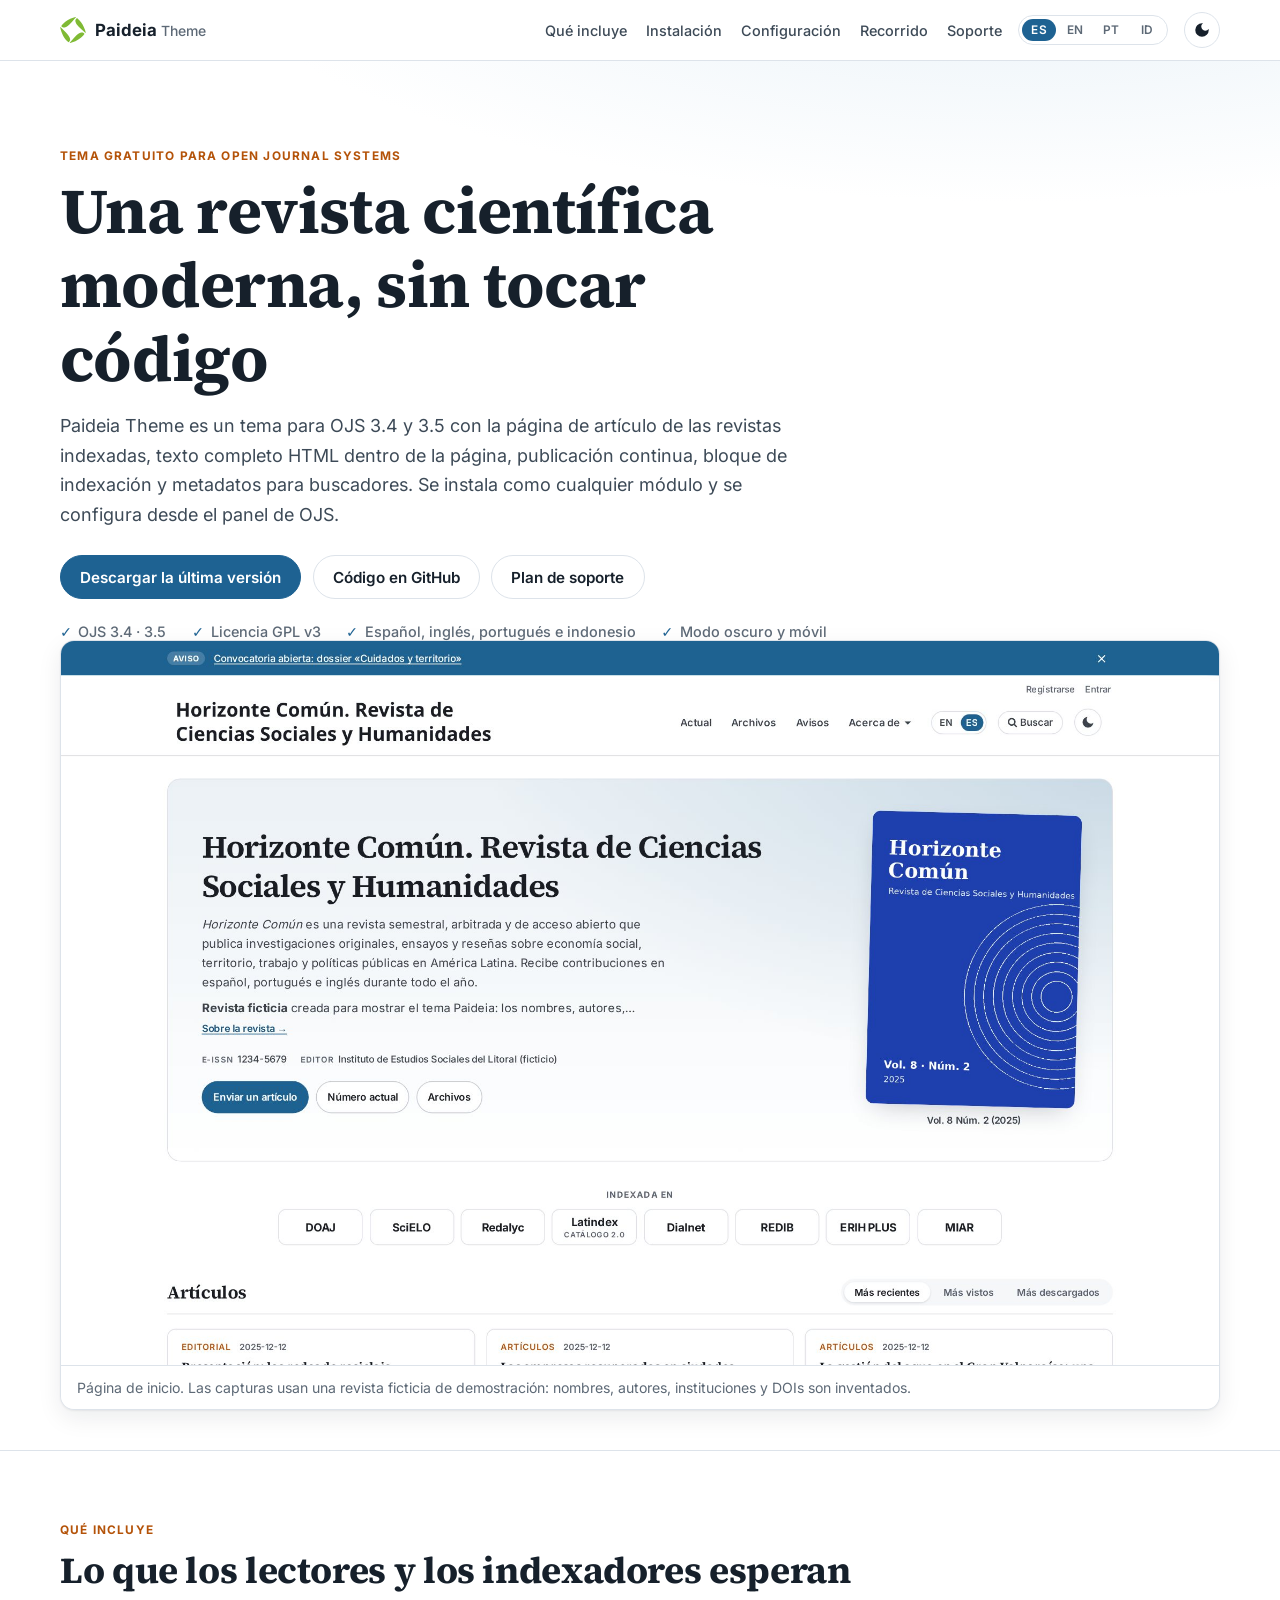
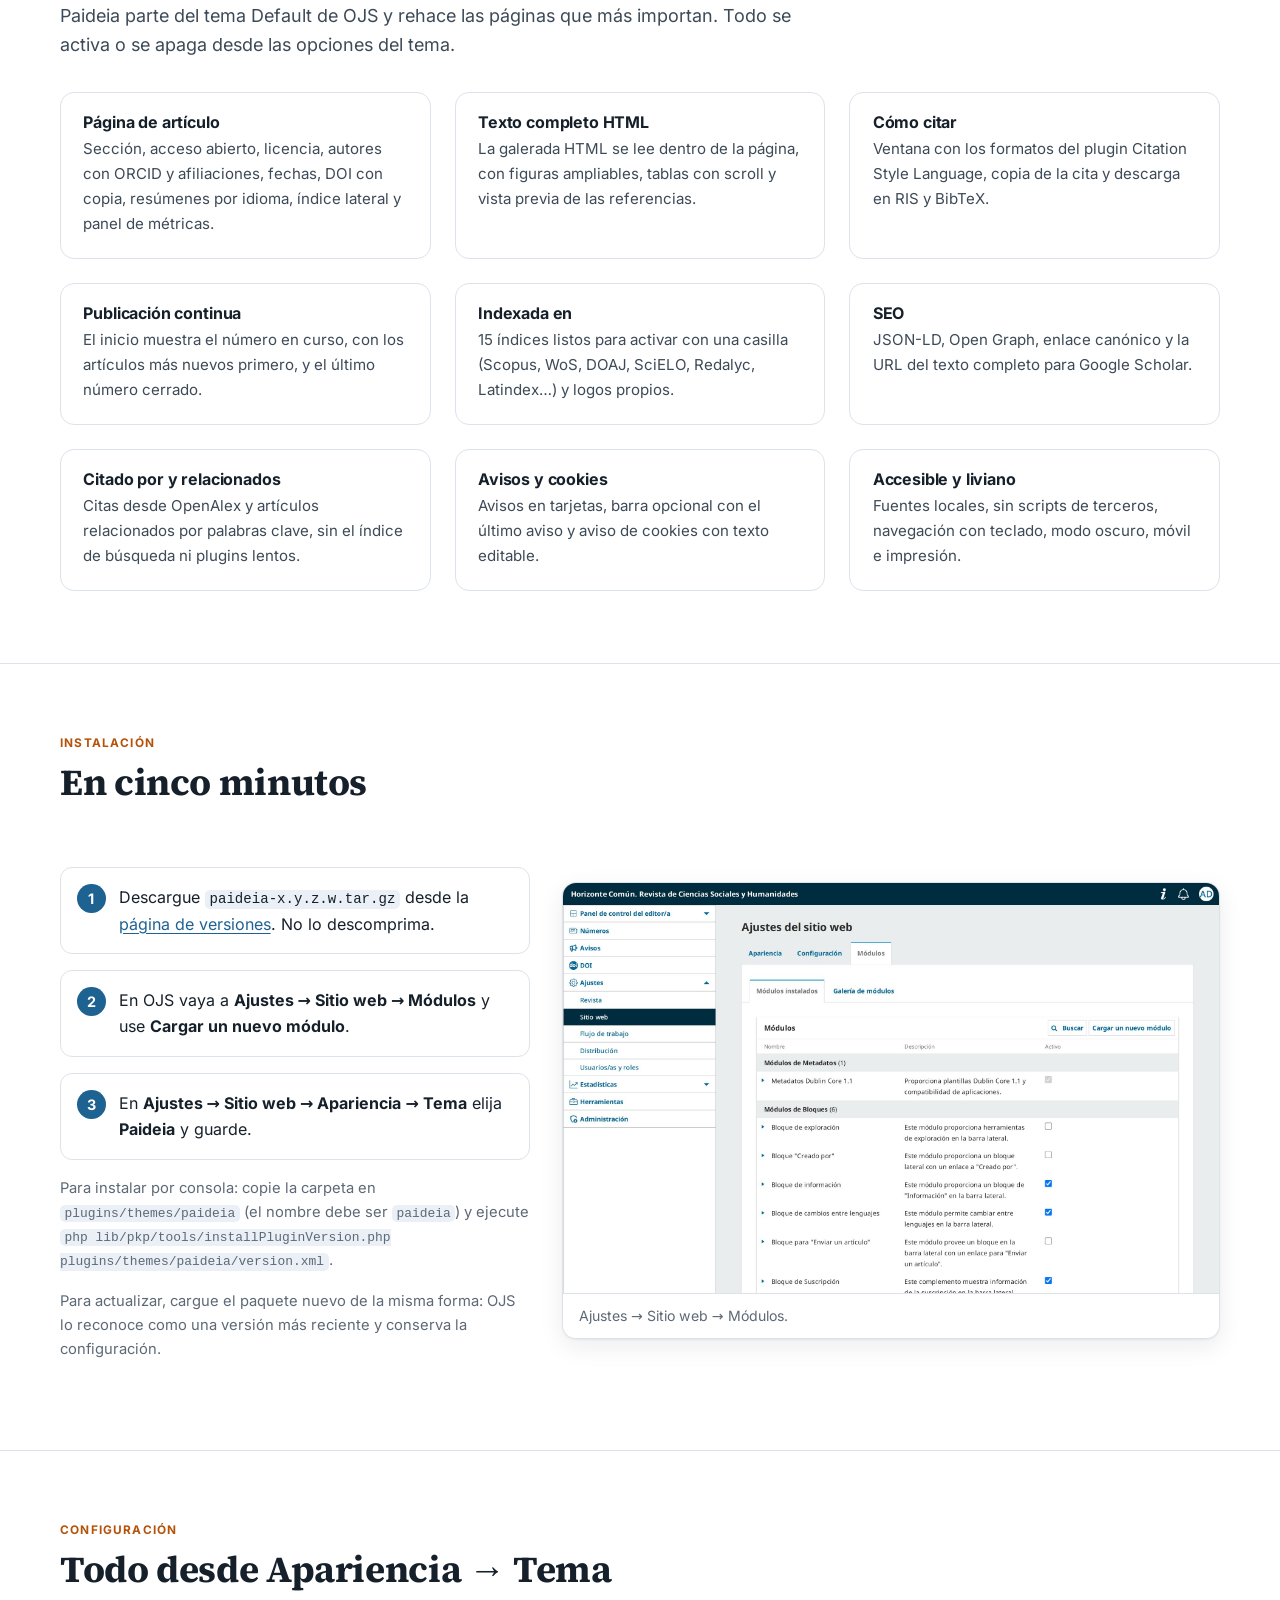
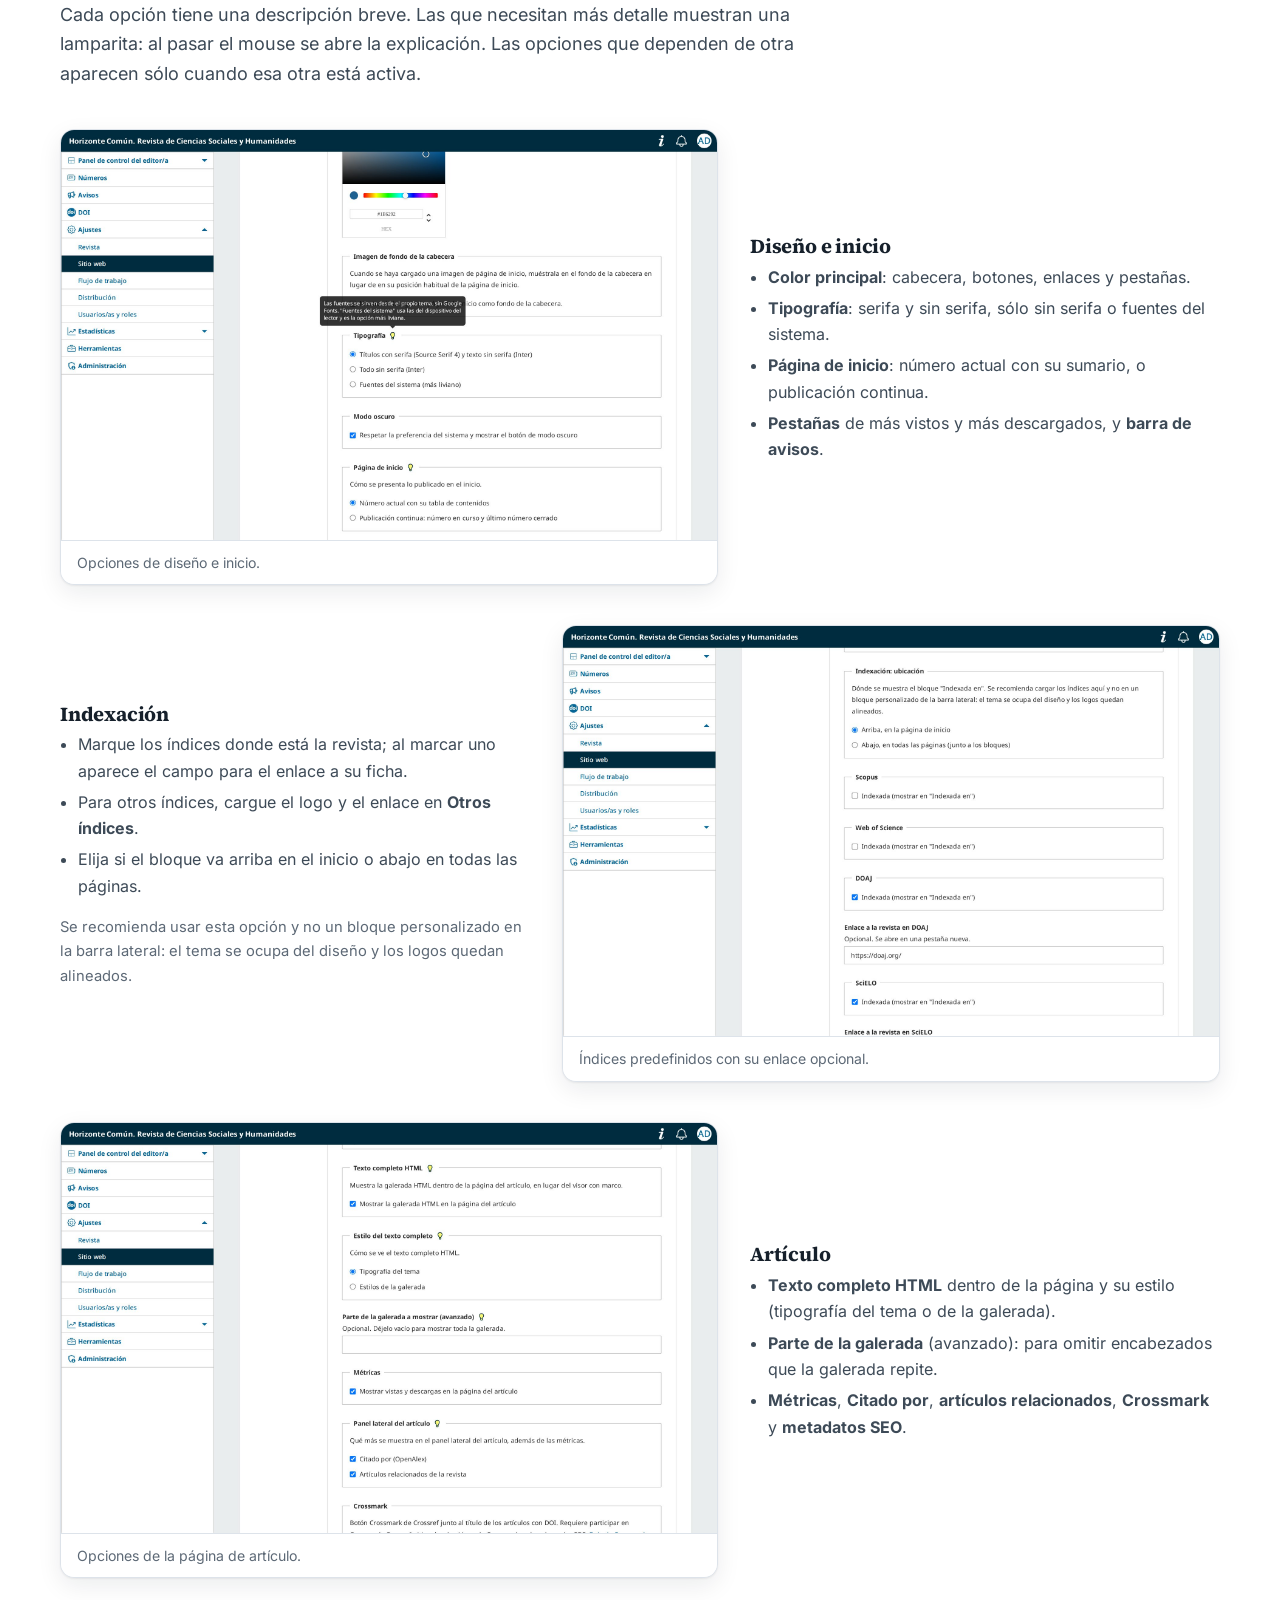
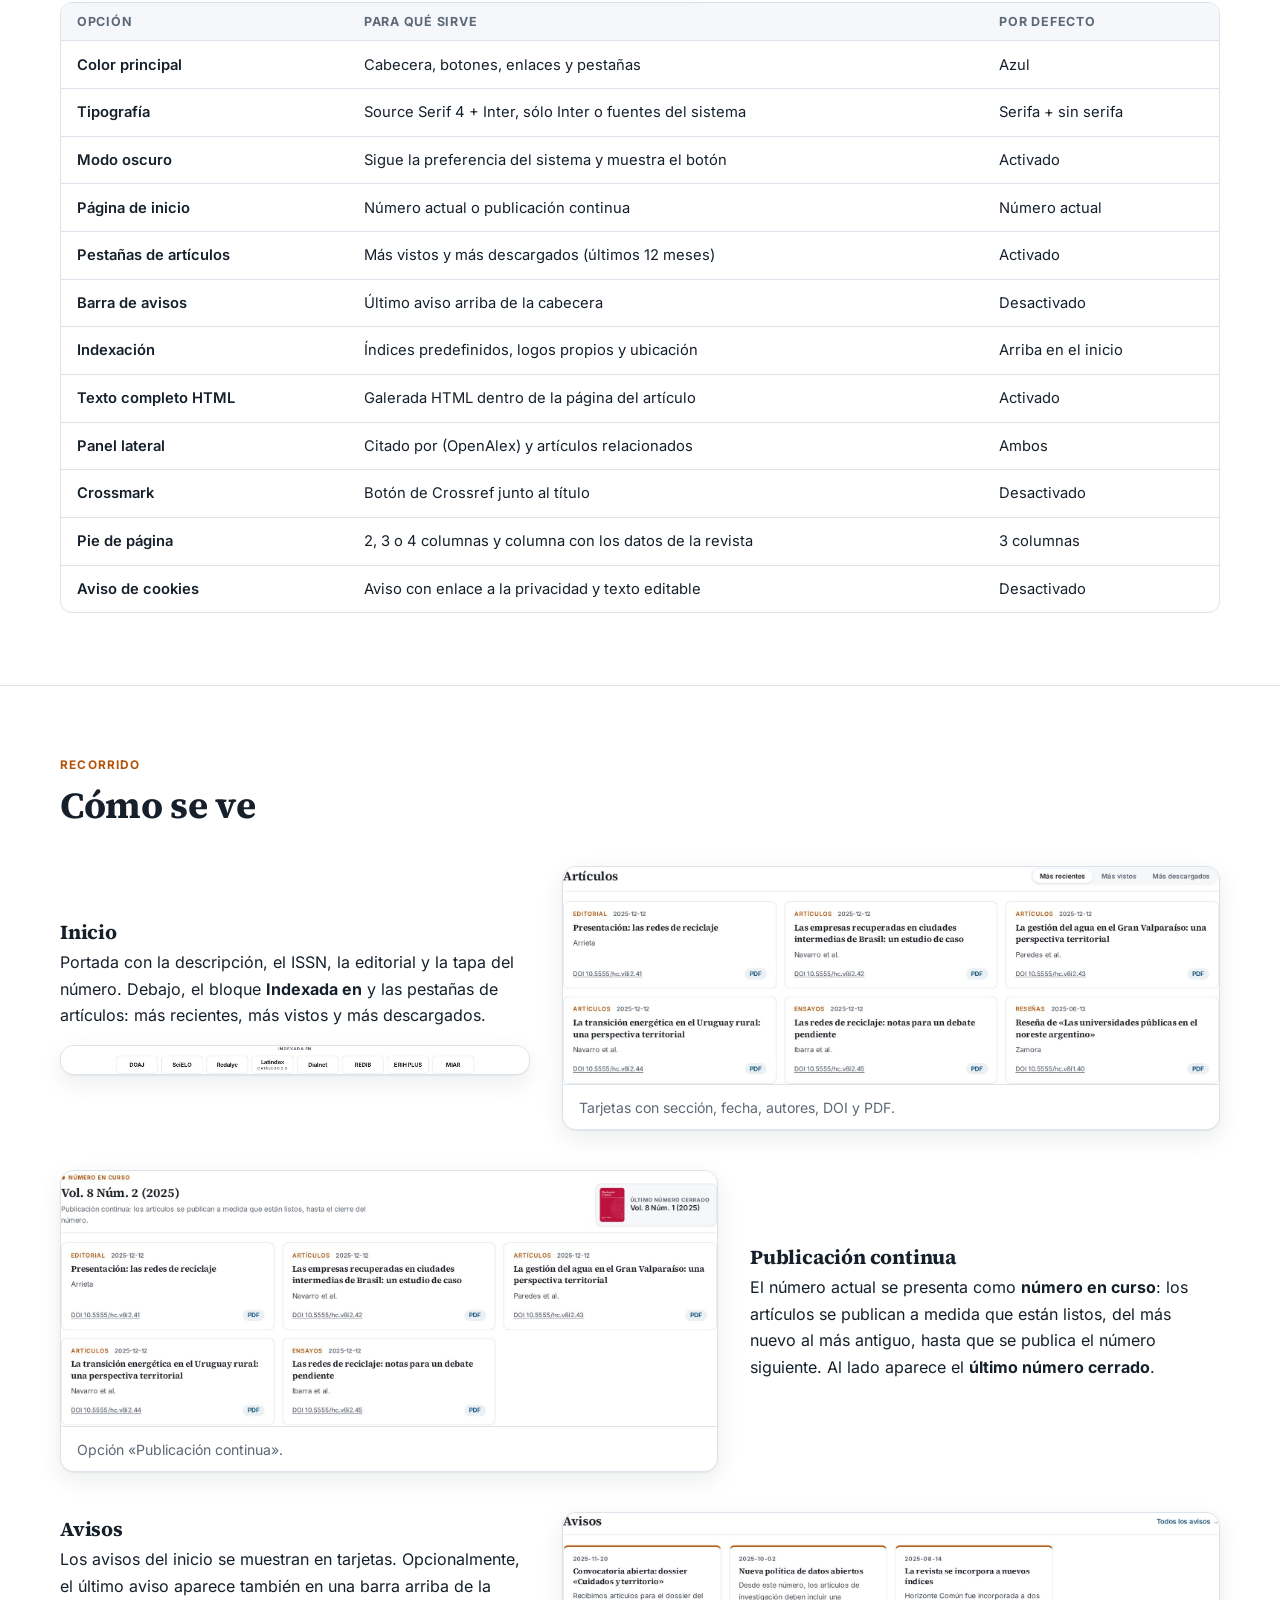
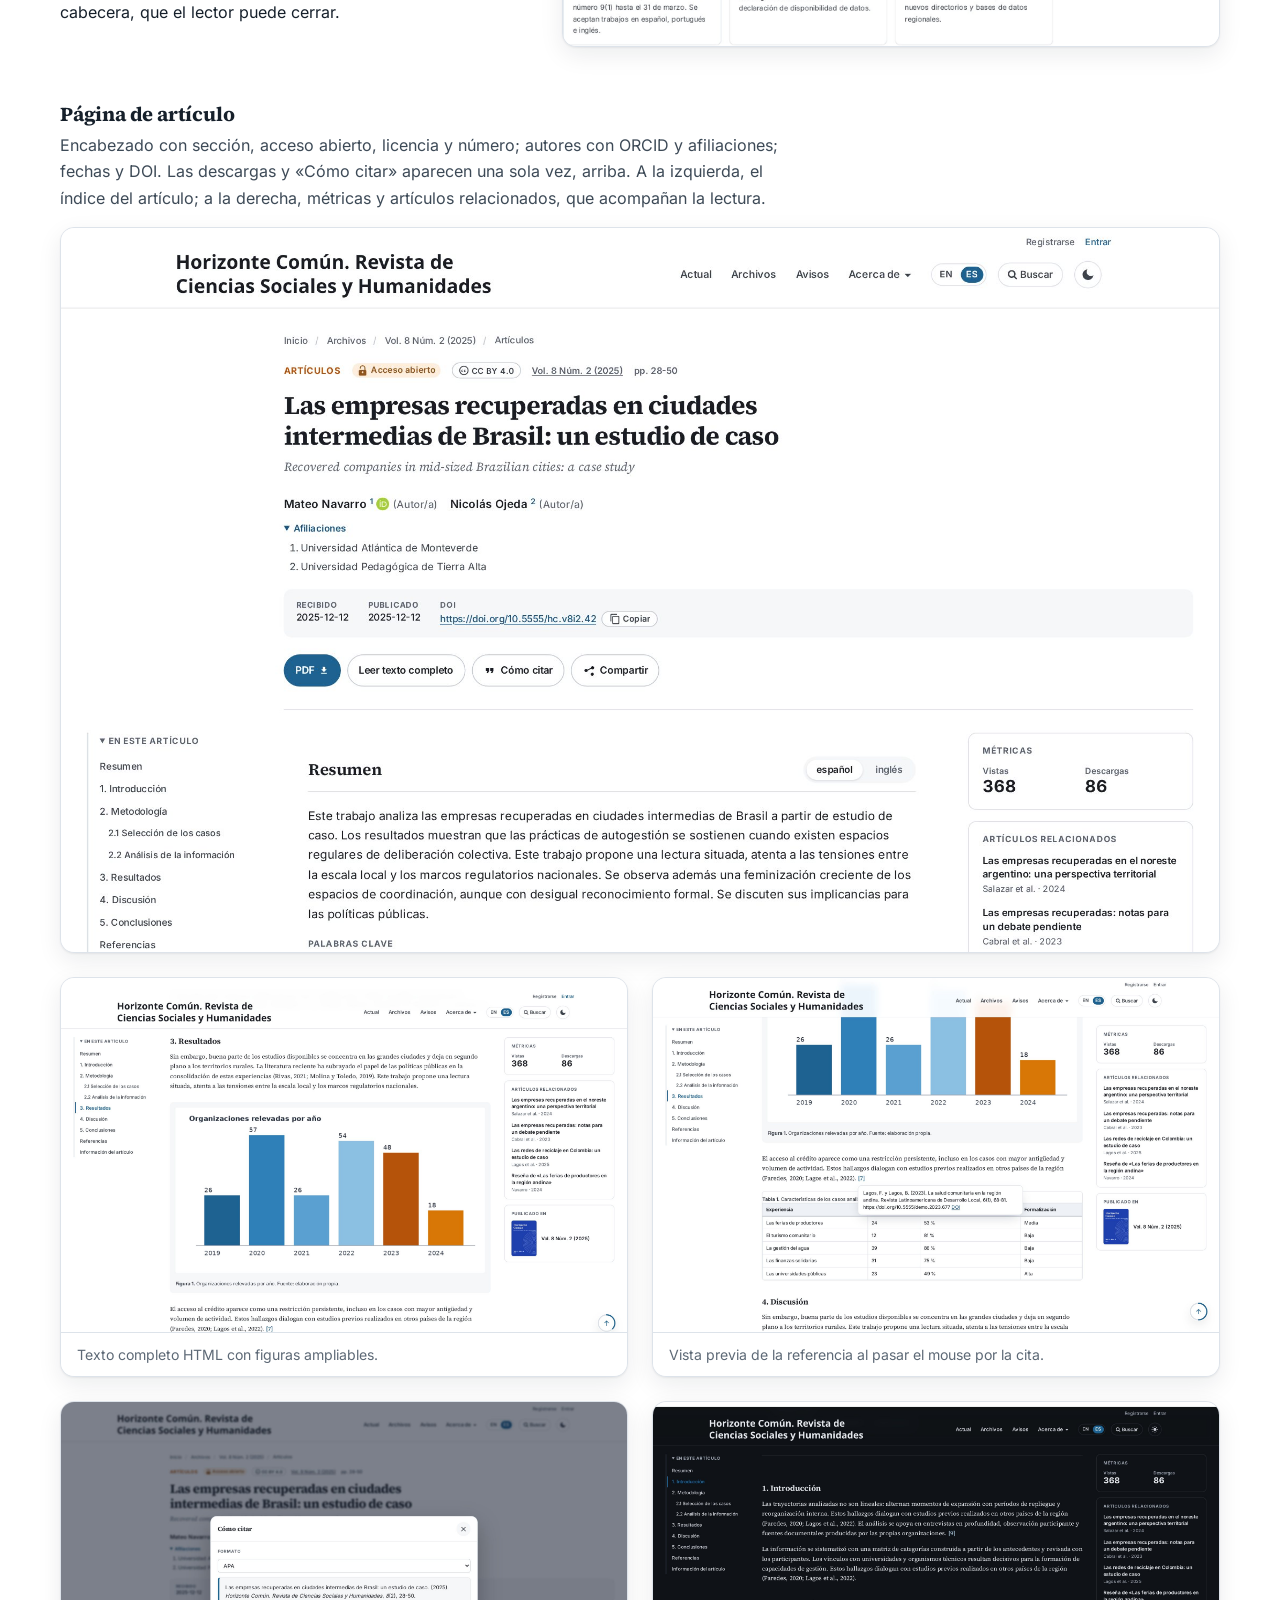
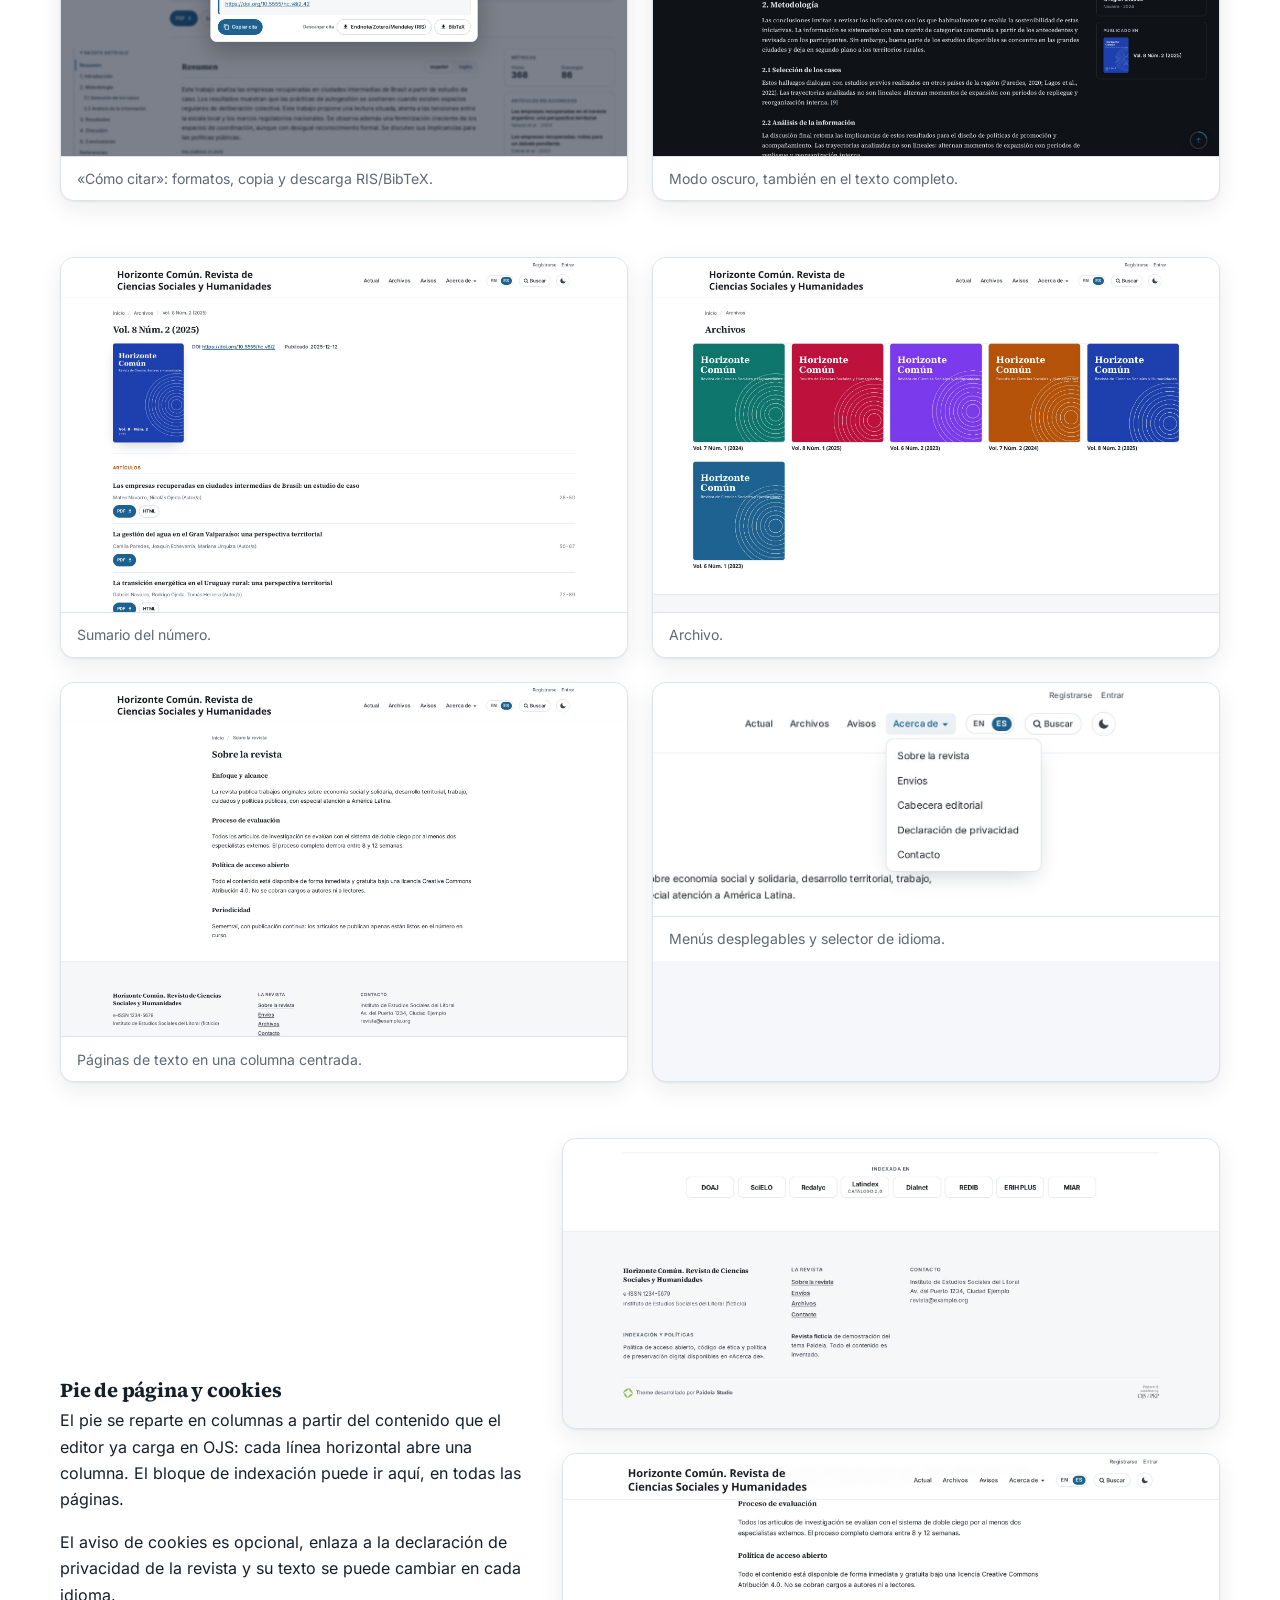
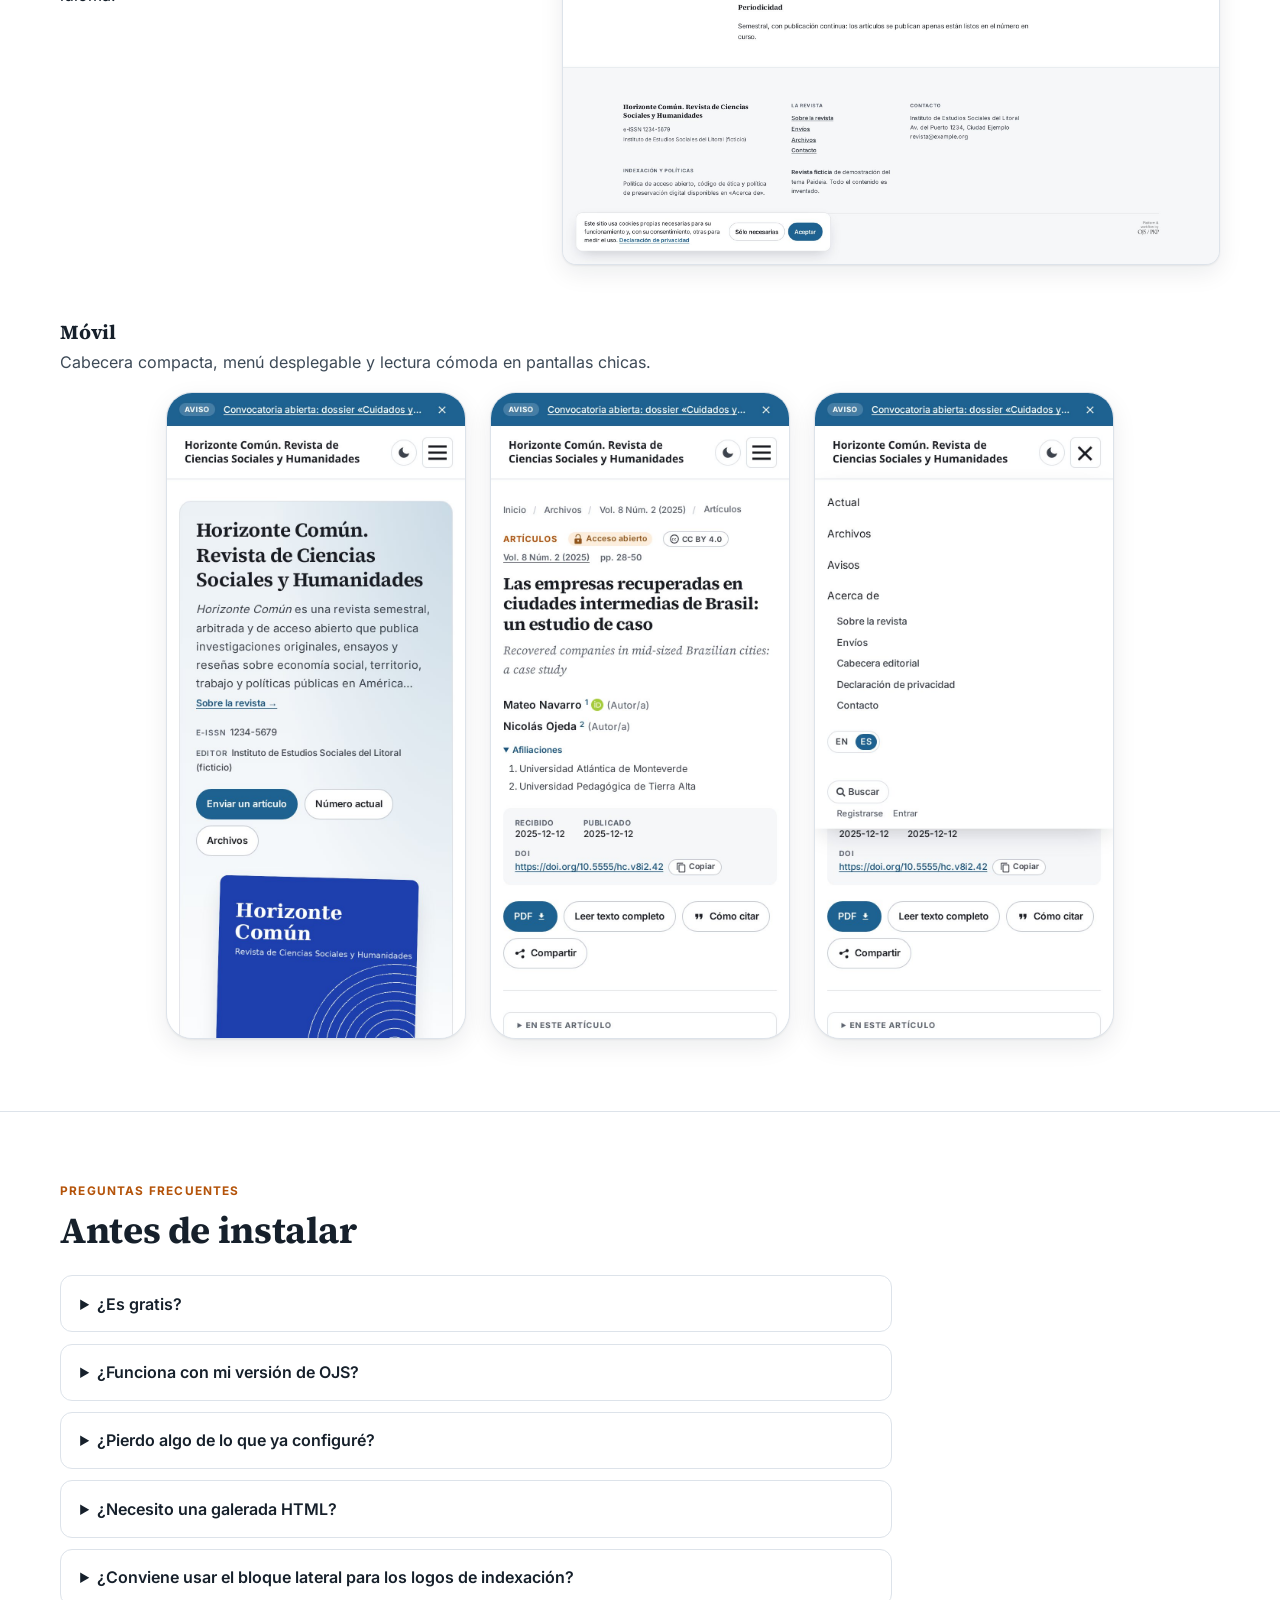
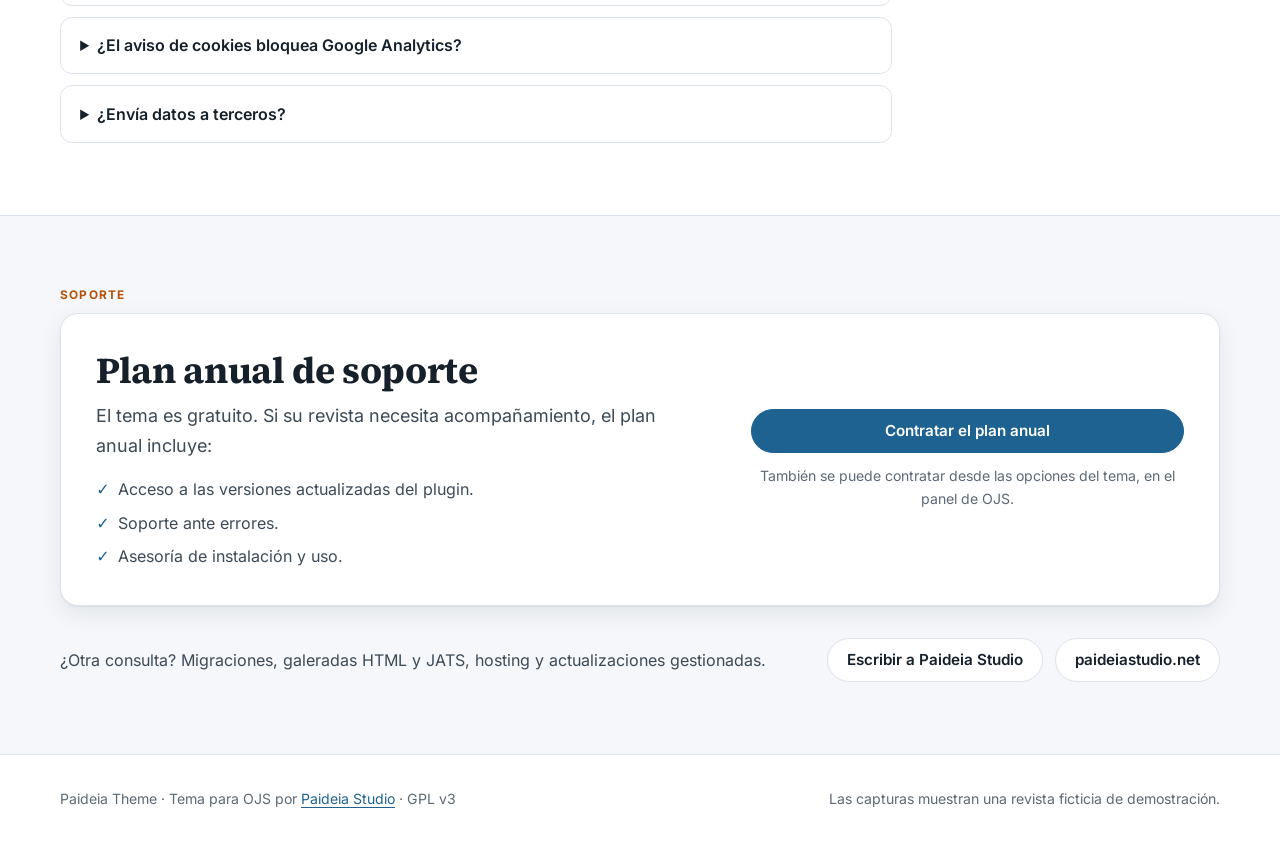
==== docs/index.html @ a8fdf117 "Paideia 1.0.1.0: soporte, enlace al repositorio y guía en 4 idiomas - Aviso del plan anual de soport" ====
<!doctype html>
<html lang="es">
<head>
<meta charset="utf-8">
<meta name="viewport" content="width=device-width, initial-scale=1">
<title>Paideia Theme · Tema para OJS</title>
<meta name="description" content="Paideia Theme es un tema gratuito para Open Journal Systems 3.4 y 3.5: página de artículo de revista indexada, texto completo HTML, publicación continua, indexación y SEO. Guía de instalación y configuración.">
<meta property="og:title" content="Paideia Theme · Tema para OJS">
<meta property="og:description" content="Tema gratuito para Open Journal Systems, por Paideia Studio. Guía con capturas.">
<meta property="og:image" content="img/home.jpg">
<link rel="canonical" href="https://paideiapublishingservices.github.io/paideiaTheme/">
<link rel="alternate" hreflang="es" href="https://paideiapublishingservices.github.io/paideiaTheme/">
<link rel="alternate" hreflang="en" href="https://paideiapublishingservices.github.io/paideiaTheme/en/">
<link rel="alternate" hreflang="pt-BR" href="https://paideiapublishingservices.github.io/paideiaTheme/pt/">
<link rel="alternate" hreflang="id" href="https://paideiapublishingservices.github.io/paideiaTheme/id/">
<link rel="alternate" hreflang="x-default" href="https://paideiapublishingservices.github.io/paideiaTheme/">
<link rel="stylesheet" href="assets/docs.css">
</head>
<body>

<header class="top">
	<div class="wrap">
		<a class="brand" href="./">
			<svg viewBox="0 0 98 100" aria-hidden="true"><path fill="#7FBA34" d="M58.7 0.2 60.0 0.2 60.2 0.9 44.6 18.9 34.3 29.7 28.6 34.5 22.5 38.5 16.5 40.6 11.6 40.6 7.3 38.9 4.1 35.9 3.6 35.0 3.8 34.3 8.2 28.8 13.2 23.8 19.4 18.7 27.9 12.9 38.5 7.1 49.2 2.8 58.7 0.2ZM63.4 4.5 64.5 4.3 66.4 5.7 74.3 13.2 79.9 20.1 85.2 28.1 90.5 38.1 95.3 50.1 97.4 57.7 97.9 61.0 97.2 61.6 94.9 59.3 77.1 43.4 70.1 36.4 64.3 29.6 61.6 25.5 58.8 19.4 58.0 15.8 58.0 13.7 58.6 11.1 59.9 8.3 63.4 4.5ZM0.2 38.5 0.7 38.4 21.9 59.3 29.3 67.8 32.7 72.6 36.5 79.7 37.9 85.6 37.7 88.4 37.2 90.5 35.0 94.2 31.9 97.0 30.5 96.6 24.0 90.5 19.6 85.3 15.5 79.4 11.4 72.6 7.9 65.5 4.4 57.0 1.2 46.6 -0.1 39.2 0.2 38.5ZM80.5 59.3 84.2 59.2 87.0 59.9 89.8 61.4 92.8 64.3 92.9 65.7 88.5 71.2 83.5 76.2 79.2 79.9 69.5 86.6 58.2 92.9 46.6 97.5 38.3 99.7 36.9 99.9 36.4 99.3 52.4 80.9 62.4 70.3 68.1 65.5 74.7 61.3 80.5 59.3Z"/></svg>
			<span>Paideia <small>Theme</small></span>
		</a>
		<nav aria-label="Secciones">
			<a href="#incluye">Qué incluye</a>
			<a href="#instalacion">Instalación</a>
			<a href="#configuracion">Configuración</a>
			<a href="#recorrido">Recorrido</a>
			<a href="#soporte">Soporte</a>
		</nav>
		<div class="lang" role="group" aria-label="Idioma">
			<a href="" hreflang="es" lang="es" title="Español" aria-current="page">ES</a>
			<a href="en/" hreflang="en" lang="en" title="English">EN</a>
			<a href="pt/" hreflang="pt-BR" lang="pt-BR" title="Português">PT</a>
			<a href="id/" hreflang="id" lang="id" title="Bahasa Indonesia">ID</a>
		</div>
		<button class="theme-btn" type="button" id="themeBtn" aria-label="Cambiar entre modo claro y oscuro">
			<svg width="18" height="18" viewBox="0 0 24 24" aria-hidden="true"><path fill="currentColor" d="M12 3a9 9 0 1 0 9 9c0-.46-.04-.92-.1-1.36a5.39 5.39 0 0 1-4.4 2.26 5.4 5.4 0 0 1-3.14-9.8c-.44-.06-.9-.1-1.36-.1z"/></svg>
		</button>
	</div>
</header>

<main>
<div class="hero">
	<div class="wrap">
		<p class="eyebrow">Tema gratuito para Open Journal Systems</p>
		<h1>Una revista científica moderna, sin tocar código</h1>
		<p class="lead">Paideia Theme es un tema para OJS 3.4 y 3.5 con la página de artículo de las revistas indexadas, texto completo HTML dentro de la página, publicación continua, bloque de indexación y metadatos para buscadores. Se instala como cualquier módulo y se configura desde el panel de OJS.</p>
		<div class="cta">
			<a class="btn btn--primary" href="https://github.com/PaideiaPublishingServices/paideiaTheme/releases/latest">Descargar la última versión</a>
			<a class="btn" href="https://github.com/PaideiaPublishingServices/paideiaTheme">Código en GitHub</a>
			<a class="btn" href="#soporte">Plan de soporte</a>
		</div>
		<ul class="facts">
			<li>OJS 3.4 · 3.5</li>
			<li>Licencia GPL v3</li>
			<li>Español, inglés, portugués e indonesio</li>
			<li>Modo oscuro y móvil</li>
		</ul>
		<figure class="shot hero-shot">
			<img src="img/home.jpg" alt="Página de inicio de una revista con el tema Paideia: portada con descripción, tapa del número y botones" width="2160" height="1350">
			<figcaption>Página de inicio. Las capturas usan una revista ficticia de demostración: nombres, autores, instituciones y DOIs son inventados.</figcaption>
		</figure>
	</div>
</div>

<section id="incluye">
	<div class="wrap">
		<p class="eyebrow">Qué incluye</p>
		<h2>Lo que los lectores y los indexadores esperan</h2>
		<p class="lead">Paideia parte del tema Default de OJS y rehace las páginas que más importan. Todo se activa o se apaga desde las opciones del tema.</p>
		<div class="grid grid-3" style="margin-top:2rem">
			<div class="card"><h3>Página de artículo</h3><p>Sección, acceso abierto, licencia, autores con ORCID y afiliaciones, fechas, DOI con copia, resúmenes por idioma, índice lateral y panel de métricas.</p></div>
			<div class="card"><h3>Texto completo HTML</h3><p>La galerada HTML se lee dentro de la página, con figuras ampliables, tablas con scroll y vista previa de las referencias.</p></div>
			<div class="card"><h3>Cómo citar</h3><p>Ventana con los formatos del plugin Citation Style Language, copia de la cita y descarga en RIS y BibTeX.</p></div>
			<div class="card"><h3>Publicación continua</h3><p>El inicio muestra el número en curso, con los artículos más nuevos primero, y el último número cerrado.</p></div>
			<div class="card"><h3>Indexada en</h3><p>15 índices listos para activar con una casilla (Scopus, WoS, DOAJ, SciELO, Redalyc, Latindex…) y logos propios.</p></div>
			<div class="card"><h3>SEO</h3><p>JSON-LD, Open Graph, enlace canónico y la URL del texto completo para Google Scholar.</p></div>
			<div class="card"><h3>Citado por y relacionados</h3><p>Citas desde OpenAlex y artículos relacionados por palabras clave, sin el índice de búsqueda ni plugins lentos.</p></div>
			<div class="card"><h3>Avisos y cookies</h3><p>Avisos en tarjetas, barra opcional con el último aviso y aviso de cookies con texto editable.</p></div>
			<div class="card"><h3>Accesible y liviano</h3><p>Fuentes locales, sin scripts de terceros, navegación con teclado, modo oscuro, móvil e impresión.</p></div>
		</div>
	</div>
</section>

<section id="instalacion">
	<div class="wrap">
		<p class="eyebrow">Instalación</p>
		<h2>En cinco minutos</h2>
		<div class="row">
			<div>
				<ol class="steps">
					<li>Descargue <code>paideia-x.y.z.w.tar.gz</code> desde la <a href="https://github.com/PaideiaPublishingServices/paideiaTheme/releases/latest">página de versiones</a>. No lo descomprima.</li>
					<li>En OJS vaya a <strong>Ajustes → Sitio web → Módulos</strong> y use <strong>Cargar un nuevo módulo</strong>.</li>
					<li>En <strong>Ajustes → Sitio web → Apariencia → Tema</strong> elija <strong>Paideia</strong> y guarde.</li>
				</ol>
				<p style="margin-top:1rem;color:var(--muted);font-size:.92rem">Para instalar por consola: copie la carpeta en <code>plugins/themes/paideia</code> (el nombre debe ser <code>paideia</code>) y ejecute <code>php lib/pkp/tools/installPluginVersion.php plugins/themes/paideia/version.xml</code>.</p>
				<p style="color:var(--muted);font-size:.92rem">Para actualizar, cargue el paquete nuevo de la misma forma: OJS lo reconoce como una versión más reciente y conserva la configuración.</p>
			</div>
			<figure class="shot"><img src="img/back-plugins.jpg" alt="Pestaña Módulos de los ajustes del sitio web de OJS" loading="lazy" width="2160" height="1350"><figcaption>Ajustes → Sitio web → Módulos.</figcaption></figure>
		</div>
	</div>
</section>

<section id="configuracion">
	<div class="wrap">
		<p class="eyebrow">Configuración</p>
		<h2>Todo desde Apariencia → Tema</h2>
		<p class="lead">Cada opción tiene una descripción breve. Las que necesitan más detalle muestran una lamparita: al pasar el mouse se abre la explicación. Las opciones que dependen de otra aparecen sólo cuando esa otra está activa.</p>

		<div class="row row--flip">
			<div>
				<h3>Diseño e inicio</h3>
				<ul class="clean">
					<li><strong>Color principal</strong>: cabecera, botones, enlaces y pestañas.</li>
					<li><strong>Tipografía</strong>: serifa y sin serifa, sólo sin serifa o fuentes del sistema.</li>
					<li><strong>Página de inicio</strong>: número actual con su sumario, o publicación continua.</li>
					<li><strong>Pestañas</strong> de más vistos y más descargados, y <strong>barra de avisos</strong>.</li>
				</ul>
			</div>
			<figure class="shot"><img src="img/back-home.jpg" alt="Opciones de tipografía, modo oscuro y página de inicio en el formulario del tema" loading="lazy" width="2160" height="1350"><figcaption>Opciones de diseño e inicio.</figcaption></figure>
		</div>

		<div class="row">
			<div>
				<h3>Indexación</h3>
				<ul class="clean">
					<li>Marque los índices donde está la revista; al marcar uno aparece el campo para el enlace a su ficha.</li>
					<li>Para otros índices, cargue el logo y el enlace en <strong>Otros índices</strong>.</li>
					<li>Elija si el bloque va arriba en el inicio o abajo en todas las páginas.</li>
				</ul>
				<p style="color:var(--muted);font-size:.92rem">Se recomienda usar esta opción y no un bloque personalizado en la barra lateral: el tema se ocupa del diseño y los logos quedan alineados.</p>
			</div>
			<figure class="shot"><img src="img/back-indexing.jpg" alt="Opciones de indexación: ubicación y lista de índices con casillas y enlaces" loading="lazy" width="2160" height="1350"><figcaption>Índices predefinidos con su enlace opcional.</figcaption></figure>
		</div>

		<div class="row row--flip">
			<div>
				<h3>Artículo</h3>
				<ul class="clean">
					<li><strong>Texto completo HTML</strong> dentro de la página y su estilo (tipografía del tema o de la galerada).</li>
					<li><strong>Parte de la galerada</strong> (avanzado): para omitir encabezados que la galerada repite.</li>
					<li><strong>Métricas</strong>, <strong>Citado por</strong>, <strong>artículos relacionados</strong>, <strong>Crossmark</strong> y <strong>metadatos SEO</strong>.</li>
				</ul>
			</div>
			<figure class="shot"><img src="img/back-article.jpg" alt="Opciones del artículo en el formulario del tema" loading="lazy" width="2160" height="1350"><figcaption>Opciones de la página de artículo.</figcaption></figure>
		</div>

		<div class="table-wrap">
			<table>
				<thead><tr><th>Opción</th><th>Para qué sirve</th><th>Por defecto</th></tr></thead>
				<tbody>
					<tr><td>Color principal</td><td>Cabecera, botones, enlaces y pestañas</td><td>Azul</td></tr>
					<tr><td>Tipografía</td><td>Source Serif 4 + Inter, sólo Inter o fuentes del sistema</td><td>Serifa + sin serifa</td></tr>
					<tr><td>Modo oscuro</td><td>Sigue la preferencia del sistema y muestra el botón</td><td>Activado</td></tr>
					<tr><td>Página de inicio</td><td>Número actual o publicación continua</td><td>Número actual</td></tr>
					<tr><td>Pestañas de artículos</td><td>Más vistos y más descargados (últimos 12 meses)</td><td>Activado</td></tr>
					<tr><td>Barra de avisos</td><td>Último aviso arriba de la cabecera</td><td>Desactivado</td></tr>
					<tr><td>Indexación</td><td>Índices predefinidos, logos propios y ubicación</td><td>Arriba en el inicio</td></tr>
					<tr><td>Texto completo HTML</td><td>Galerada HTML dentro de la página del artículo</td><td>Activado</td></tr>
					<tr><td>Panel lateral</td><td>Citado por (OpenAlex) y artículos relacionados</td><td>Ambos</td></tr>
					<tr><td>Crossmark</td><td>Botón de Crossref junto al título</td><td>Desactivado</td></tr>
					<tr><td>Pie de página</td><td>2, 3 o 4 columnas y columna con los datos de la revista</td><td>3 columnas</td></tr>
					<tr><td>Aviso de cookies</td><td>Aviso con enlace a la privacidad y texto editable</td><td>Desactivado</td></tr>
				</tbody>
			</table>
		</div>
	</div>
</section>

<section id="recorrido">
	<div class="wrap">
		<p class="eyebrow">Recorrido</p>
		<h2>Cómo se ve</h2>
		<p style="color:var(--muted);font-size:.92rem"></p>

		<div class="row">
			<div>
				<h3>Inicio</h3>
				<p>Portada con la descripción, el ISSN, la editorial y la tapa del número. Debajo, el bloque <strong>Indexada en</strong> y las pestañas de artículos: más recientes, más vistos y más descargados.</p>
				<figure class="shot" style="margin-top:1rem"><img src="img/home-indexing.jpg" alt="Bloque Indexada en con fichas de índices" loading="lazy" width="1764" height="107"></figure>
			</div>
			<figure class="shot"><img src="img/home-tabs.jpg" alt="Pestañas de artículos con tarjetas" loading="lazy" width="1764" height="585"><figcaption>Tarjetas con sección, fecha, autores, DOI y PDF.</figcaption></figure>
		</div>

		<div class="row row--flip">
			<div>
				<h3>Publicación continua</h3>
				<p>El número actual se presenta como <strong>número en curso</strong>: los artículos se publican a medida que están listos, del más nuevo al más antiguo, hasta que se publica el número siguiente. Al lado aparece el <strong>último número cerrado</strong>.</p>
			</div>
			<figure class="shot"><img src="img/home-continuous.jpg" alt="Número en curso con tarjetas de artículos y acceso al último número cerrado" loading="lazy" width="1764" height="687"><figcaption>Opción «Publicación continua».</figcaption></figure>
		</div>

		<div class="row">
			<div>
				<h3>Avisos</h3>
				<p>Los avisos del inicio se muestran en tarjetas. Opcionalmente, el último aviso aparece también en una barra arriba de la cabecera, que el lector puede cerrar.</p>
			</div>
			<figure class="shot"><img src="img/home-news.jpg" alt="Avisos en tarjetas" loading="lazy" width="1764" height="359"></figure>
		</div>

		<div style="margin-top:3.5rem">
			<h3>Página de artículo</h3>
			<p style="max-width:46rem;color:var(--soft)">Encabezado con sección, acceso abierto, licencia y número; autores con ORCID y afiliaciones; fechas y DOI. Las descargas y «Cómo citar» aparecen una sola vez, arriba. A la izquierda, el índice del artículo; a la derecha, métricas y artículos relacionados, que acompañan la lectura.</p>
			<figure class="shot" style="margin-top:1rem"><img src="img/article.jpg" alt="Página de artículo con encabezado, índice lateral, resumen y panel de métricas" loading="lazy" width="2160" height="1350"></figure>
		</div>

		<div class="grid grid-2" style="margin-top:1.5rem">
			<figure class="shot"><img src="img/article-figure.jpg" alt="Texto completo HTML con una figura dentro de la página del artículo" loading="lazy" width="2160" height="1350"><figcaption>Texto completo HTML con figuras ampliables.</figcaption></figure>
			<figure class="shot"><img src="img/article-cite-tip.jpg" alt="Vista previa de una referencia al pasar el mouse por una cita" loading="lazy" width="2160" height="1350"><figcaption>Vista previa de la referencia al pasar el mouse por la cita.</figcaption></figure>
			<figure class="shot"><img src="img/article-cite.jpg" alt="Ventana Cómo citar con selector de formato" loading="lazy" width="2160" height="1350"><figcaption>«Cómo citar»: formatos, copia y descarga RIS/BibTeX.</figcaption></figure>
			<figure class="shot"><img src="img/article-dark.jpg" alt="Página de artículo en modo oscuro" loading="lazy" width="2160" height="1350"><figcaption>Modo oscuro, también en el texto completo.</figcaption></figure>
		</div>

		<div class="grid grid-2" style="margin-top:3.5rem">
			<figure class="shot"><img src="img/issue.jpg" alt="Sumario de un número con tapa y artículos por sección" loading="lazy" width="2160" height="1350"><figcaption>Sumario del número.</figcaption></figure>
			<figure class="shot"><img src="img/archive.jpg" alt="Archivo de números con tapas" loading="lazy" width="2160" height="1350"><figcaption>Archivo.</figcaption></figure>
			<figure class="shot"><img src="img/about.jpg" alt="Página Acerca de la revista con una columna de lectura centrada" loading="lazy" width="2160" height="1350"><figcaption>Páginas de texto en una columna centrada.</figcaption></figure>
			<figure class="shot"><img src="img/nav.jpg" alt="Menú desplegable del menú principal" loading="lazy" width="1200" height="495"><figcaption>Menús desplegables y selector de idioma.</figcaption></figure>
		</div>

		<div class="row" style="margin-top:3.5rem">
			<div>
				<h3>Pie de página y cookies</h3>
				<p>El pie se reparte en columnas a partir del contenido que el editor ya carga en OJS: cada línea horizontal abre una columna. El bloque de indexación puede ir aquí, en todas las páginas.</p>
				<p>El aviso de cookies es opcional, enlaza a la declaración de privacidad de la revista y su texto se puede cambiar en cada idioma.</p>
			</div>
			<div class="grid">
				<figure class="shot"><img src="img/footer.jpg" alt="Bloque de indexación abajo y pie de página en columnas" loading="lazy" width="2160" height="951"></figure>
				<figure class="shot"><img src="img/cookies.jpg" alt="Aviso de cookies abajo a la izquierda" loading="lazy" width="2160" height="1350"></figure>
			</div>
		</div>

		<div style="margin-top:3.5rem">
			<h3>Móvil</h3>
			<p style="color:var(--soft)">Cabecera compacta, menú desplegable y lectura cómoda en pantallas chicas.</p>
			<div class="phones" style="margin-top:1rem">
				<figure class="shot shot--phone"><img src="img/mobile-home.jpg" alt="Inicio en un teléfono" loading="lazy" width="780" height="1688"></figure>
				<figure class="shot shot--phone"><img src="img/mobile-article.jpg" alt="Artículo en un teléfono" loading="lazy" width="780" height="1688"></figure>
				<figure class="shot shot--phone"><img src="img/mobile-menu.jpg" alt="Menú abierto en un teléfono" loading="lazy" width="780" height="1688"></figure>
			</div>
		</div>
	</div>
</section>

<section id="preguntas">
	<div class="wrap">
		<p class="eyebrow">Preguntas frecuentes</p>
		<h2>Antes de instalar</h2>
		<div style="margin-top:1.5rem;max-width:52rem">
			<details><summary>¿Es gratis?</summary><p>Sí. El tema es software libre (GPL v3). Lo único que pide la licencia es mantener visible el crédito «Theme desarrollado por Paideia Studio» en el pie de página. Si se oculta, el tema se desactiva en el navegador. El plan anual de soporte es opcional.</p></details>
			<details><summary>¿Funciona con mi versión de OJS?</summary><p>Con OJS 3.4 y 3.5. Requiere PHP 8.0 o superior (8.2 en OJS 3.5). No funciona con OJS 3.3.</p></details>
			<details><summary>¿Pierdo algo de lo que ya configuré?</summary><p>No. El tema usa el pie de página, los menús, los bloques y los avisos que ya cargó en OJS. Si vuelve al tema Default, todo sigue en su lugar.</p></details>
			<details><summary>¿Necesito una galerada HTML?</summary><p>No. Sin galerada HTML la página de artículo muestra el resumen, las referencias y el botón de PDF. Con galerada HTML, el texto completo se lee dentro de la página.</p></details>
			<details><summary>¿Conviene usar el bloque lateral para los logos de indexación?</summary><p>Mejor no: cargue los índices en las opciones del tema. Los bloques laterales necesitan HTML y estilos propios; el bloque «Indexada en» del tema se ve prolijo sin tocar código.</p></details>
			<details><summary>¿El aviso de cookies bloquea Google Analytics?</summary><p>No bloquea scripts por sí mismo. Guarda la elección del lector y avisa con el evento <code>pdt:cookies</code>, para que la analítica u otros servicios esperen el consentimiento.</p></details>
			<details><summary>¿Envía datos a terceros?</summary><p>Las fuentes son locales y no hay scripts de terceros. Sólo si se activan: «Citado por» consulta OpenAlex desde el servidor (envía únicamente el DOI) y Crossmark carga el script de Crossref.</p></details>
		</div>
	</div>
</section>

<section id="soporte" class="contact">
	<div class="wrap">
		<p class="eyebrow">Soporte</p>
		<div class="plan">
			<div>
				<h2>Plan anual de soporte</h2>
				<p class="lead" style="margin:0">El tema es gratuito. Si su revista necesita acompañamiento, el plan anual incluye:</p>
				<ul>
					<li>Acceso a las versiones actualizadas del plugin.</li>
					<li>Soporte ante errores.</li>
					<li>Asesoría de instalación y uso.</li>
				</ul>
			</div>
			<div class="actions">
				<a class="btn btn--primary" href="https://shop.paideiahosting.net/shop/paideia-theme-annual-support-210" target="_blank" rel="noopener">Contratar el plan anual</a>
				<p class="note">También se puede contratar desde las opciones del tema, en el panel de OJS.</p>
			</div>
		</div>
		<div class="more">
			<p style="margin:0">¿Otra consulta? Migraciones, galeradas HTML y JATS, hosting y actualizaciones gestionadas.</p>
			<div style="display:flex;flex-wrap:wrap;gap:.7rem">
				<button class="btn" type="button" id="mailBtn" data-u="contact" data-d="paideiastudio.net" data-s="Consulta sobre Paideia Theme para OJS">Escribir a Paideia Studio</button>
				<a class="btn" href="https://paideiastudio.net/">paideiastudio.net</a>
			</div>
		</div>
	</div>
</section>
</main>

<footer>
	<div class="wrap">
		<span>Paideia Theme · Tema para OJS por <a href="https://paideiastudio.net/">Paideia Studio</a> · GPL v3</span>
		<span>Las capturas muestran una revista ficticia de demostración.</span>
	</div>
</footer>

<dialog class="zoom" id="zoom"><img alt=""></dialog>
<script src="assets/docs.js"></script>
</body>
</html>
---- docs/assets/docs.css ----
@font-face { font-family: "Inter"; src: url("../fonts/inter-latin-wght-normal.woff2") format("woff2"); font-weight: 100 900; font-display: swap; }
@font-face { font-family: "Source Serif 4"; src: url("../fonts/source-serif-4-latin-wght-normal.woff2") format("woff2"); font-weight: 200 900; font-display: swap; }
:root {
	--bg: #ffffff; --surface: #f5f7fa; --surface-2: #eaf0f6; --text: #16202b; --soft: #3d4a57; --muted: #5d6976;
	--border: #dde3ea; --primary: #1e6292; --primary-ink: #ffffff; --primary-soft: #e6f0f7; --accent: #b45309;
	--shadow: 0 1px 2px rgb(16 24 40 / .06), 0 8px 24px rgb(16 24 40 / .08);
	--sans: "Inter", system-ui, -apple-system, "Segoe UI", sans-serif; --serif: "Source Serif 4", Georgia, serif;
	color-scheme: light;
}
@media (prefers-color-scheme: dark) {
	:root:not([data-theme="light"]) {
		--bg: #0f1318; --surface: #161b22; --surface-2: #1c232c; --text: #e8edf2; --soft: #c3ccd5; --muted: #95a1ad;
		--border: #2a333d; --primary: #6db3e4; --primary-ink: #0b1620; --primary-soft: #16283a; --accent: #f59e0b;
		--shadow: 0 1px 2px rgb(0 0 0 / .4), 0 8px 24px rgb(0 0 0 / .35); color-scheme: dark;
	}
}
:root[data-theme="dark"] {
	--bg: #0f1318; --surface: #161b22; --surface-2: #1c232c; --text: #e8edf2; --soft: #c3ccd5; --muted: #95a1ad;
	--border: #2a333d; --primary: #6db3e4; --primary-ink: #0b1620; --primary-soft: #16283a; --accent: #f59e0b;
	--shadow: 0 1px 2px rgb(0 0 0 / .4), 0 8px 24px rgb(0 0 0 / .35); color-scheme: dark;
}
* { box-sizing: border-box; }
html { scroll-behavior: smooth; scroll-padding-top: 76px; }
@media (prefers-reduced-motion: reduce) { html { scroll-behavior: auto; } }
body { margin: 0; background: var(--bg); color: var(--text); font: 400 1rem/1.65 var(--sans); -webkit-font-smoothing: antialiased; }
img { max-width: 100%; height: auto; display: block; }
a { color: var(--primary); text-underline-offset: .18em; }
h1, h2, h3 { font-family: var(--serif); line-height: 1.15; letter-spacing: -.01em; margin: 0; }
h2 { font-size: clamp(1.7rem, 3vw, 2.3rem); margin-bottom: .6rem; }
h3 { font-size: 1.25rem; margin-bottom: .35rem; }
p { margin: 0 0 1rem; }
code { font: 500 .88em/1.4 ui-monospace, SFMono-Regular, Menlo, monospace; background: var(--surface-2); padding: .1em .35em; border-radius: 5px; }
.wrap { width: min(1160px, 100% - 32px); margin-inline: auto; }
.eyebrow { font: 700 .74rem/1.2 var(--sans); text-transform: uppercase; letter-spacing: .1em; color: var(--accent); margin-bottom: .7rem; }
.lead { font-size: 1.12rem; color: var(--soft); max-width: 46rem; }

/* Barra superior */
.top { position: sticky; top: 0; z-index: 20; background: color-mix(in srgb, var(--bg) 88%, transparent); backdrop-filter: blur(10px); border-bottom: 1px solid var(--border); }
.top .wrap { display: flex; align-items: center; gap: 1rem; min-height: 60px; }
.brand { display: flex; align-items: center; gap: .55rem; white-space: nowrap; font: 700 1.05rem var(--sans); color: var(--text); text-decoration: none; margin-right: auto; }
.brand svg { width: 26px; height: 26px; }
.top nav { display: flex; gap: 1.2rem; }
.top nav a { color: var(--soft); text-decoration: none; font: 500 .9rem var(--sans); }
.top nav a:hover { color: var(--primary); }
.theme-btn { width: 36px; height: 36px; border-radius: 50%; border: 1px solid var(--border); background: var(--bg); color: var(--text); cursor: pointer; display: grid; place-items: center; }
@media (max-width: 860px) { .top nav { display: none; } }

/* Botones */
.btn { display: inline-flex; align-items: center; gap: .5rem; min-height: 44px; padding: .6rem 1.2rem; border-radius: 999px; border: 1px solid var(--border); background: var(--bg); color: var(--text); font: 600 .95rem var(--sans); text-decoration: none; cursor: pointer; }
.btn:hover { border-color: var(--primary); color: var(--primary); }
.btn--primary { background: var(--primary); border-color: var(--primary); color: var(--primary-ink); }
.btn--primary:hover { color: var(--primary-ink); filter: brightness(1.08); }

/* Portada */
.hero { padding: clamp(3rem, 7vw, 5.5rem) 0 2.5rem; background: radial-gradient(1200px 400px at 80% -10%, var(--primary-soft), transparent 70%); }
.hero h1 { font-size: clamp(2.3rem, 5.5vw, 4rem); max-width: 22ch; margin-bottom: 1rem; }
.hero .cta { display: flex; flex-wrap: wrap; gap: .7rem; margin: 1.6rem 0 0; }
.hero-shot { margin-top: 2.8rem; }
.facts { display: flex; flex-wrap: wrap; gap: .5rem 1.6rem; list-style: none; padding: 0; margin: 1.5rem 0 0; color: var(--muted); font: 500 .9rem var(--sans); }
.facts li::before { content: "✓"; color: var(--primary); font-weight: 700; margin-right: .4rem; }

/* Capturas */
.shot { margin: 0; border: 1px solid var(--border); border-radius: 14px; overflow: hidden; background: var(--surface); box-shadow: var(--shadow); }
.shot img { width: 100%; cursor: zoom-in; }
.shot figcaption { padding: .7rem 1rem; font: 400 .88rem/1.5 var(--sans); color: var(--muted); border-top: 1px solid var(--border); background: var(--bg); }
.shot--phone { max-width: 300px; border-radius: 26px; }

/* Secciones */
section { padding: clamp(3rem, 6vw, 4.5rem) 0; border-top: 1px solid var(--border); }
.grid { display: grid; gap: 1.5rem; }
.grid-2 { grid-template-columns: repeat(auto-fit, minmax(min(100%, 440px), 1fr)); }
.grid-3 { grid-template-columns: repeat(auto-fit, minmax(min(100%, 320px), 1fr)); }
.phones { display: flex; flex-wrap: wrap; gap: 1.5rem; justify-content: center; }
.row { display: grid; gap: 2rem; align-items: center; grid-template-columns: minmax(0, 5fr) minmax(0, 7fr); margin-top: 2.5rem; }
.row--flip { grid-template-columns: minmax(0, 7fr) minmax(0, 5fr); }
.row--flip > :first-child { order: 2; }
@media (max-width: 900px) { .row, .row--flip { grid-template-columns: 1fr; } .row--flip > :first-child { order: 0; } }
.card { border: 1px solid var(--border); border-radius: 14px; padding: 1.3rem 1.4rem; background: var(--bg); }
.card h3 { font-family: var(--sans); font-size: 1rem; font-weight: 700; }
.card p { color: var(--soft); font-size: .94rem; margin: 0; }
ul.clean { padding-left: 1.1rem; margin: 0 0 1rem; color: var(--soft); }
ul.clean li { margin: .3rem 0; }

/* Pasos */
.steps { counter-reset: step; list-style: none; padding: 0; margin: 1.5rem 0 0; display: grid; gap: 1rem; }
.steps li { counter-increment: step; position: relative; padding: 1rem 1.2rem 1rem 3.6rem; border: 1px solid var(--border); border-radius: 12px; background: var(--bg); }
.steps li::before { content: counter(step); position: absolute; left: 1rem; top: 1rem; width: 1.8rem; height: 1.8rem; border-radius: 50%; display: grid; place-items: center; background: var(--primary); color: var(--primary-ink); font: 700 .9rem var(--sans); }

/* Tabla de opciones */
.table-wrap { overflow-x: auto; border: 1px solid var(--border); border-radius: 12px; margin-top: 1.5rem; }
table { border-collapse: collapse; width: 100%; font-size: .92rem; min-width: 560px; }
th, td { text-align: left; padding: .7rem 1rem; border-bottom: 1px solid var(--border); vertical-align: top; }
th { background: var(--surface); font: 700 .78rem var(--sans); text-transform: uppercase; letter-spacing: .06em; color: var(--muted); }
tr:last-child td { border-bottom: 0; }
td:first-child { font-weight: 600; white-space: nowrap; }

/* Preguntas */
details { border: 1px solid var(--border); border-radius: 12px; padding: .9rem 1.2rem; background: var(--bg); }
details + details { margin-top: .7rem; }
summary { cursor: pointer; font-weight: 600; }
details p { margin: .7rem 0 0; color: var(--soft); }

/* Contacto y pie */
.contact { background: var(--surface); }
.contact .box { display: flex; flex-wrap: wrap; gap: 1.5rem 3rem; align-items: center; justify-content: space-between; }
footer { padding: 2rem 0 3rem; color: var(--muted); font-size: .88rem; border-top: 1px solid var(--border); }
footer .wrap { display: flex; flex-wrap: wrap; gap: .5rem 2rem; justify-content: space-between; }

/* Ampliar capturas */
dialog.zoom { padding: 0; border: 0; background: transparent; max-width: 96vw; max-height: 94vh; }
dialog.zoom::backdrop { background: rgb(0 0 0 / .78); }
dialog.zoom img { max-width: 96vw; max-height: 94vh; border-radius: 10px; cursor: zoom-out; }

/* Selector de idioma */
.lang { display: flex; gap: .15rem; padding: 3px; border: 1px solid var(--border); border-radius: 999px; }
.lang a { min-width: 2.1rem; padding: .2rem .45rem; border-radius: 999px; text-align: center; font: 600 .74rem/1.4 var(--sans); letter-spacing: .04em; color: var(--muted); text-decoration: none; }
.lang a:hover { color: var(--primary); }
.lang a[aria-current="page"] { background: var(--primary); color: var(--primary-ink); }
.brand small { font-weight: 500; color: var(--muted); }

/* Plan de soporte */
.plan { display: grid; gap: 1.5rem 3rem; grid-template-columns: minmax(0, 7fr) minmax(0, 5fr); align-items: center; padding: clamp(1.4rem, 3vw, 2.2rem); border: 1px solid var(--border); border-radius: 18px; background: var(--bg); box-shadow: var(--shadow); }
@media (max-width: 860px) { .plan { grid-template-columns: 1fr; } }
.plan ul { list-style: none; padding: 0; margin: 1rem 0 0; display: grid; gap: .45rem; color: var(--soft); }
.plan li::before { content: "✓"; color: var(--primary); font-weight: 700; margin-right: .5rem; }
.plan .actions { display: flex; flex-direction: column; gap: .7rem; align-items: stretch; }
.plan .actions .btn { justify-content: center; }
.plan .note { font-size: .88rem; color: var(--muted); margin: 0; text-align: center; }
.contact .more { margin-top: 2rem; display: flex; flex-wrap: wrap; gap: .5rem 1.5rem; align-items: center; justify-content: space-between; color: var(--soft); }
p:empty { display: none; }
@media (max-width: 420px) { .brand { font-size: .95rem; gap: .4rem; } .lang a { min-width: 1.8rem; padding: .2rem .3rem; } }
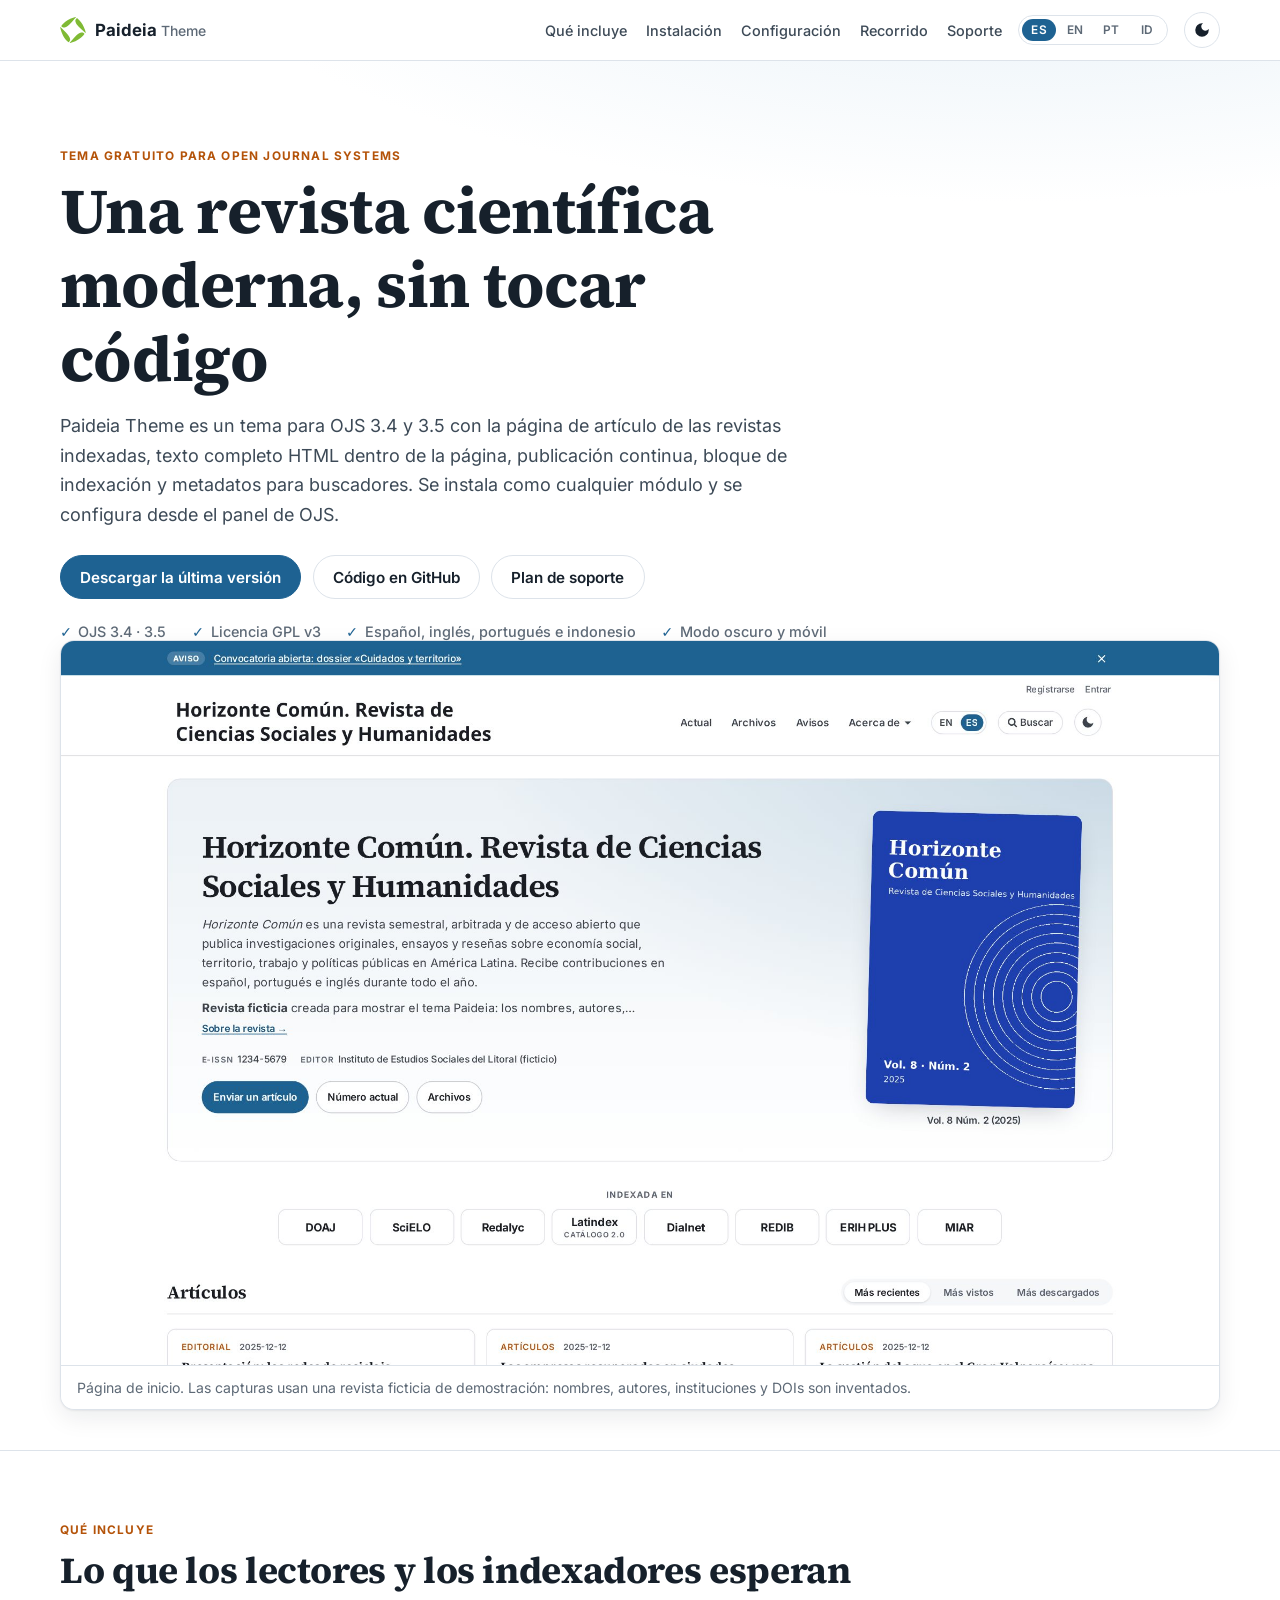
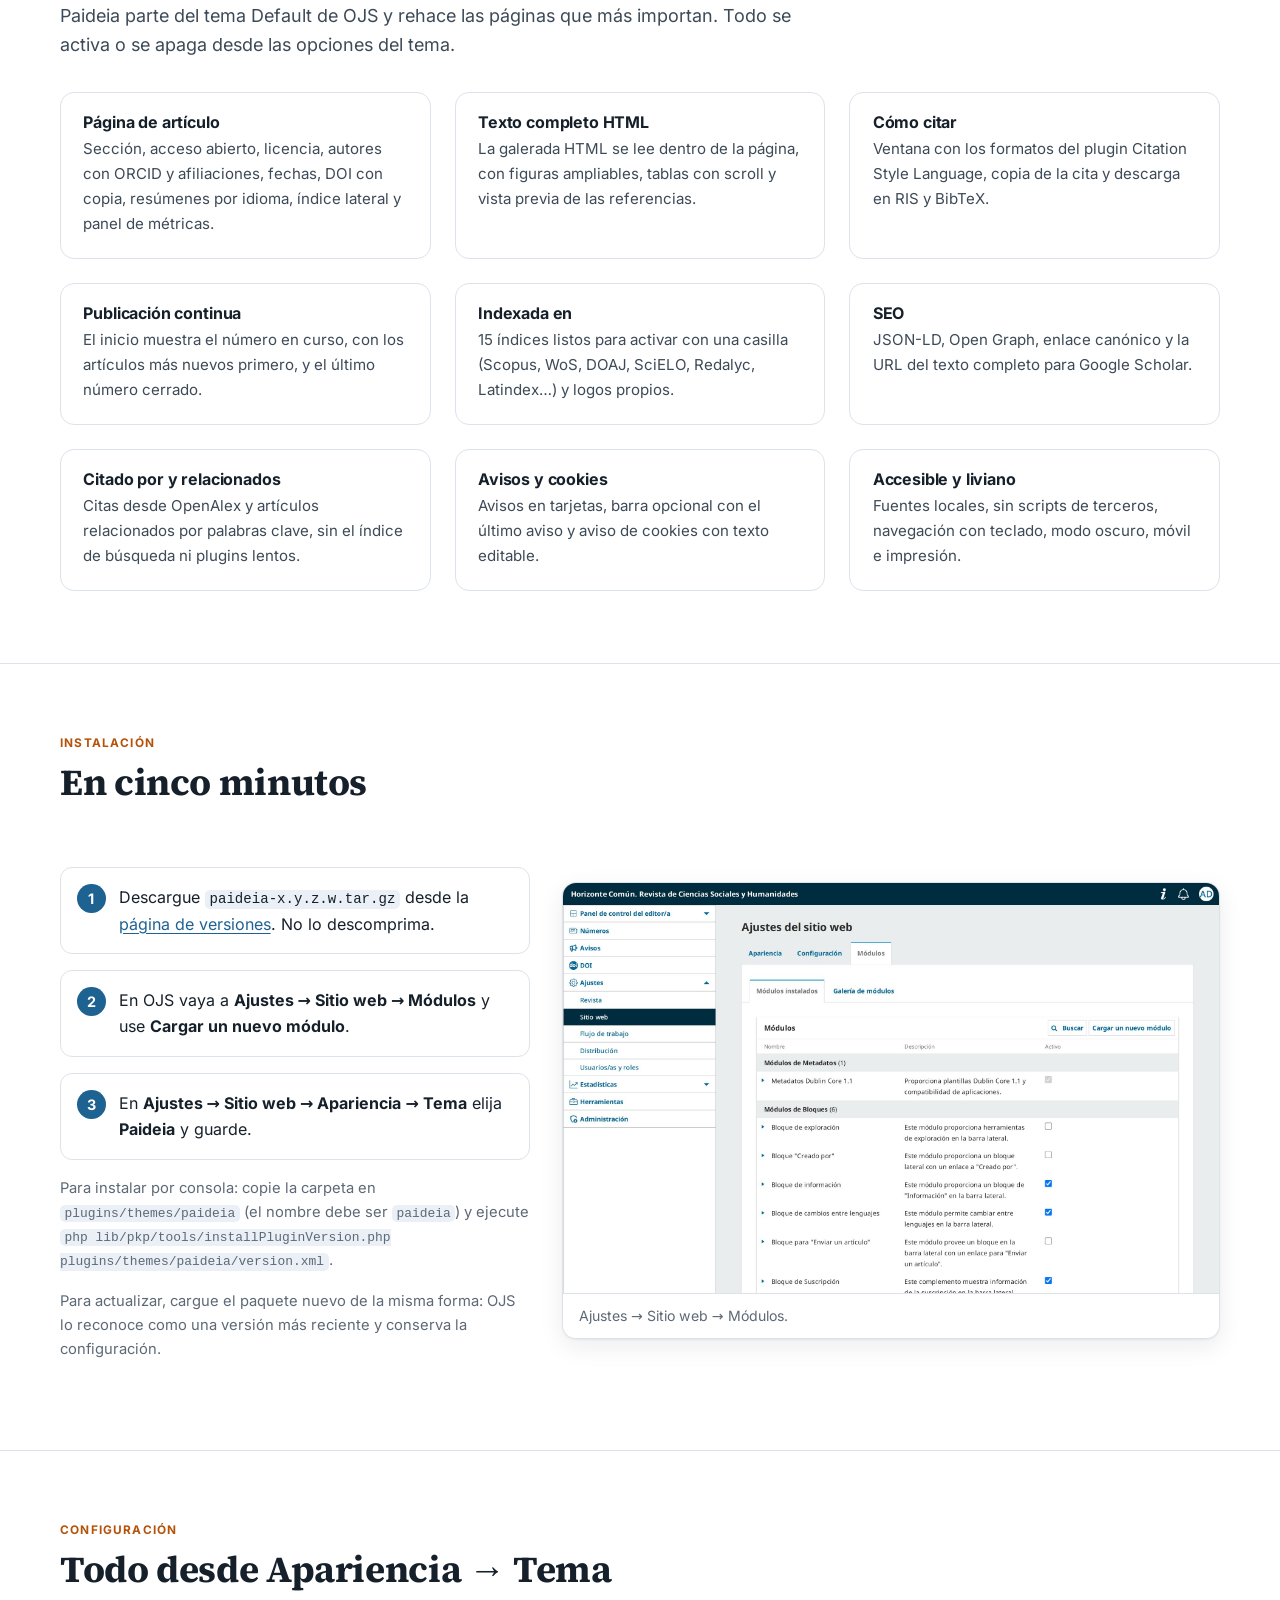
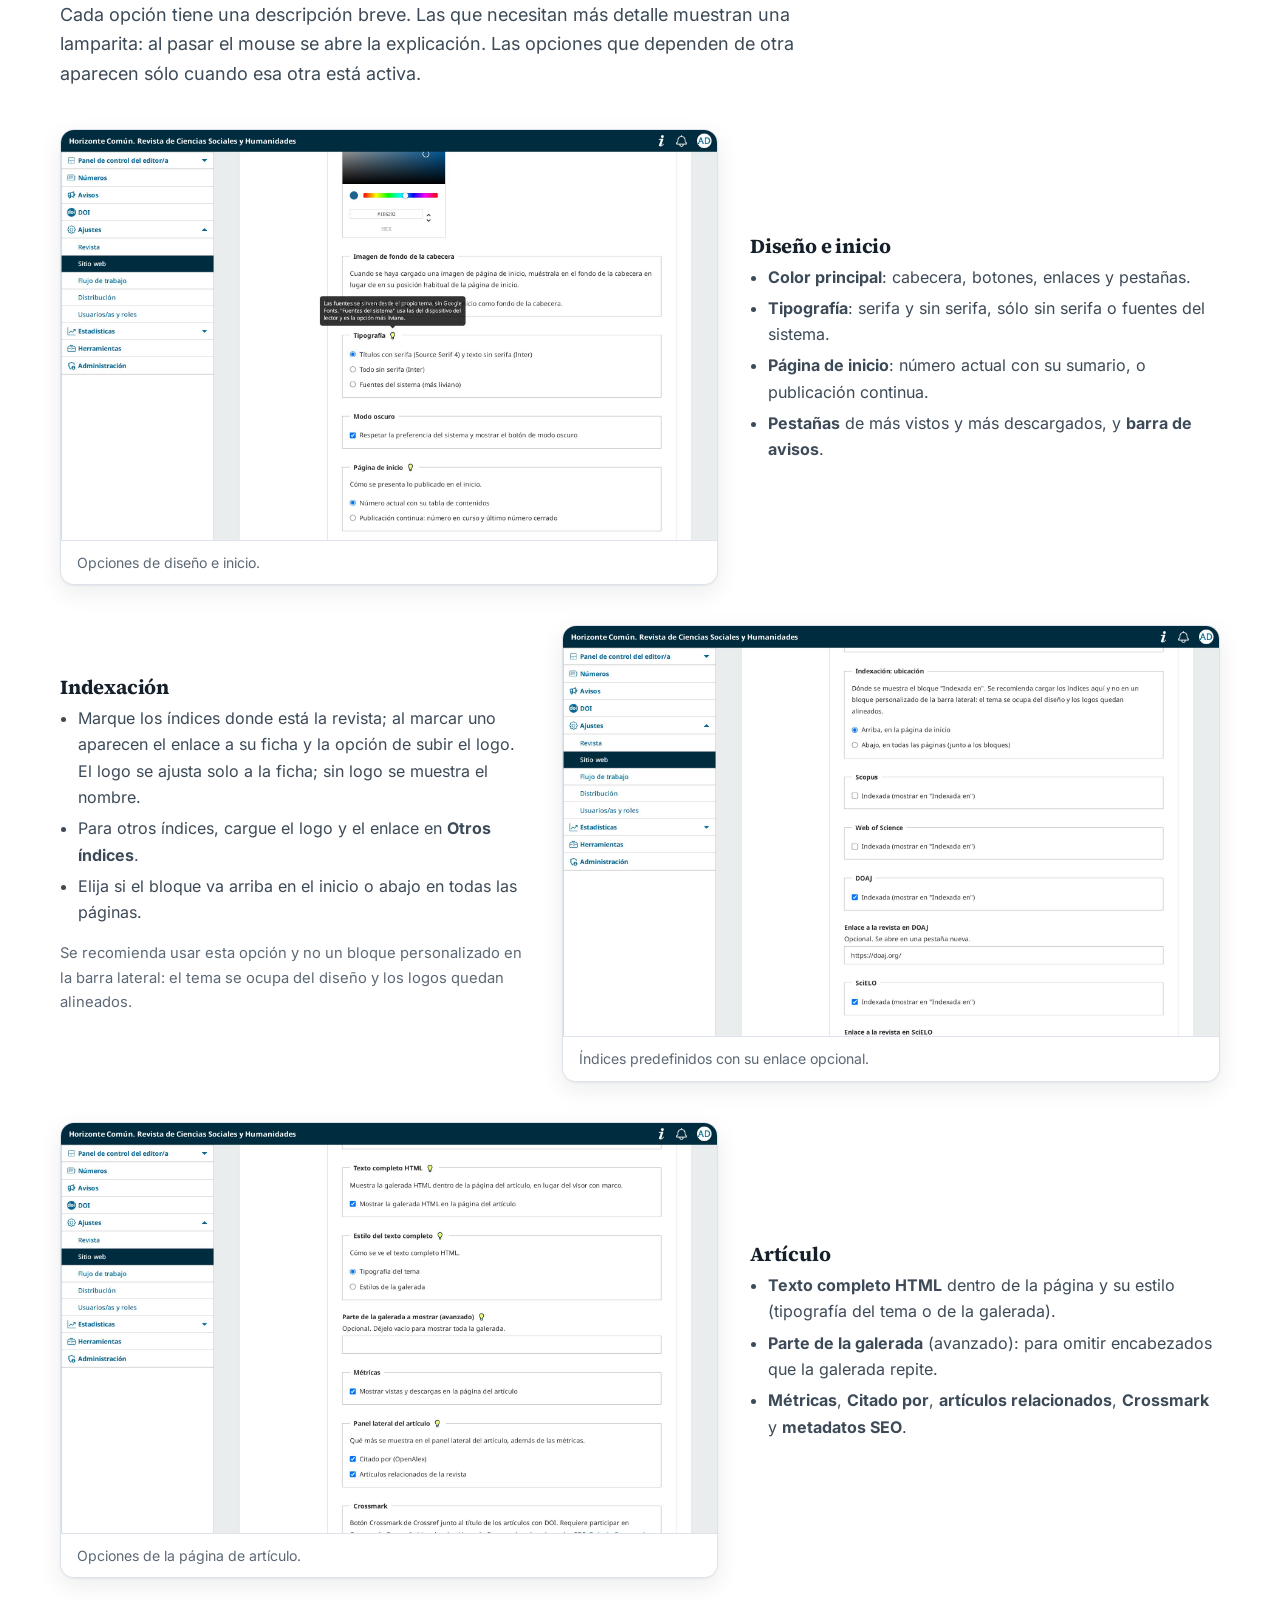
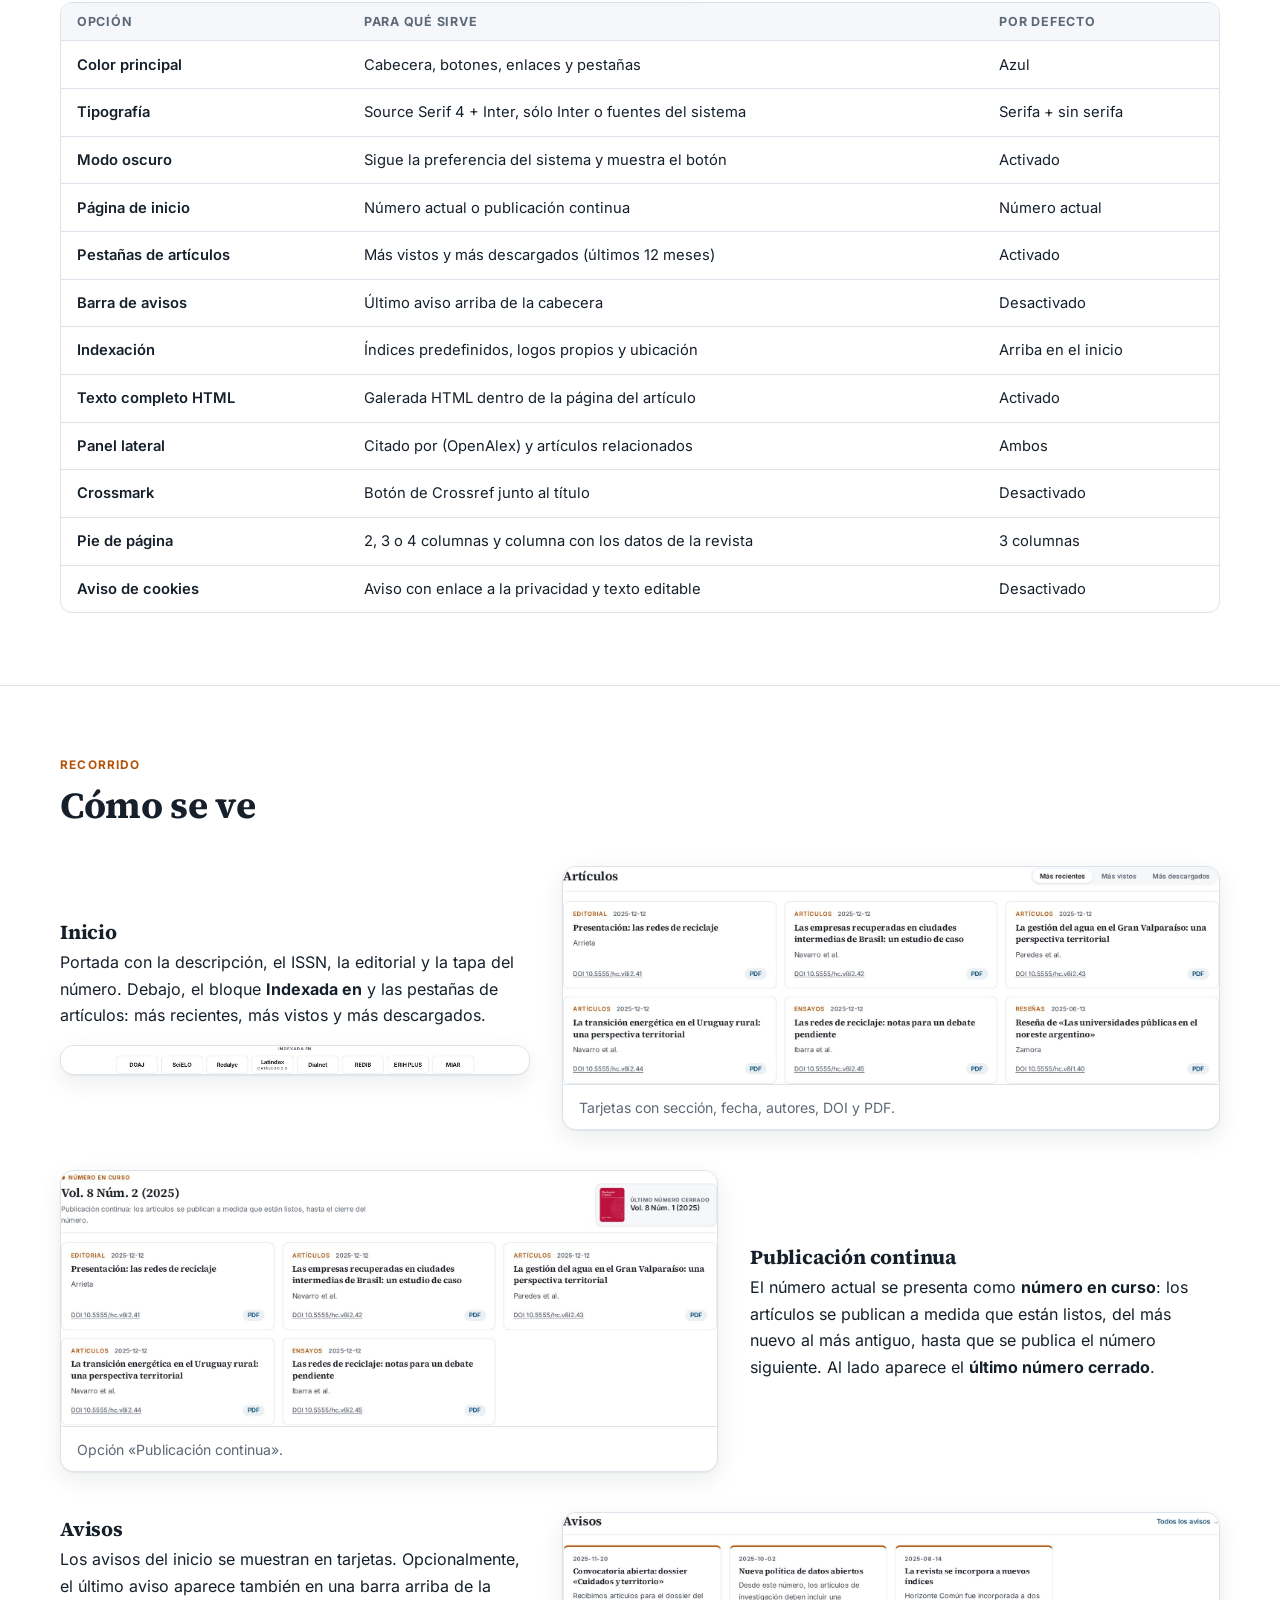
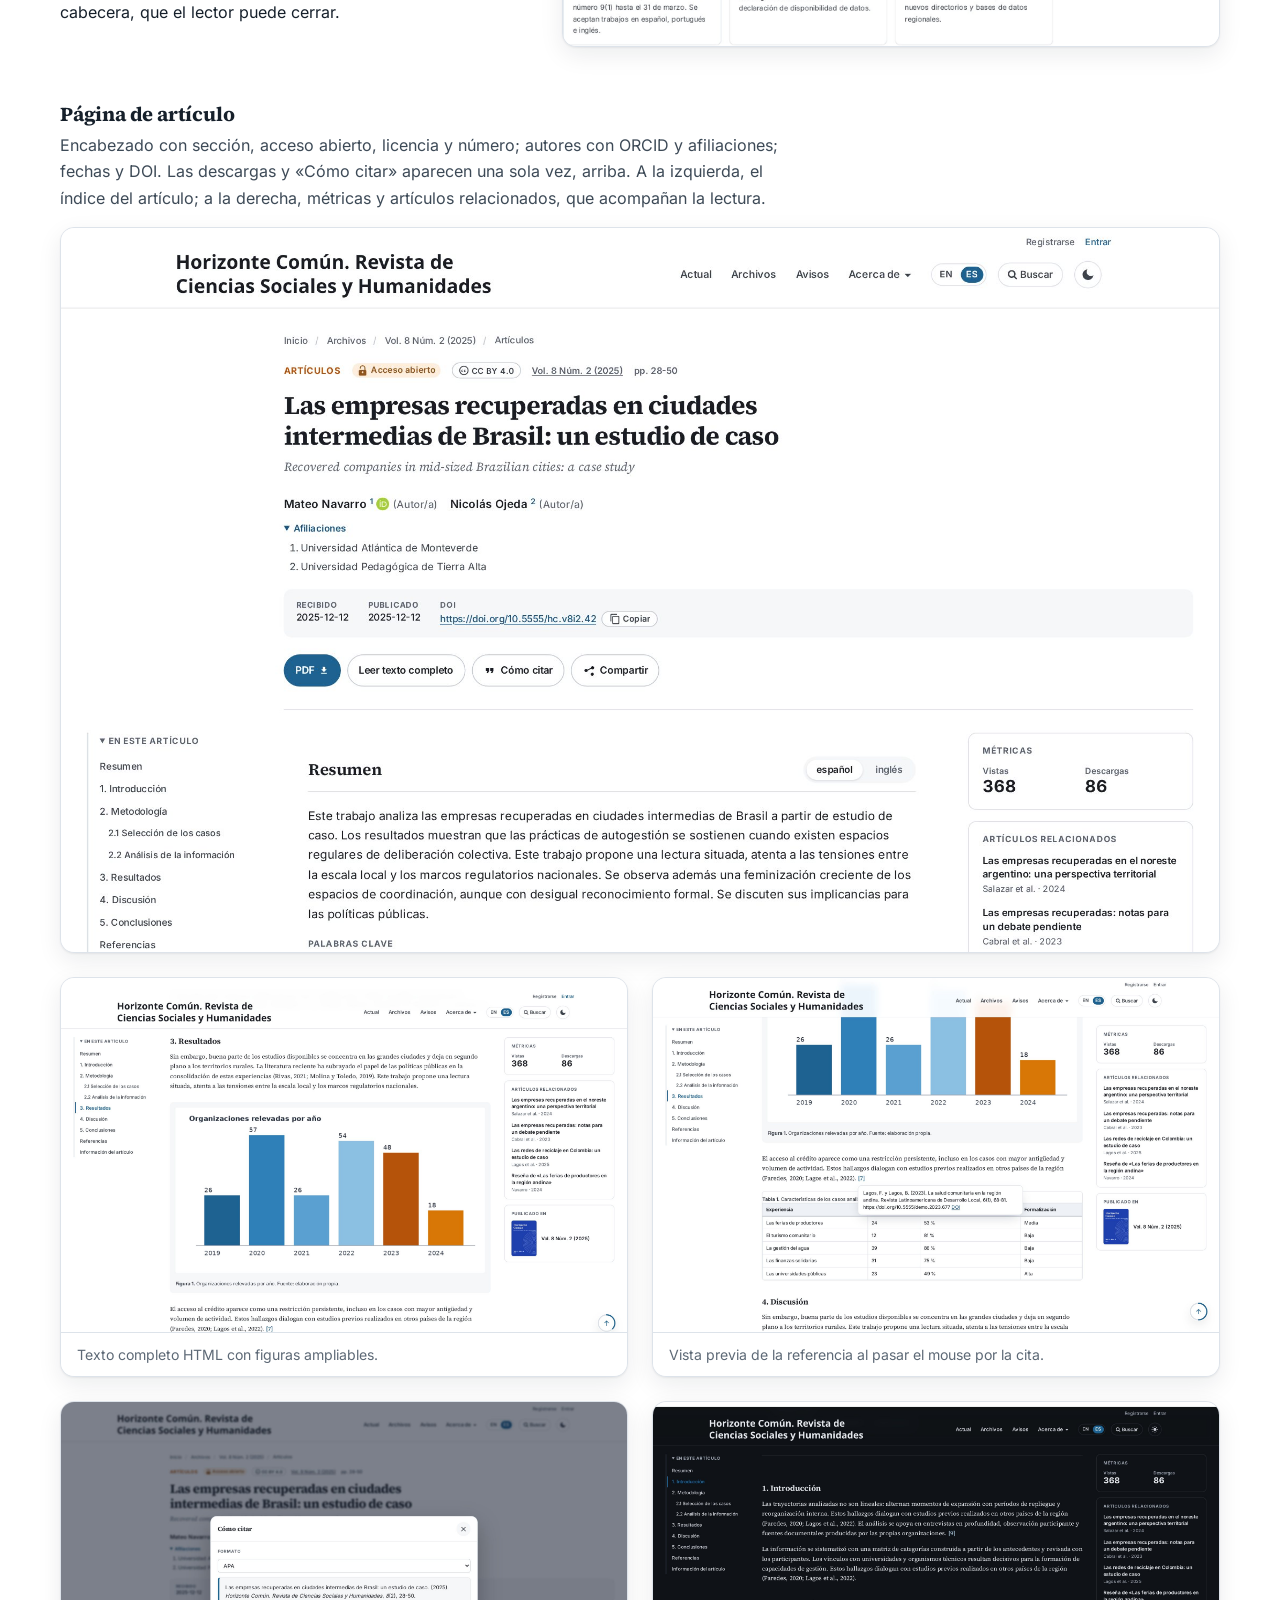
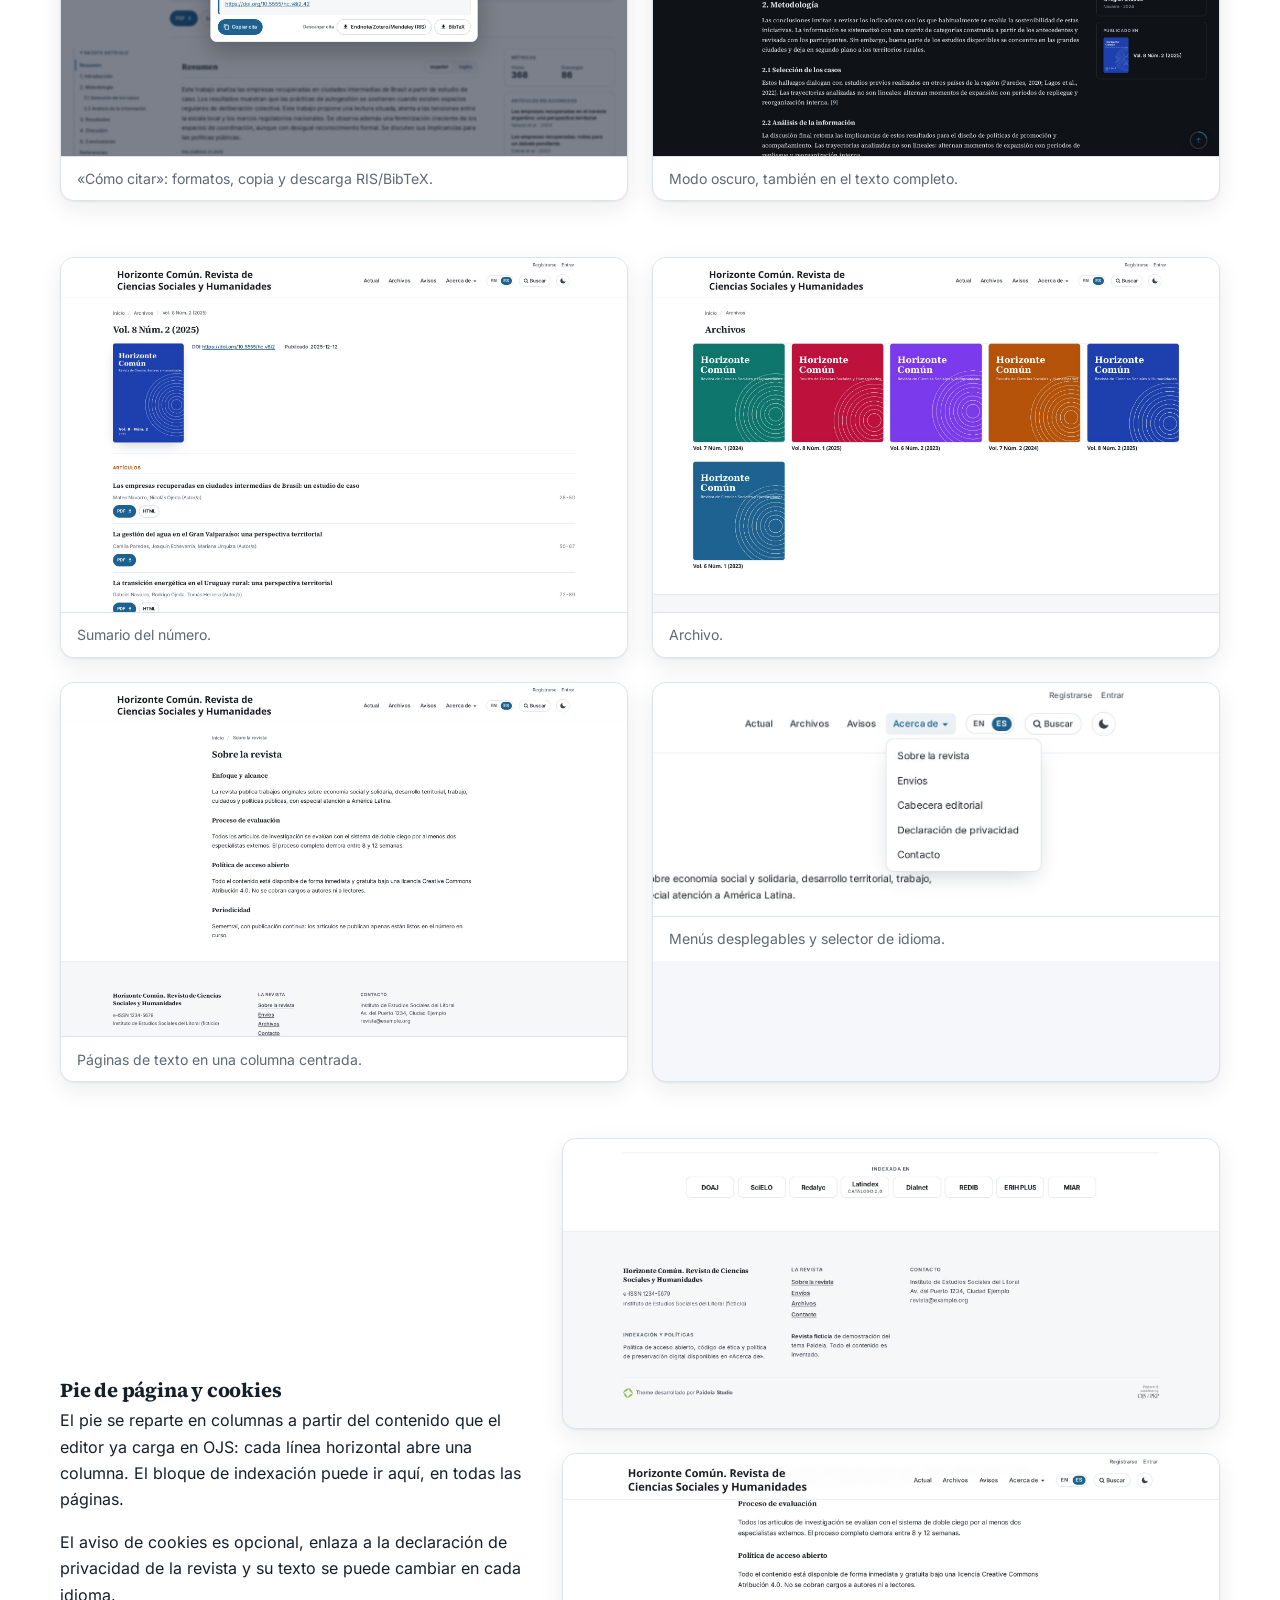
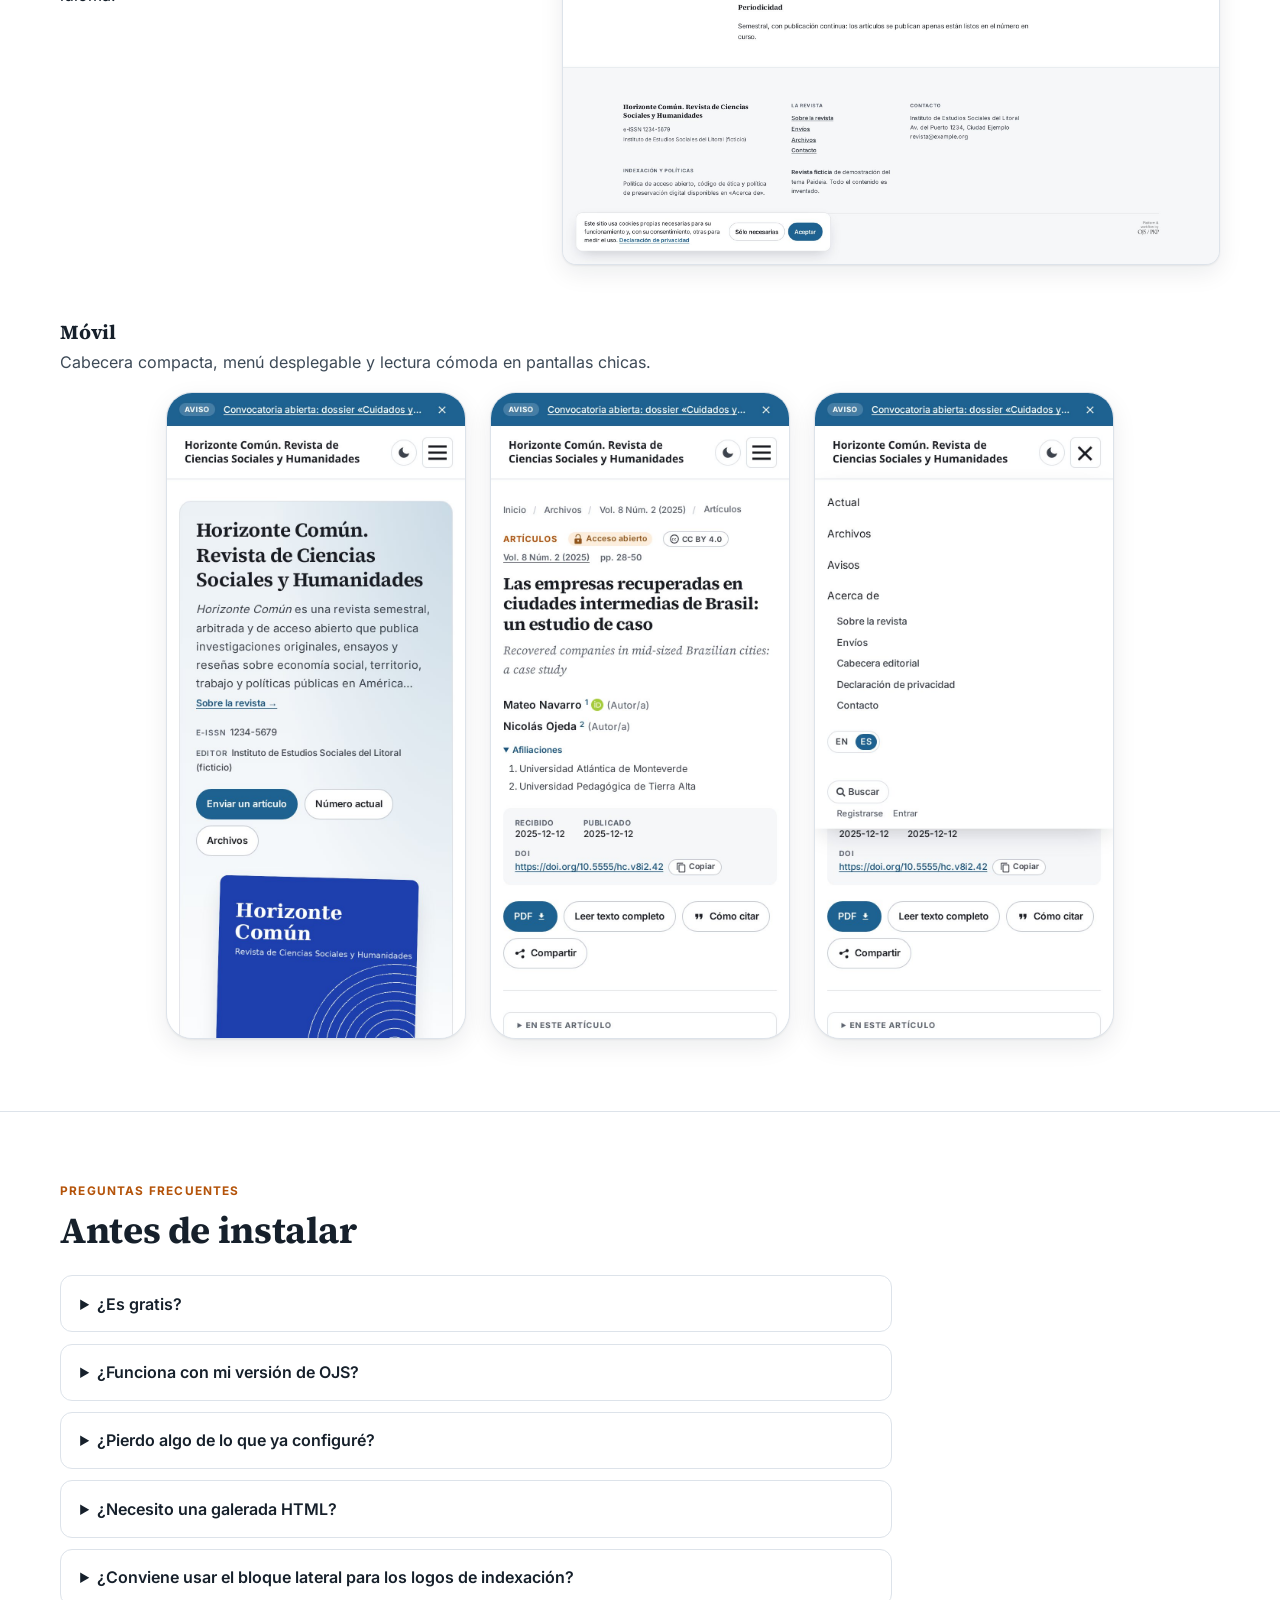
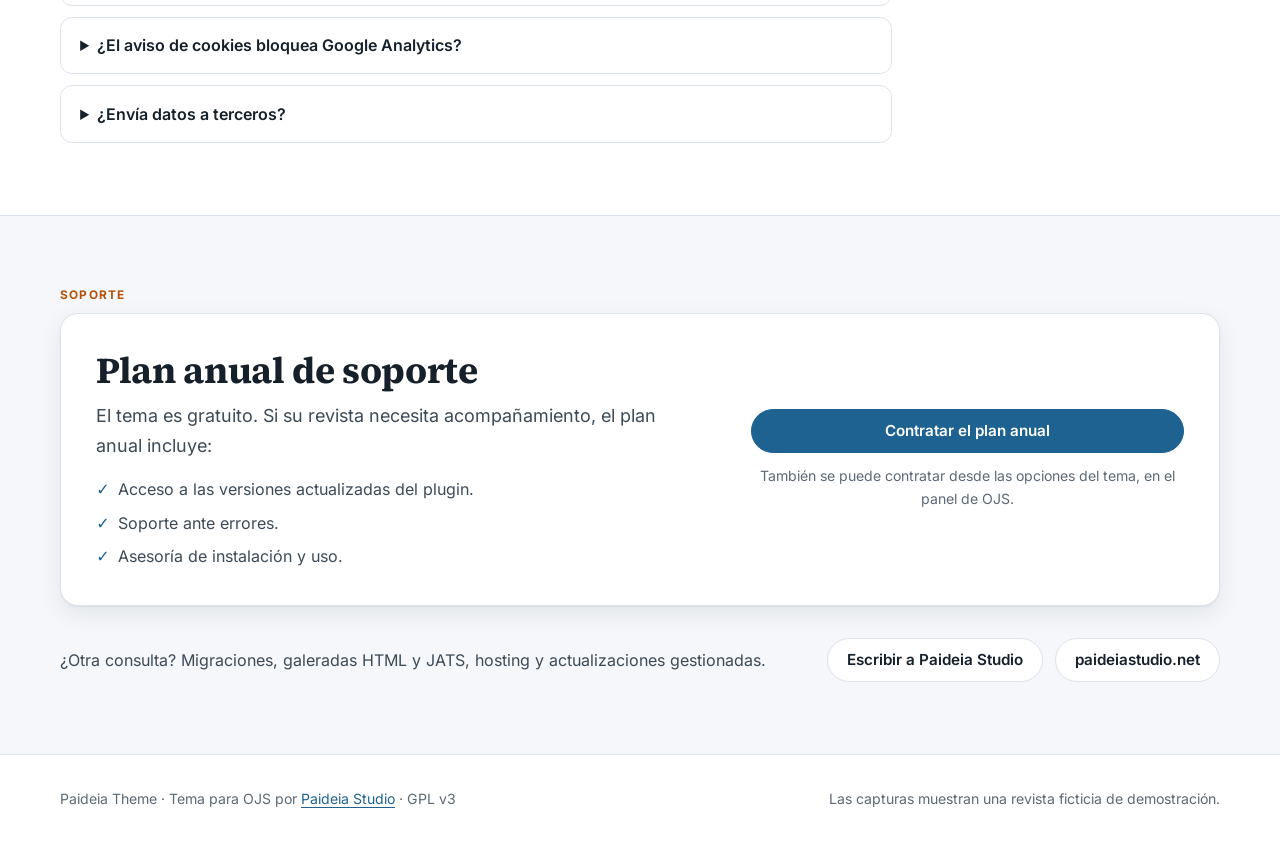
==== commit 8d9bc7fd: "Logos de índices desde las opciones del tema Al marcar un índice aparece, junto al enlace, un campo " ====
--- a/docs/index.html
+++ b/docs/index.html
@@ -128,7 +128,7 @@
 			<div>
 				<h3>Indexación</h3>
 				<ul class="clean">
-					<li>Marque los índices donde está la revista; al marcar uno aparece el campo para el enlace a su ficha.</li>
+					<li>Marque los índices donde está la revista; al marcar uno aparecen el enlace a su ficha y la opción de subir el logo. El logo se ajusta solo a la ficha; sin logo se muestra el nombre.</li>
 					<li>Para otros índices, cargue el logo y el enlace en <strong>Otros índices</strong>.</li>
 					<li>Elija si el bloque va arriba en el inicio o abajo en todas las páginas.</li>
 				</ul>
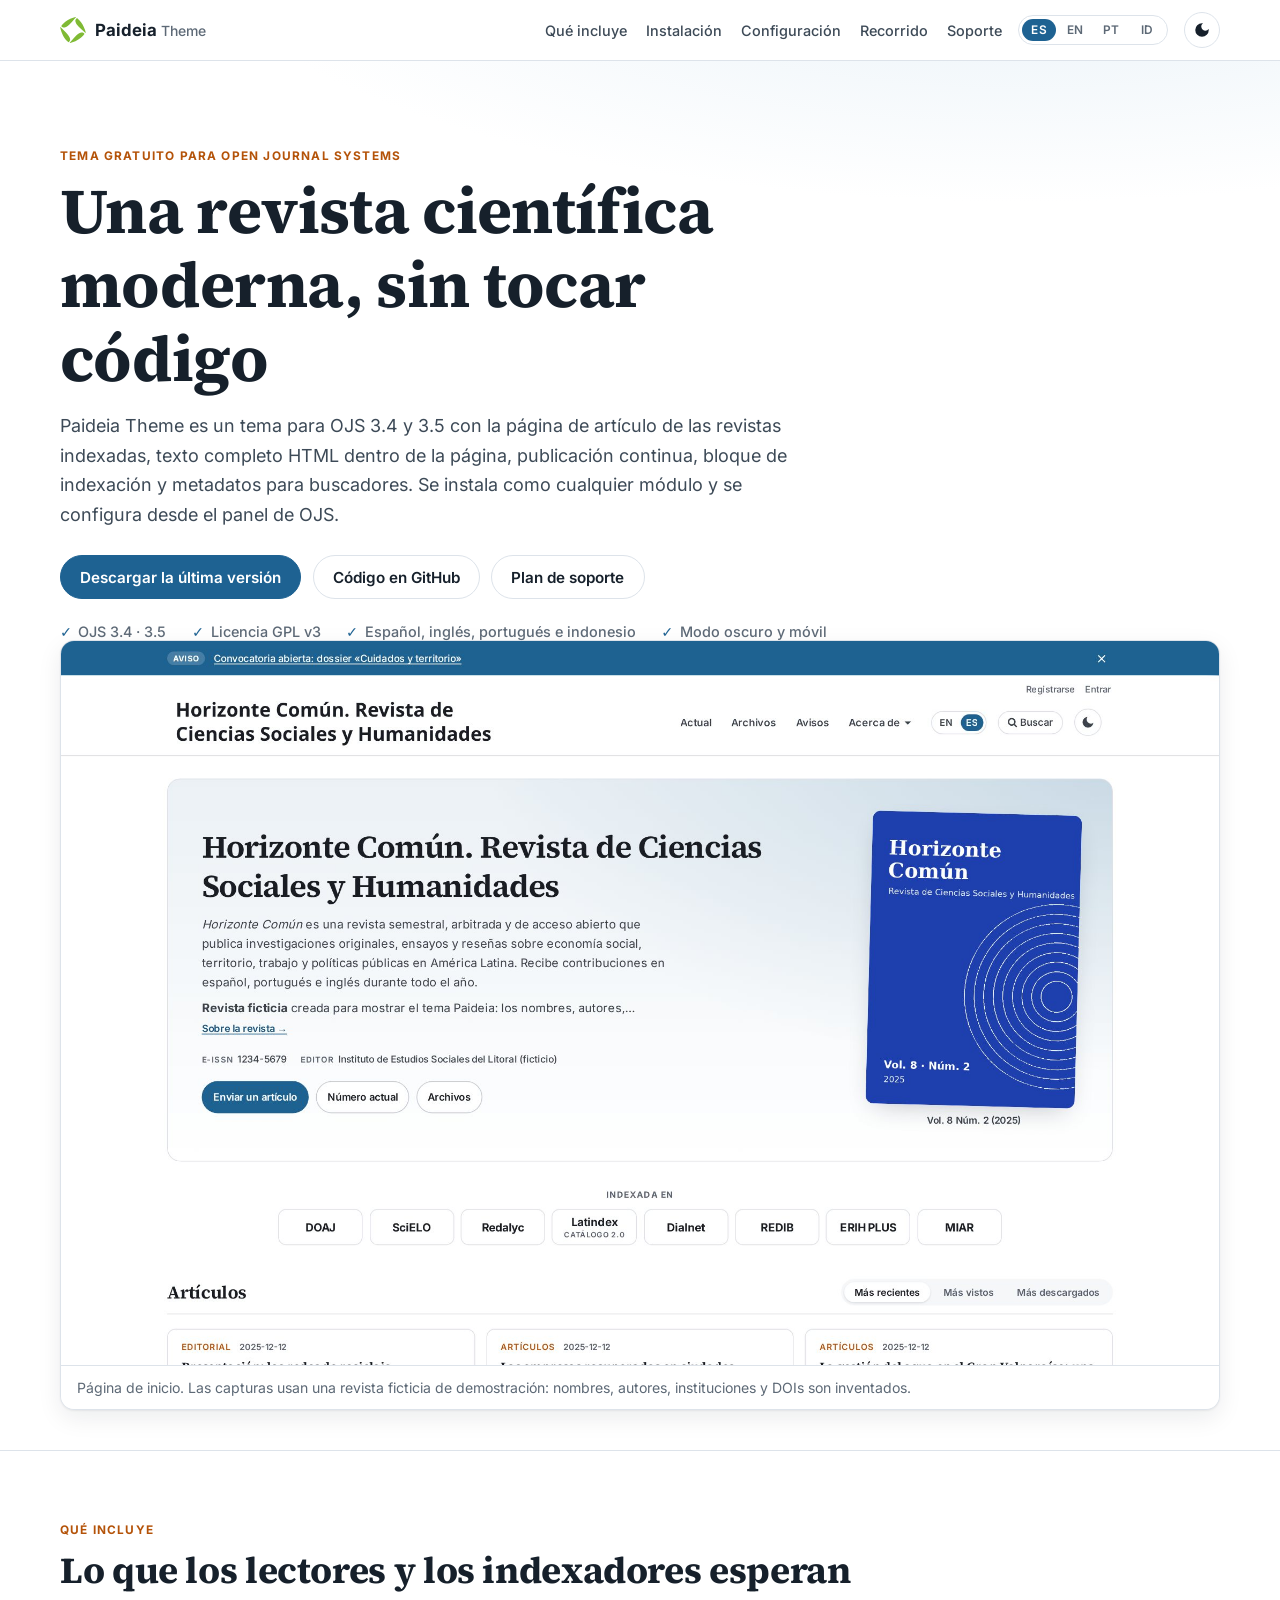
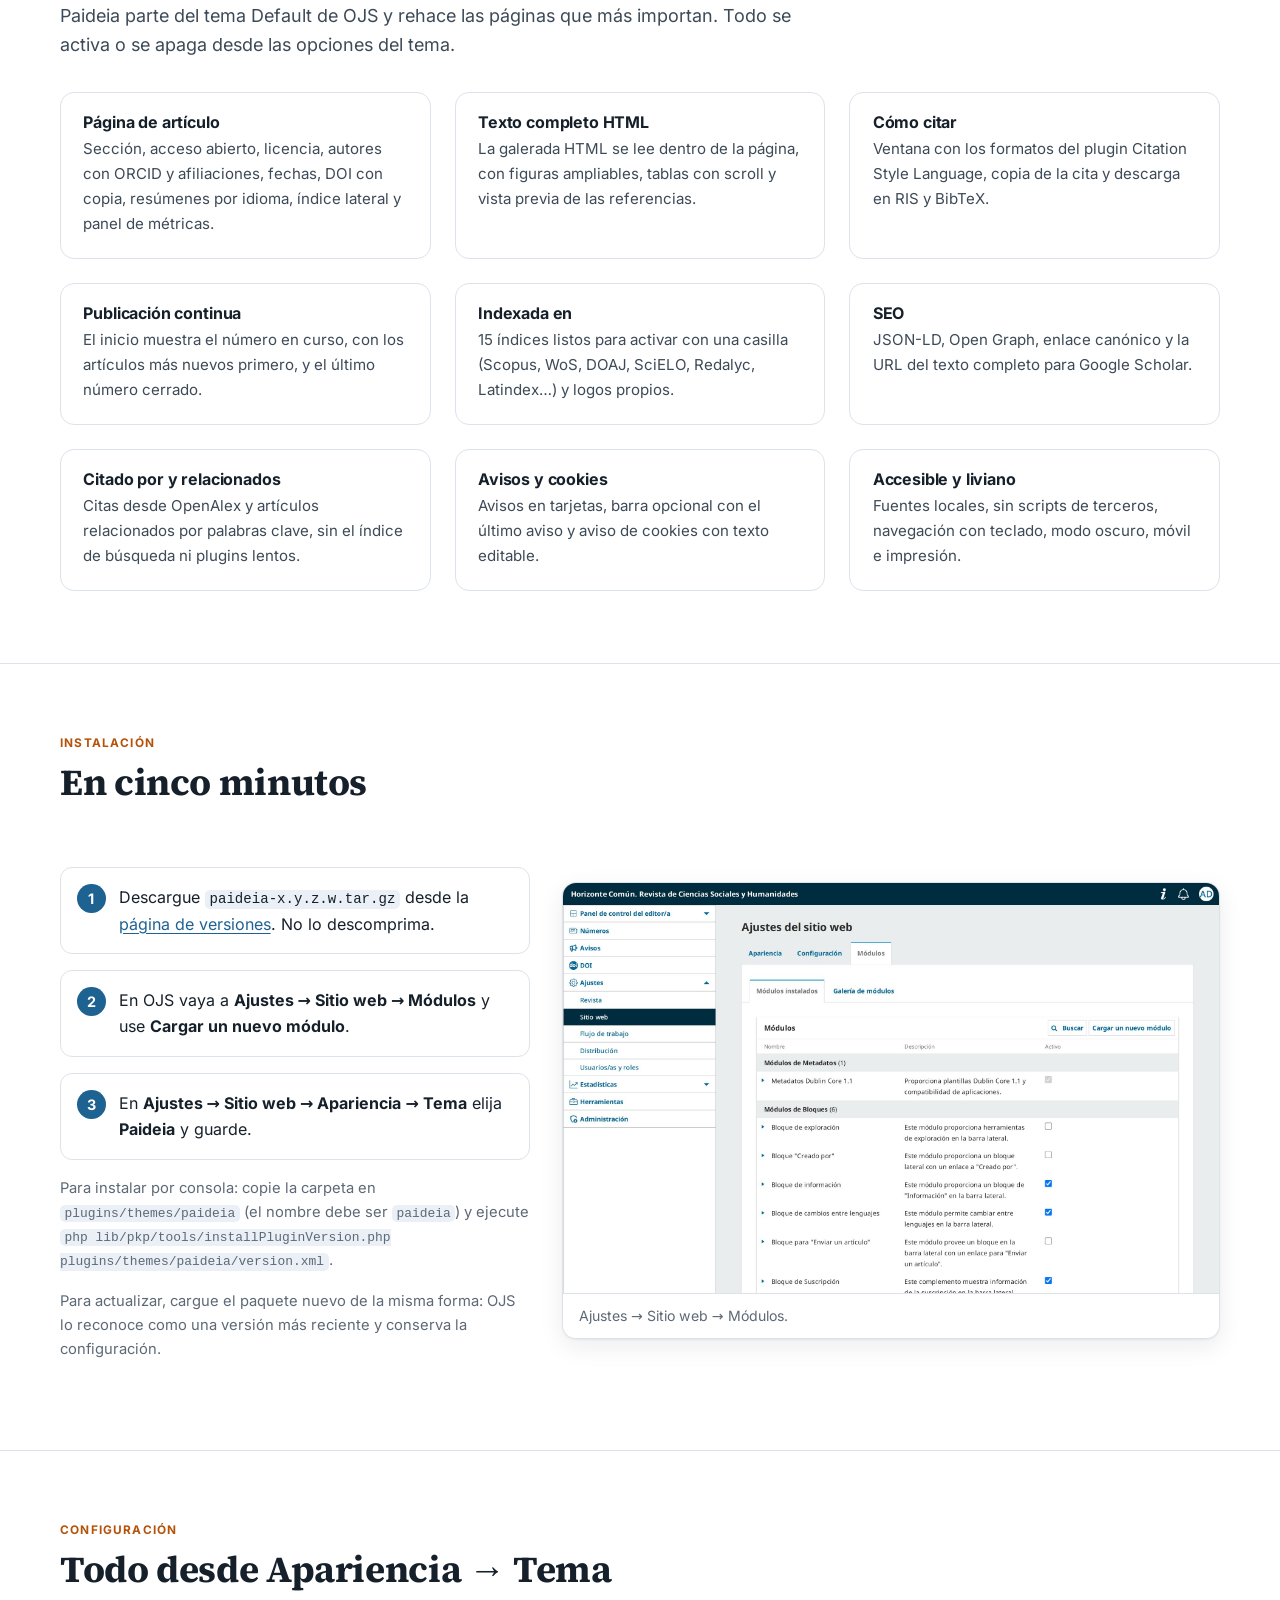
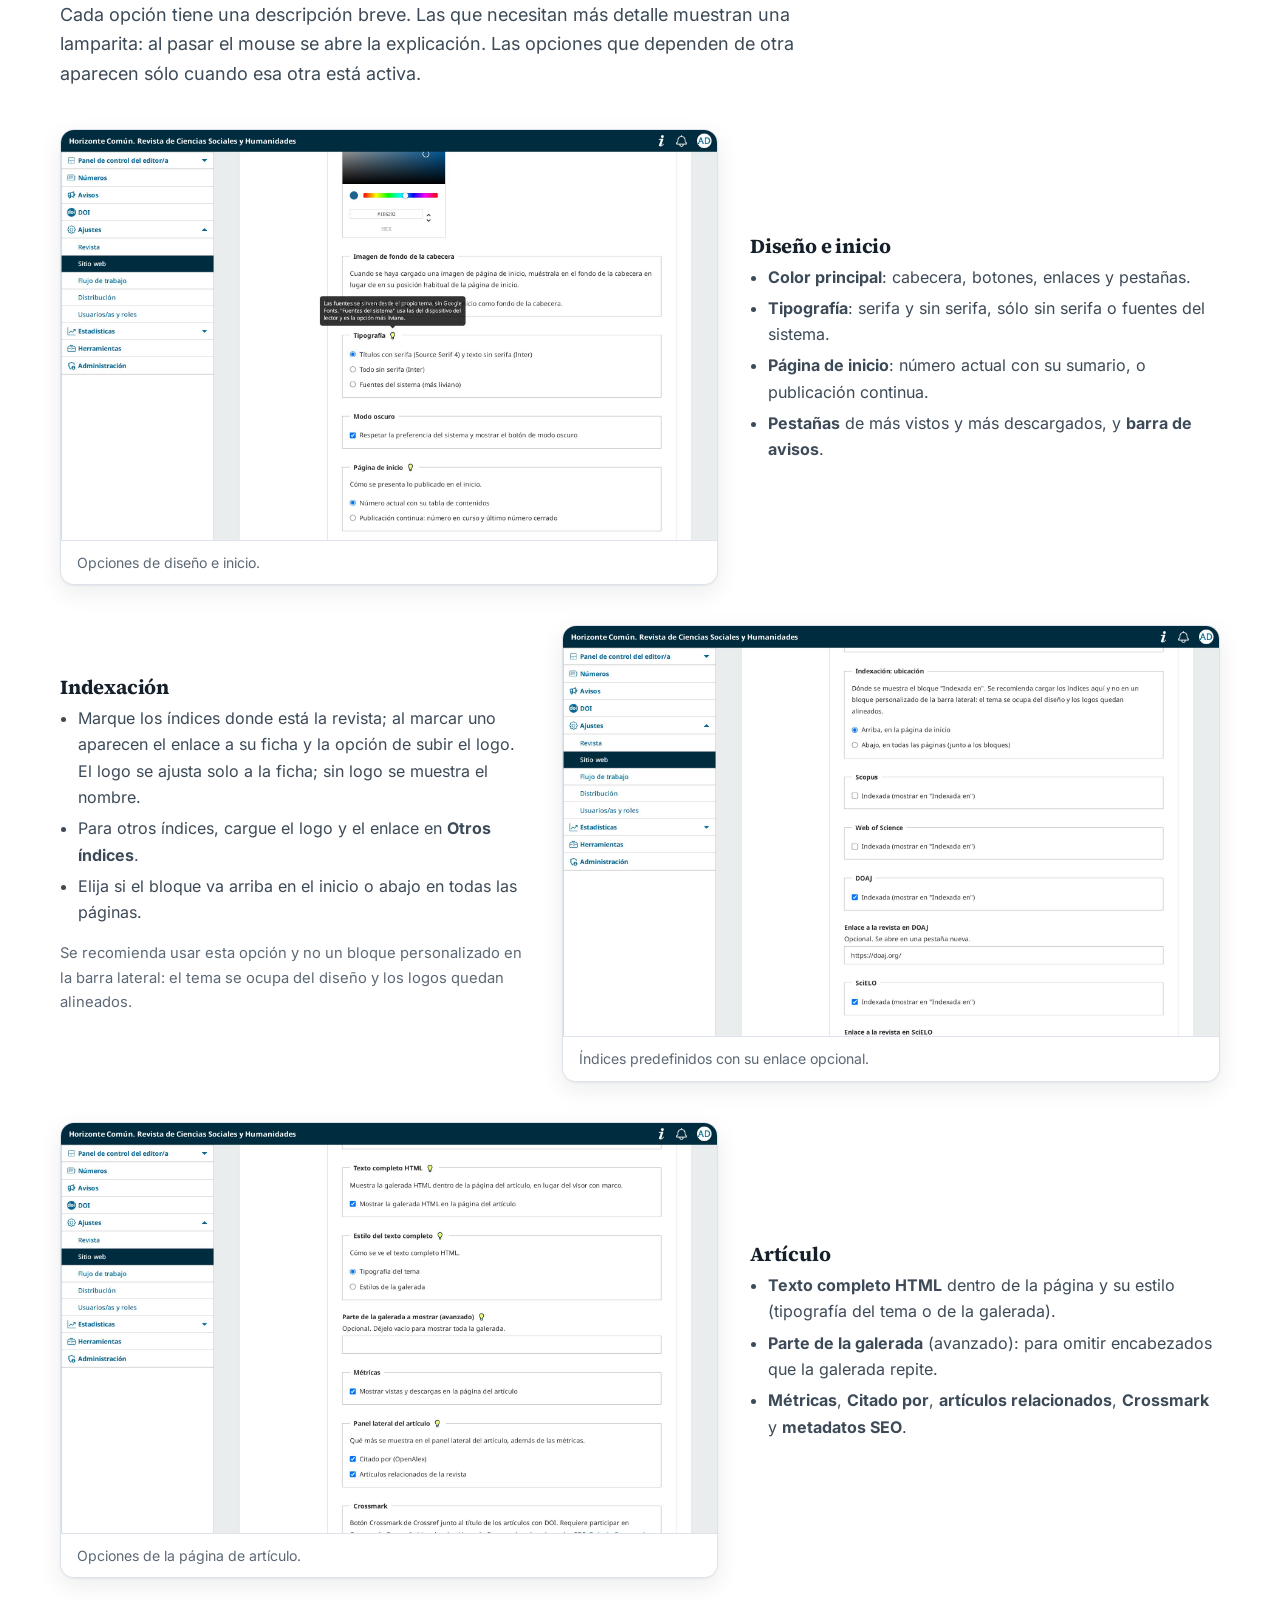
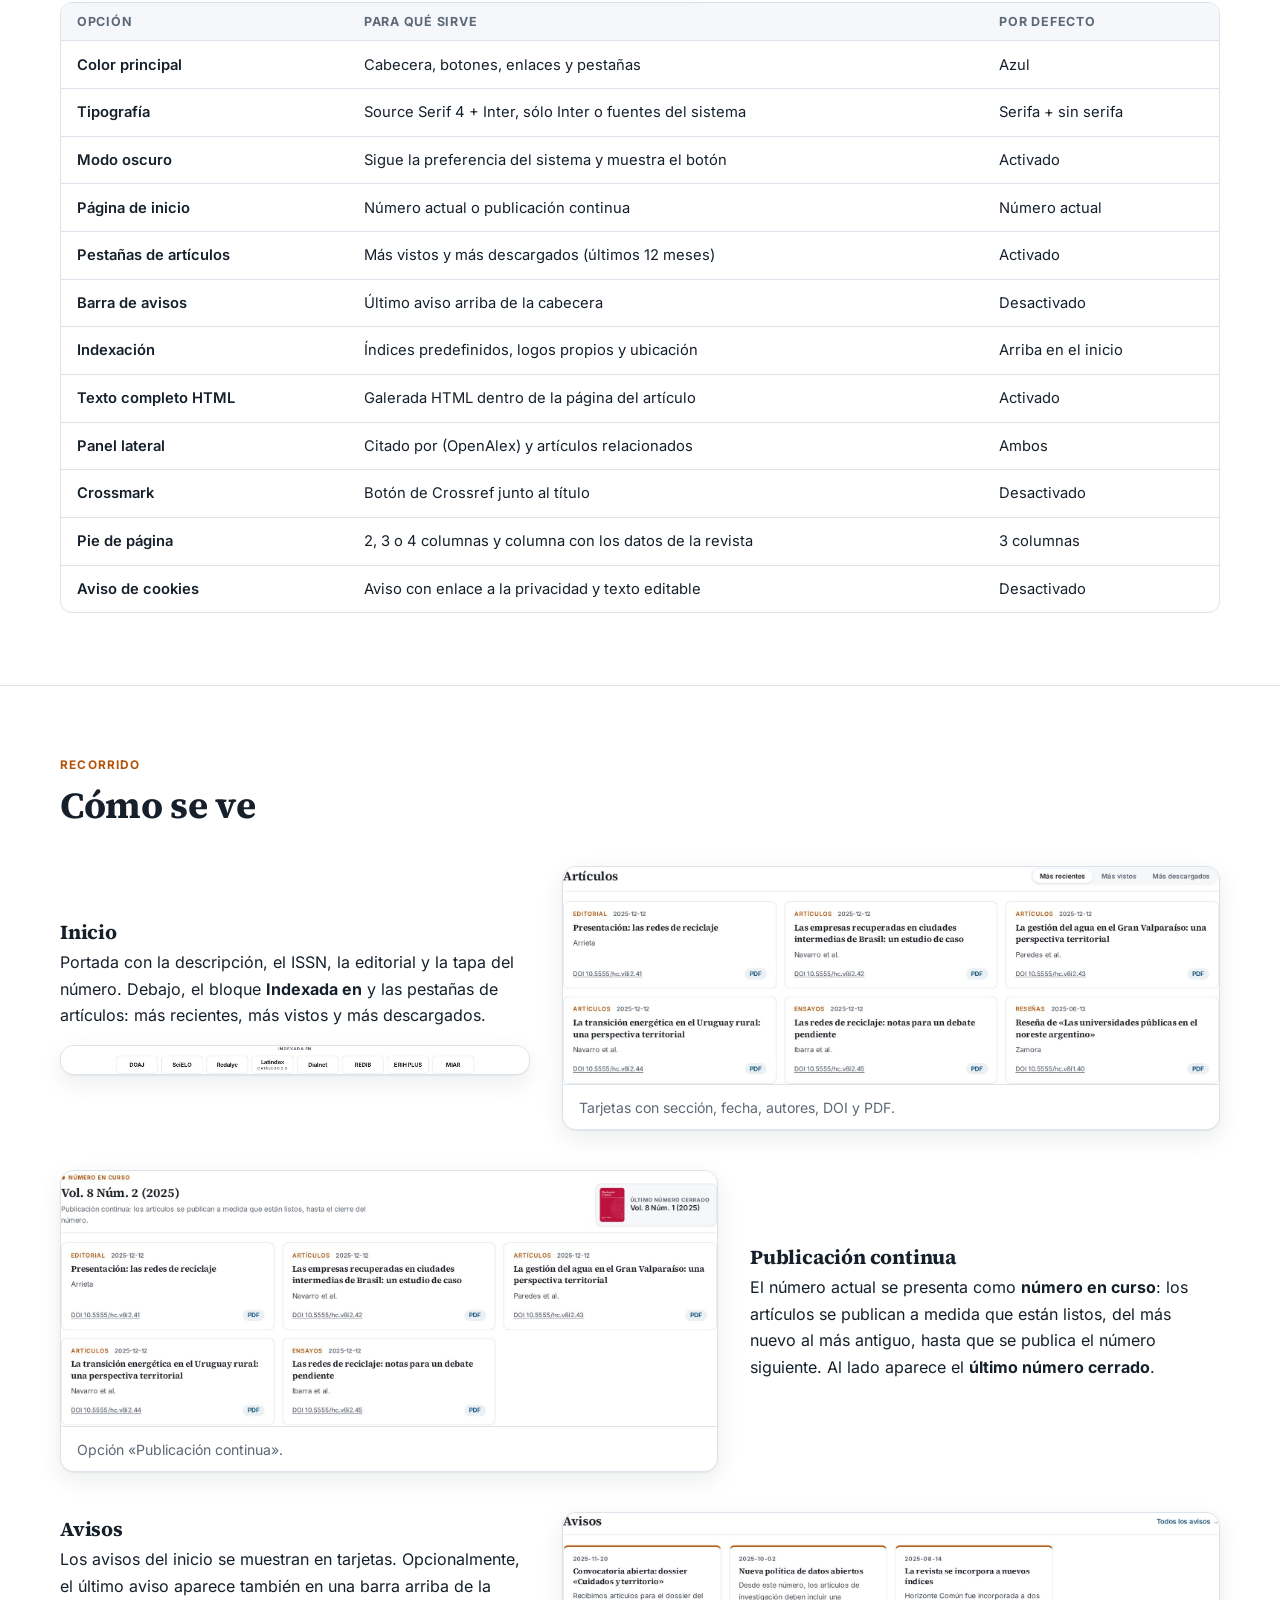
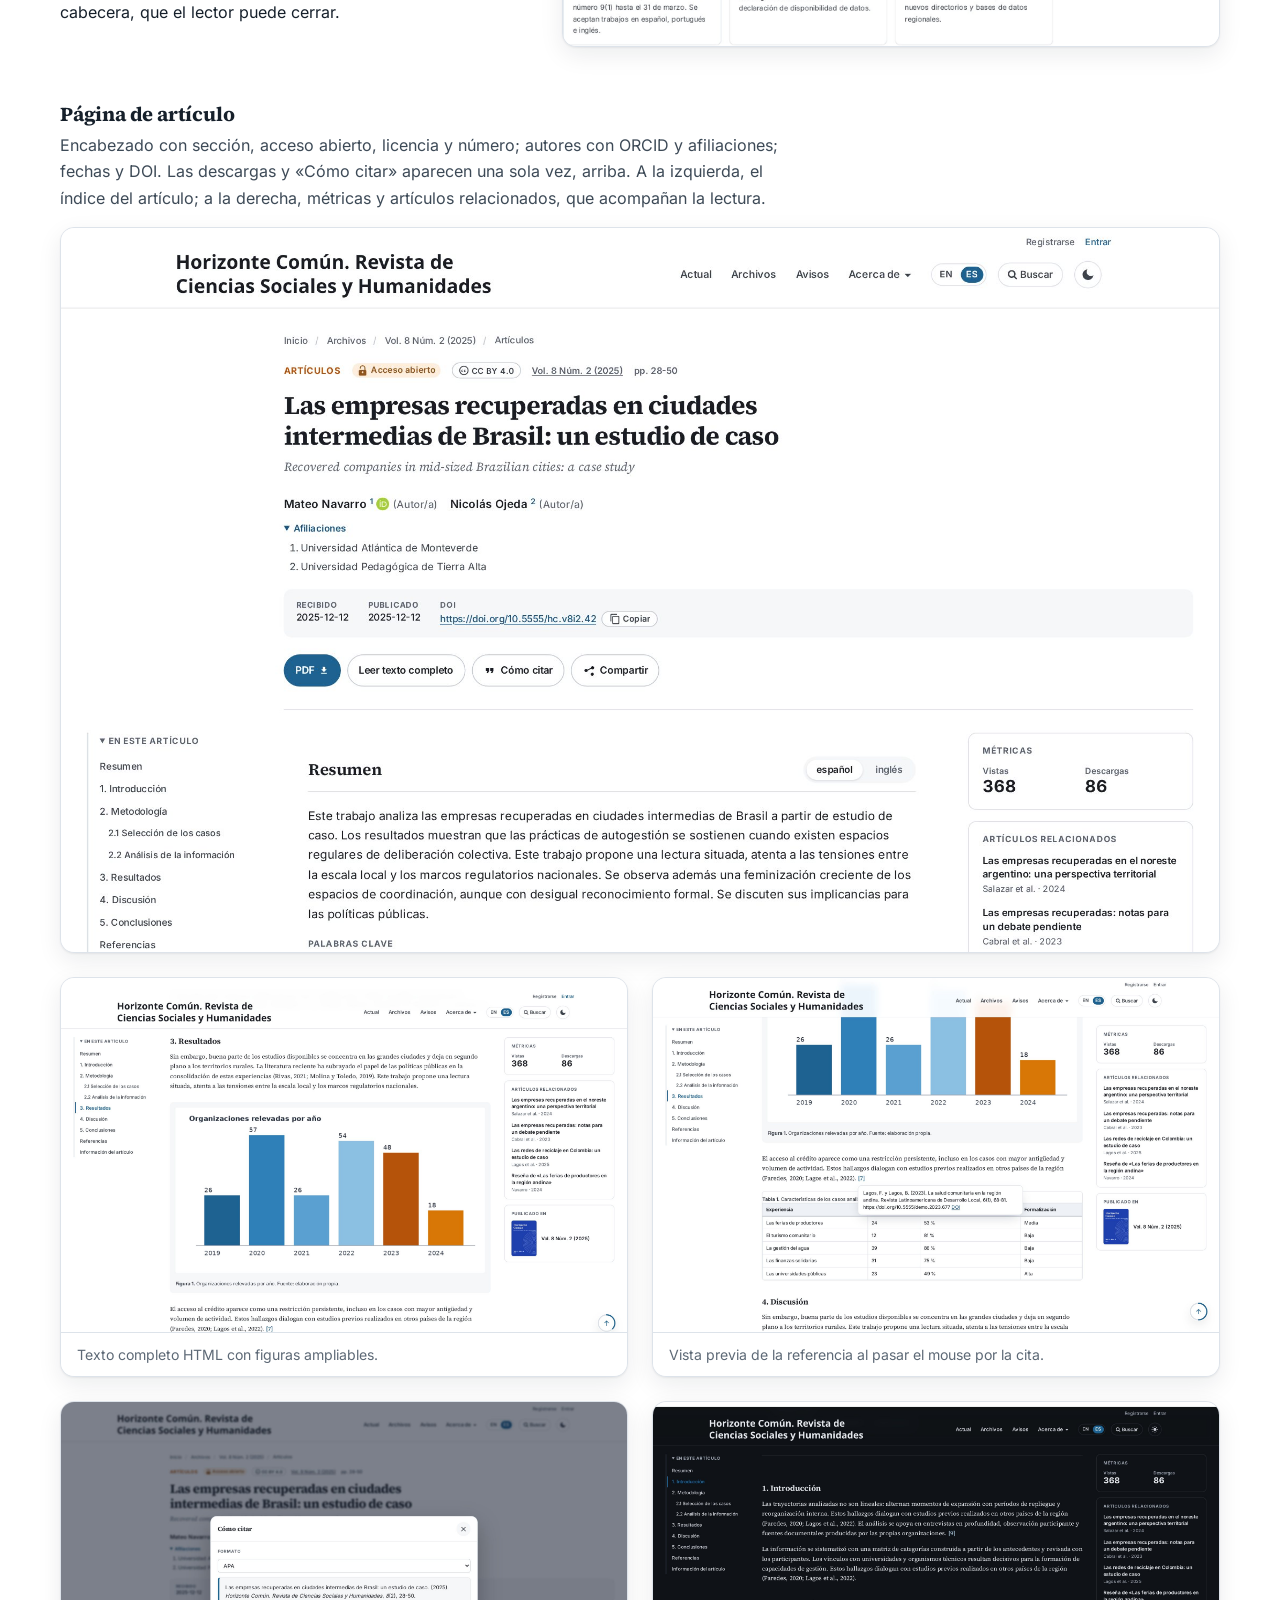
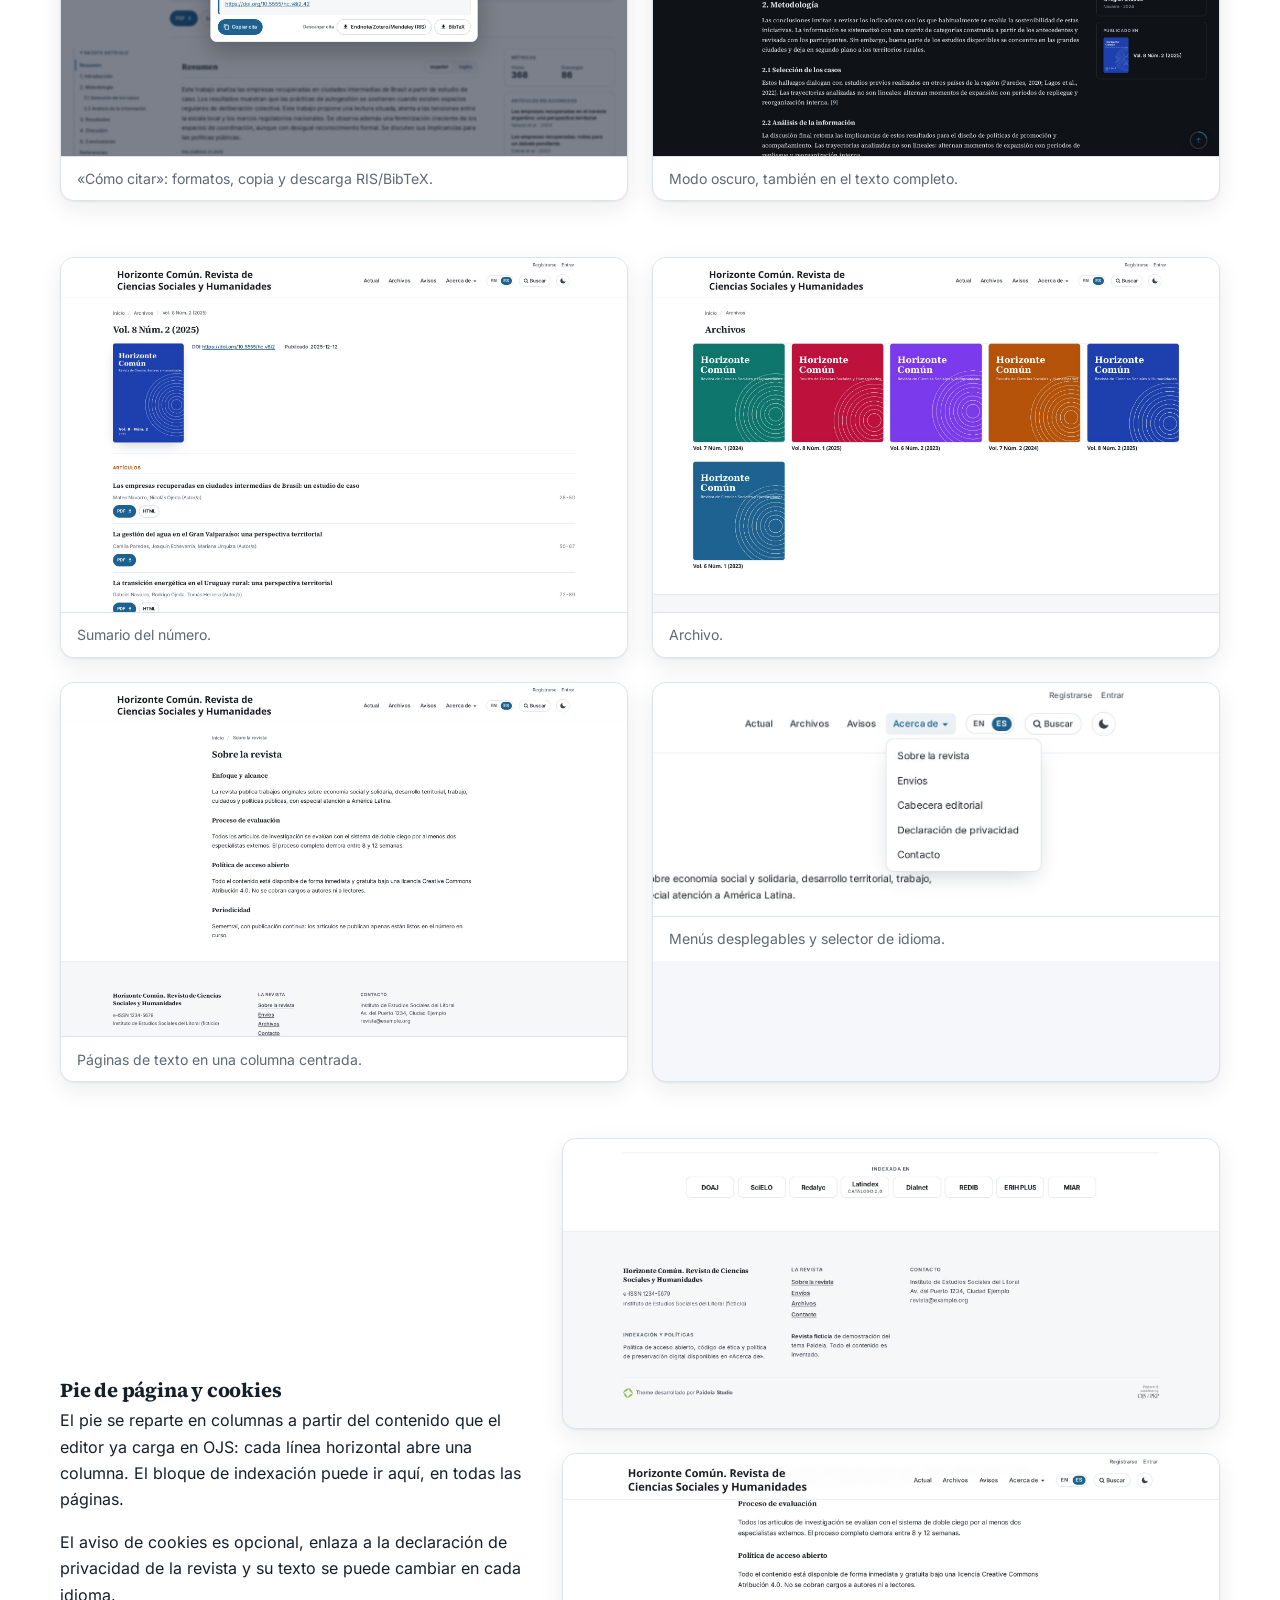
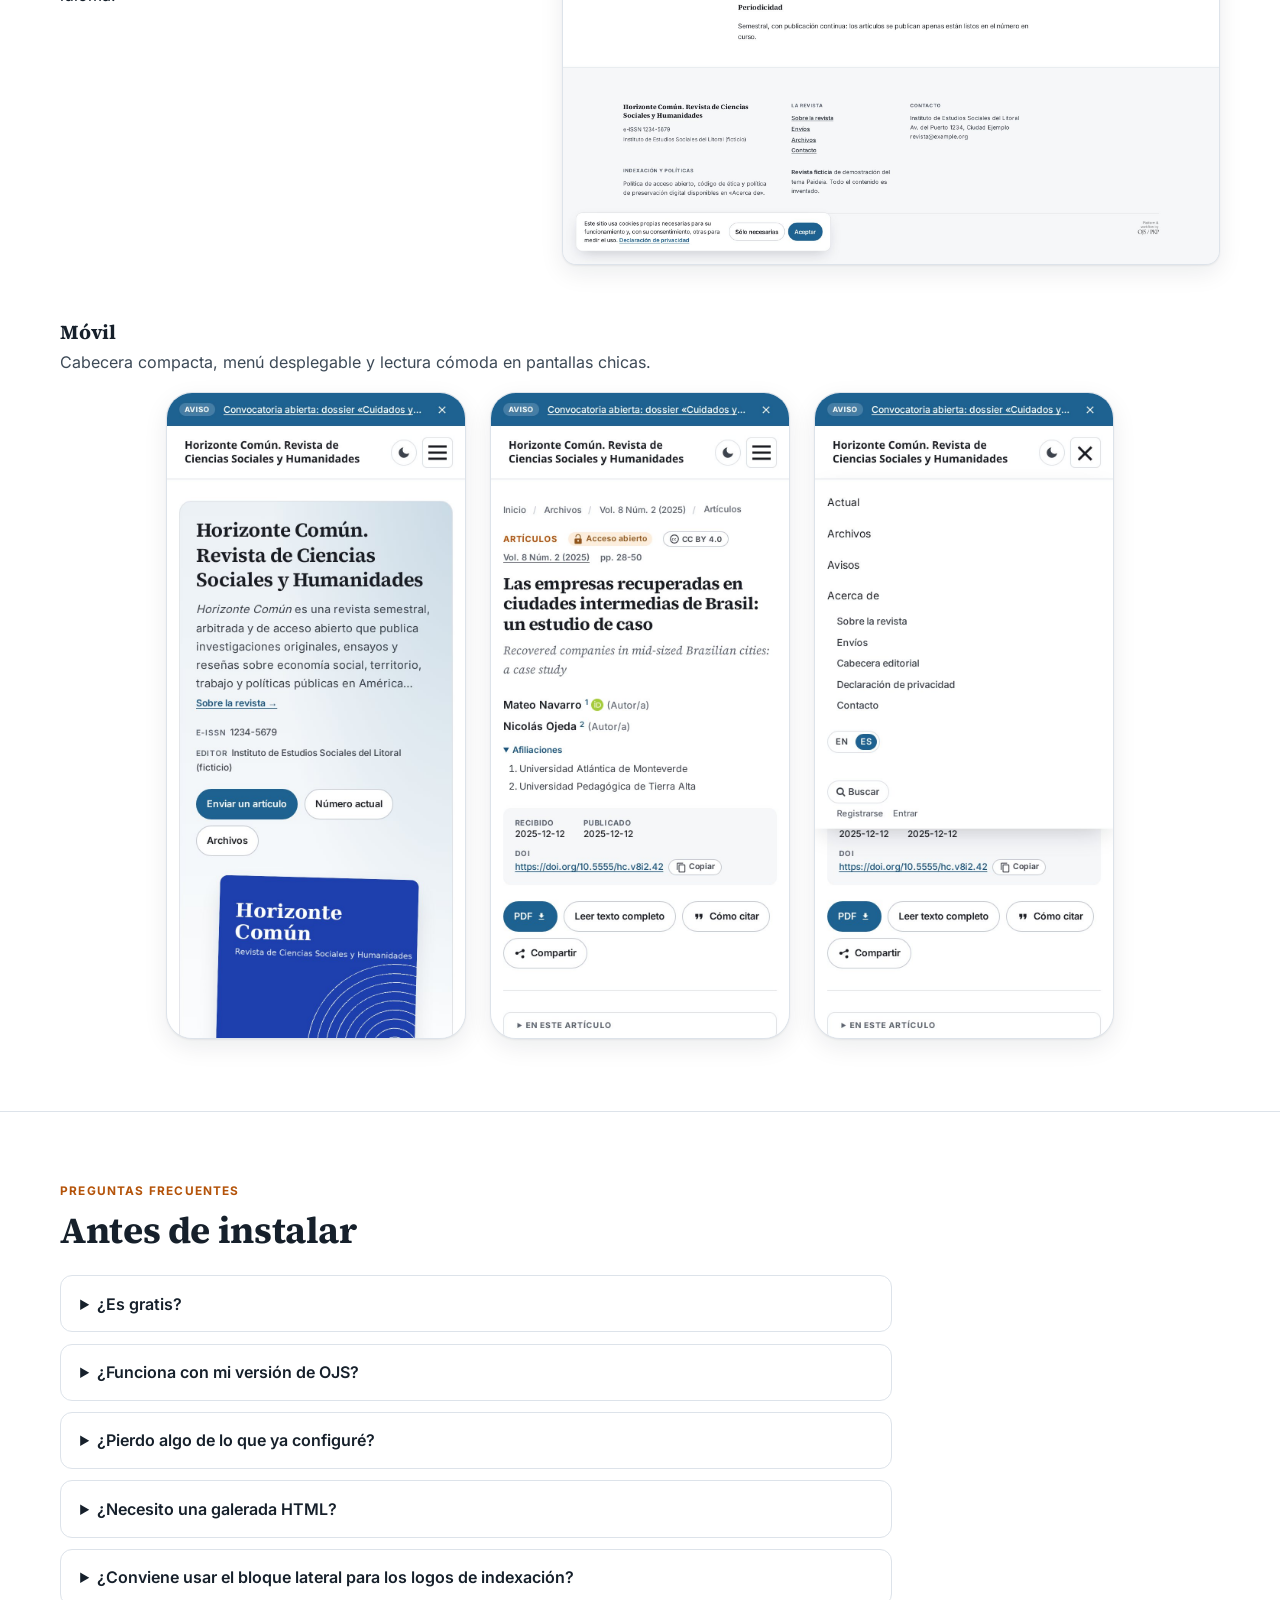
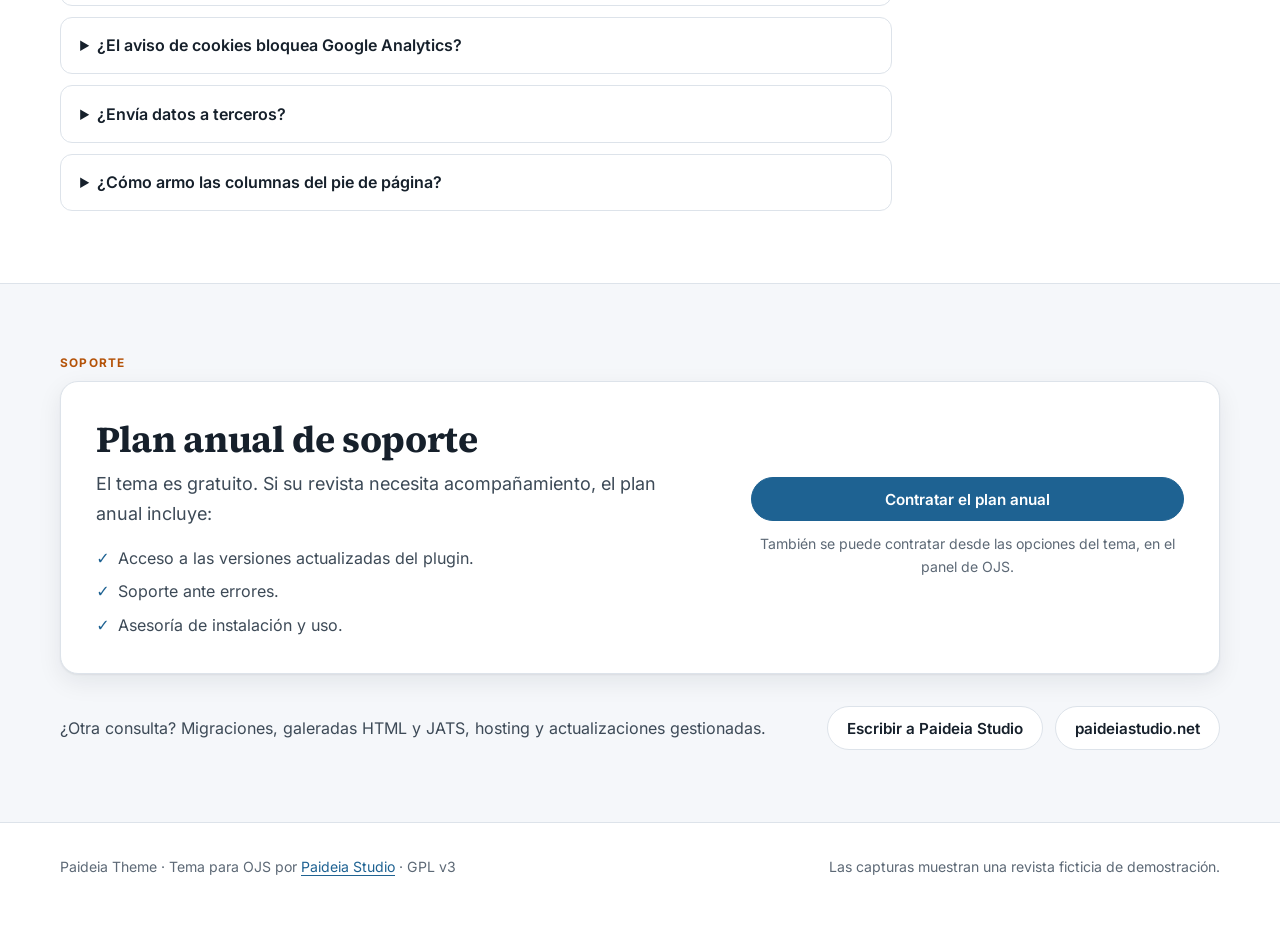
==== commit cc6f5688: "Pie de página: sin espacio extra, columnas mejor repartidas y documentación - Quita el clearfix del " ====
--- a/docs/index.html
+++ b/docs/index.html
@@ -258,6 +258,14 @@
 			<details><summary>¿Conviene usar el bloque lateral para los logos de indexación?</summary><p>Mejor no: cargue los índices en las opciones del tema. Los bloques laterales necesitan HTML y estilos propios; el bloque «Indexada en» del tema se ve prolijo sin tocar código.</p></details>
 			<details><summary>¿El aviso de cookies bloquea Google Analytics?</summary><p>No bloquea scripts por sí mismo. Guarda la elección del lector y avisa con el evento <code>pdt:cookies</code>, para que la analítica u otros servicios esperen el consentimiento.</p></details>
 			<details><summary>¿Envía datos a terceros?</summary><p>Las fuentes son locales y no hay scripts de terceros. Sólo si se activan: «Citado por» consulta OpenAlex desde el servidor (envía únicamente el DOI) y Crossmark carga el script de Crossref.</p></details>
+			<details><summary>¿Cómo armo las columnas del pie de página?</summary><p>El pie se escribe donde siempre: <strong>Ajustes → Sitio web → Apariencia → Configuración → Pie de página</strong>. Como el editor no tiene botón de línea horizontal, abra el código con el botón <code>&lt;&gt;</code> y escriba <code>&lt;hr&gt;</code> entre una columna y otra. Por ejemplo, tres columnas:</p><pre><code>&lt;h4&gt;Contacto&lt;/h4&gt;
+&lt;p&gt;Instituto Ejemplo · revista@example.org&lt;/p&gt;
+&lt;hr&gt;
+&lt;h4&gt;Políticas&lt;/h4&gt;
+&lt;p&gt;Acceso abierto, ética y preservación.&lt;/p&gt;
+&lt;hr&gt;
+&lt;h4&gt;Licencia&lt;/h4&gt;
+&lt;p&gt;Contenidos bajo CC BY 4.0.&lt;/p&gt;</code></pre><p>Si no hay líneas pero hay dos o más títulos, cada título abre una columna. La columna con el nombre, el ISSN, la editorial y los enlaces de la revista la agrega el tema (opción «Pie de página» del tema): no hace falta repetirla. «Columnas del pie de página» fija cuántas entran por fila; las que sobran pasan a la fila siguiente.</p></details>
 		</div>
 	</div>
 </section>
--- a/docs/assets/docs.css
+++ b/docs/assets/docs.css
@@ -129,3 +129,5 @@
 .contact .more { margin-top: 2rem; display: flex; flex-wrap: wrap; gap: .5rem 1.5rem; align-items: center; justify-content: space-between; color: var(--soft); }
 p:empty { display: none; }
 @media (max-width: 420px) { .brand { font-size: .95rem; gap: .4rem; } .lang a { min-width: 1.8rem; padding: .2rem .3rem; } }
+details pre { margin: .7rem 0 0; padding: .8rem 1rem; border-radius: 8px; background: var(--surface-2); overflow-x: auto; font: 500 .82rem/1.55 ui-monospace, SFMono-Regular, Menlo, monospace; }
+details pre code { background: none; padding: 0; }
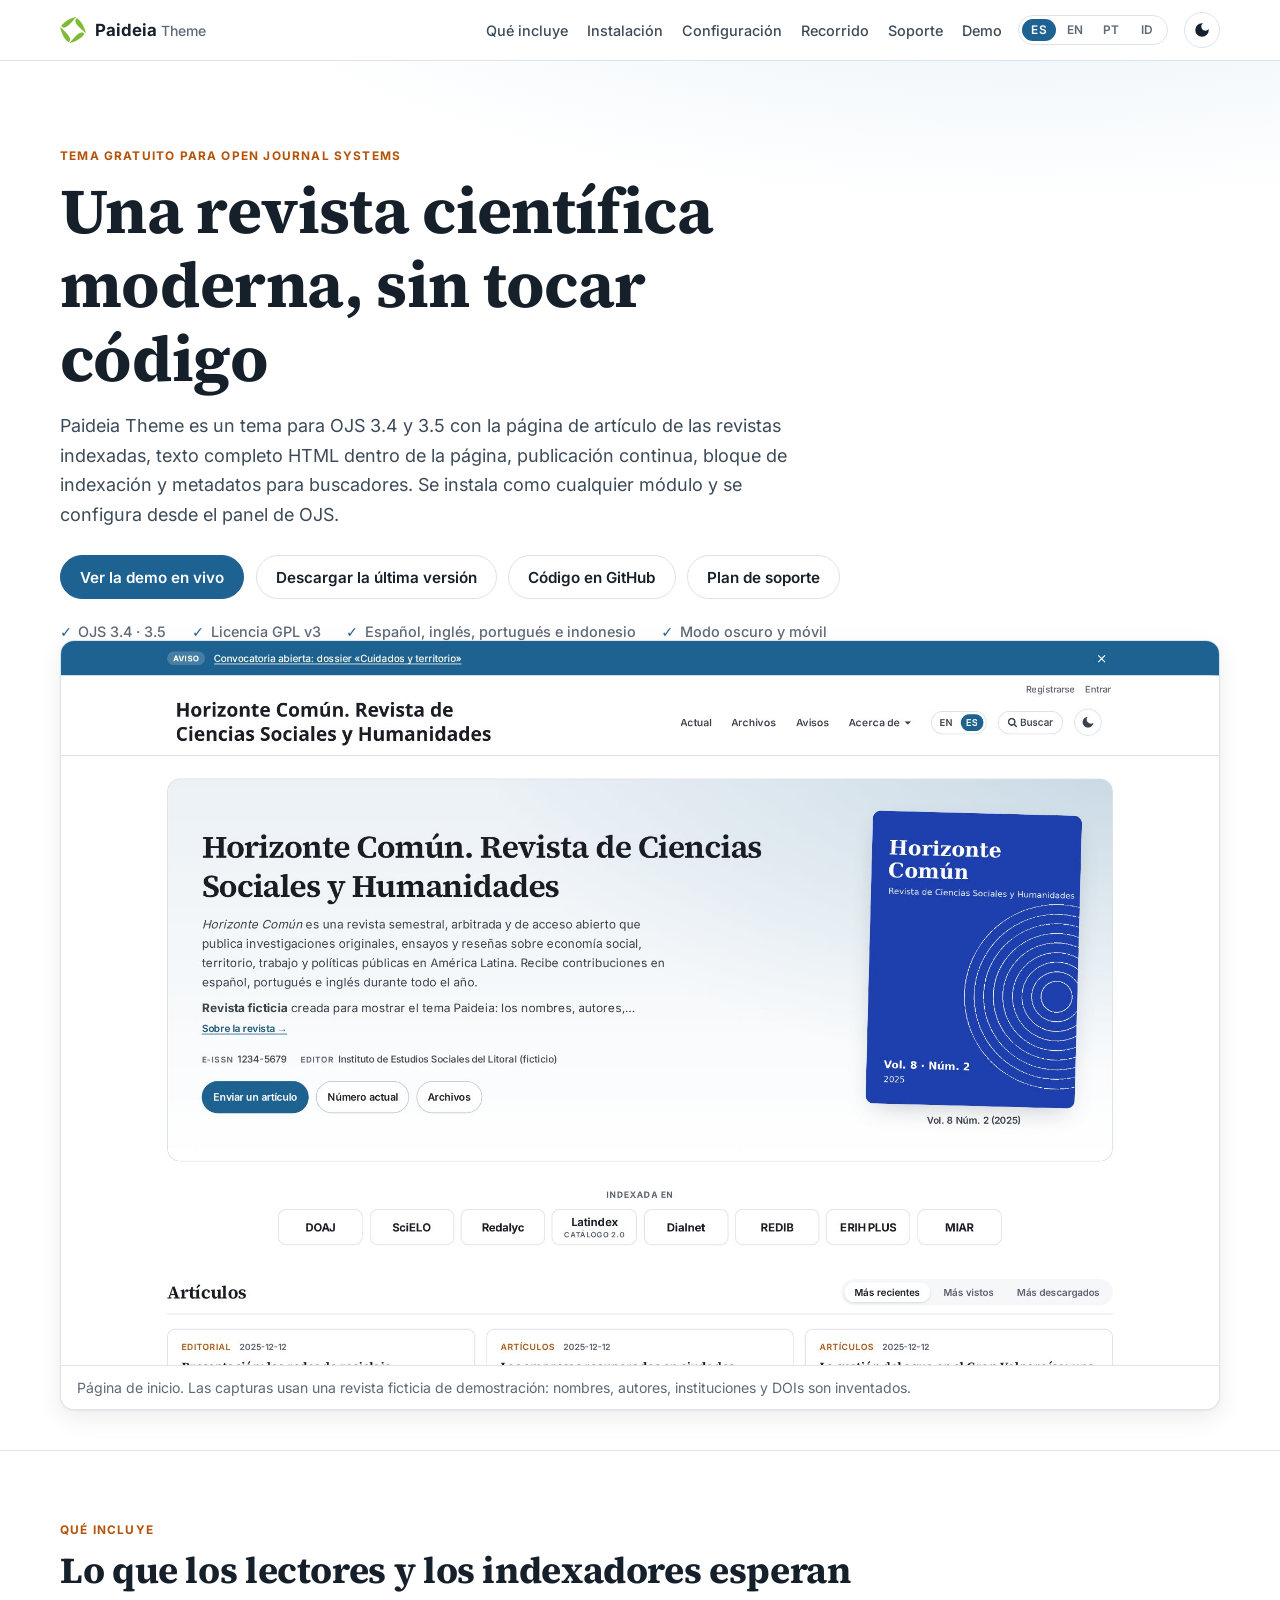
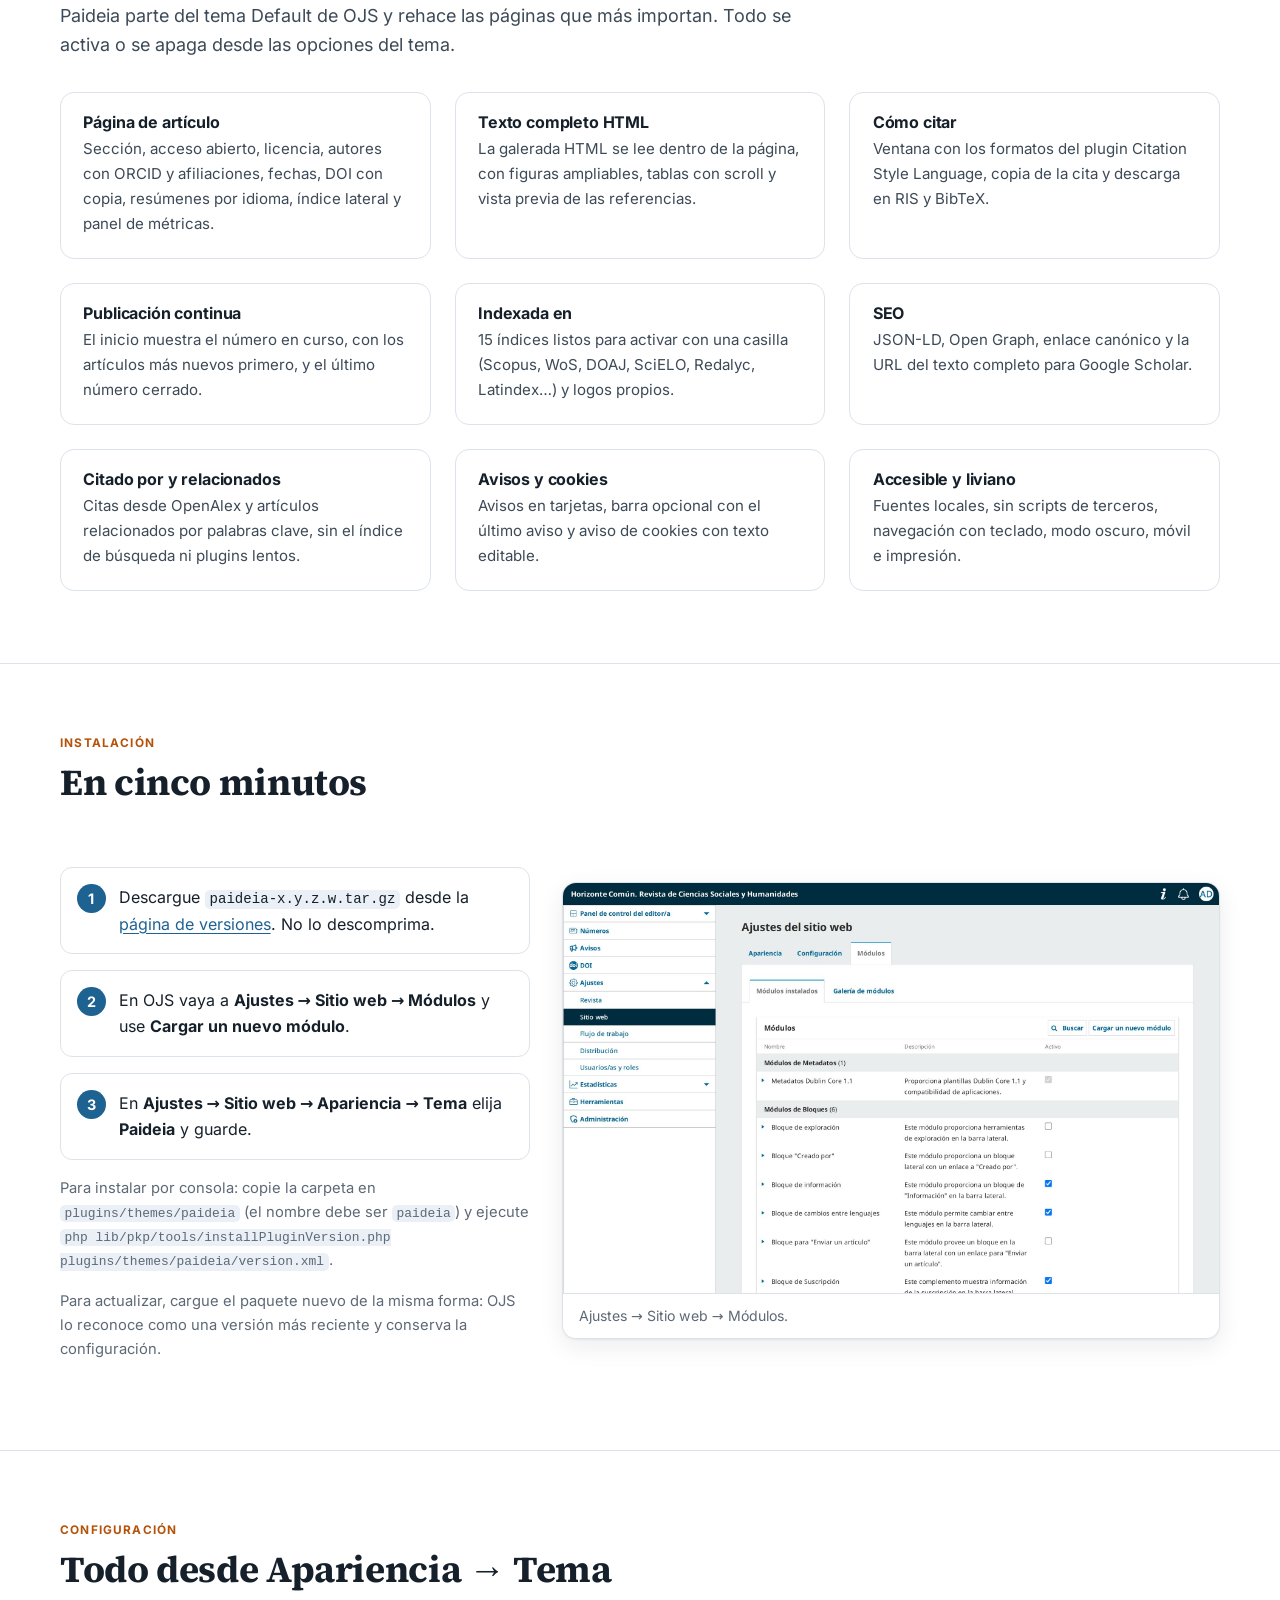
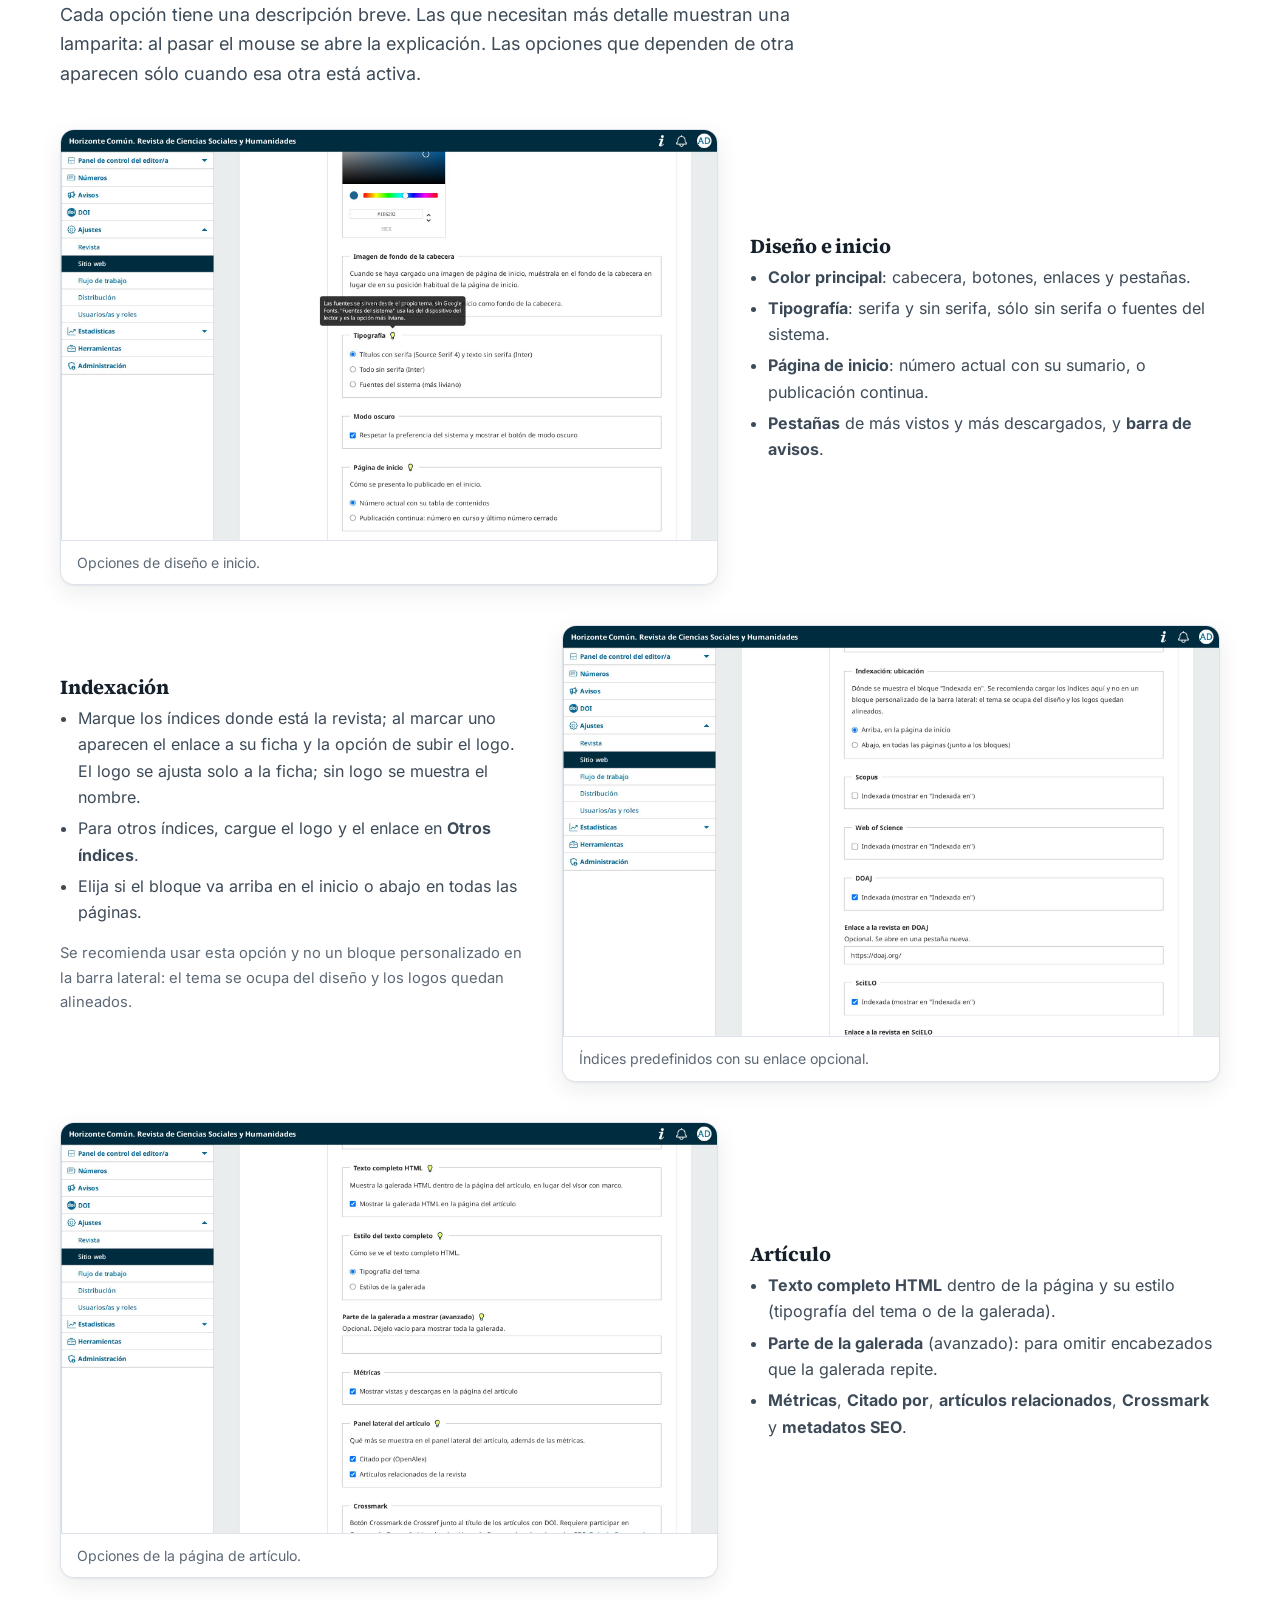
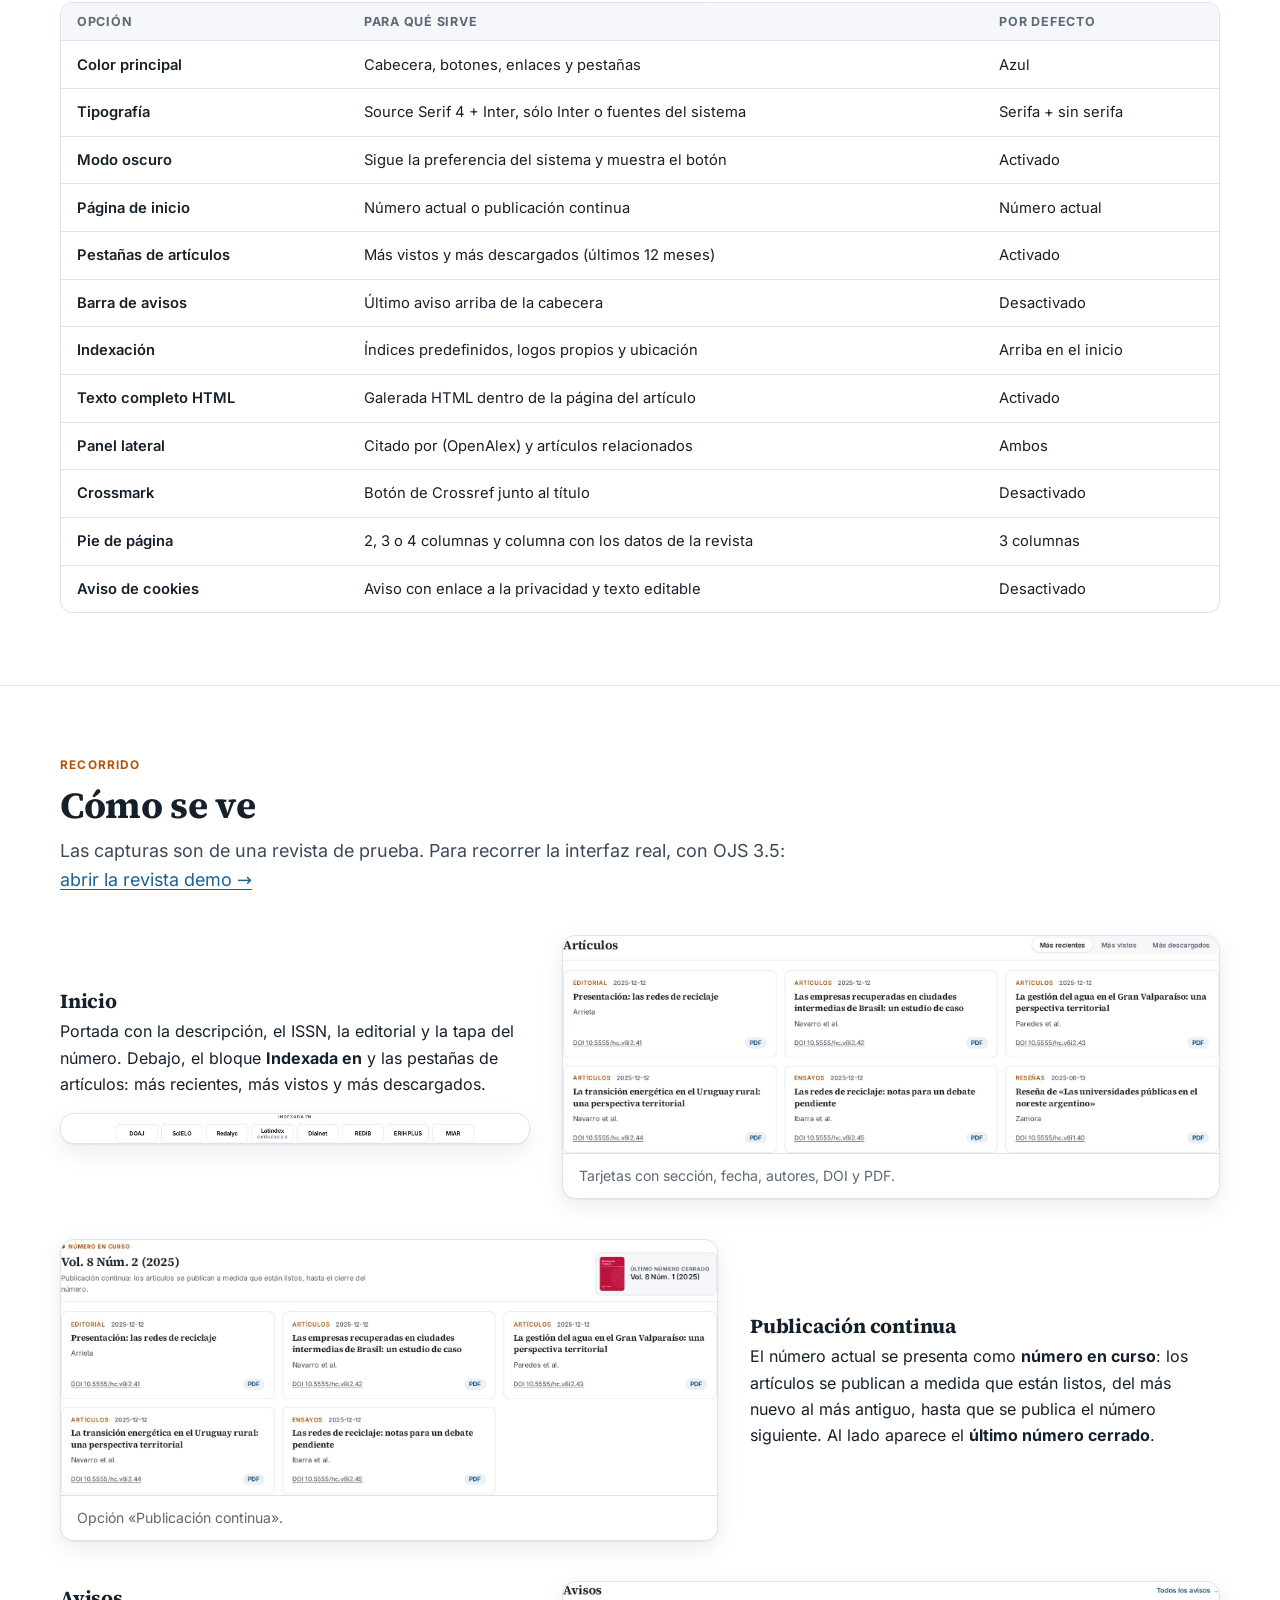
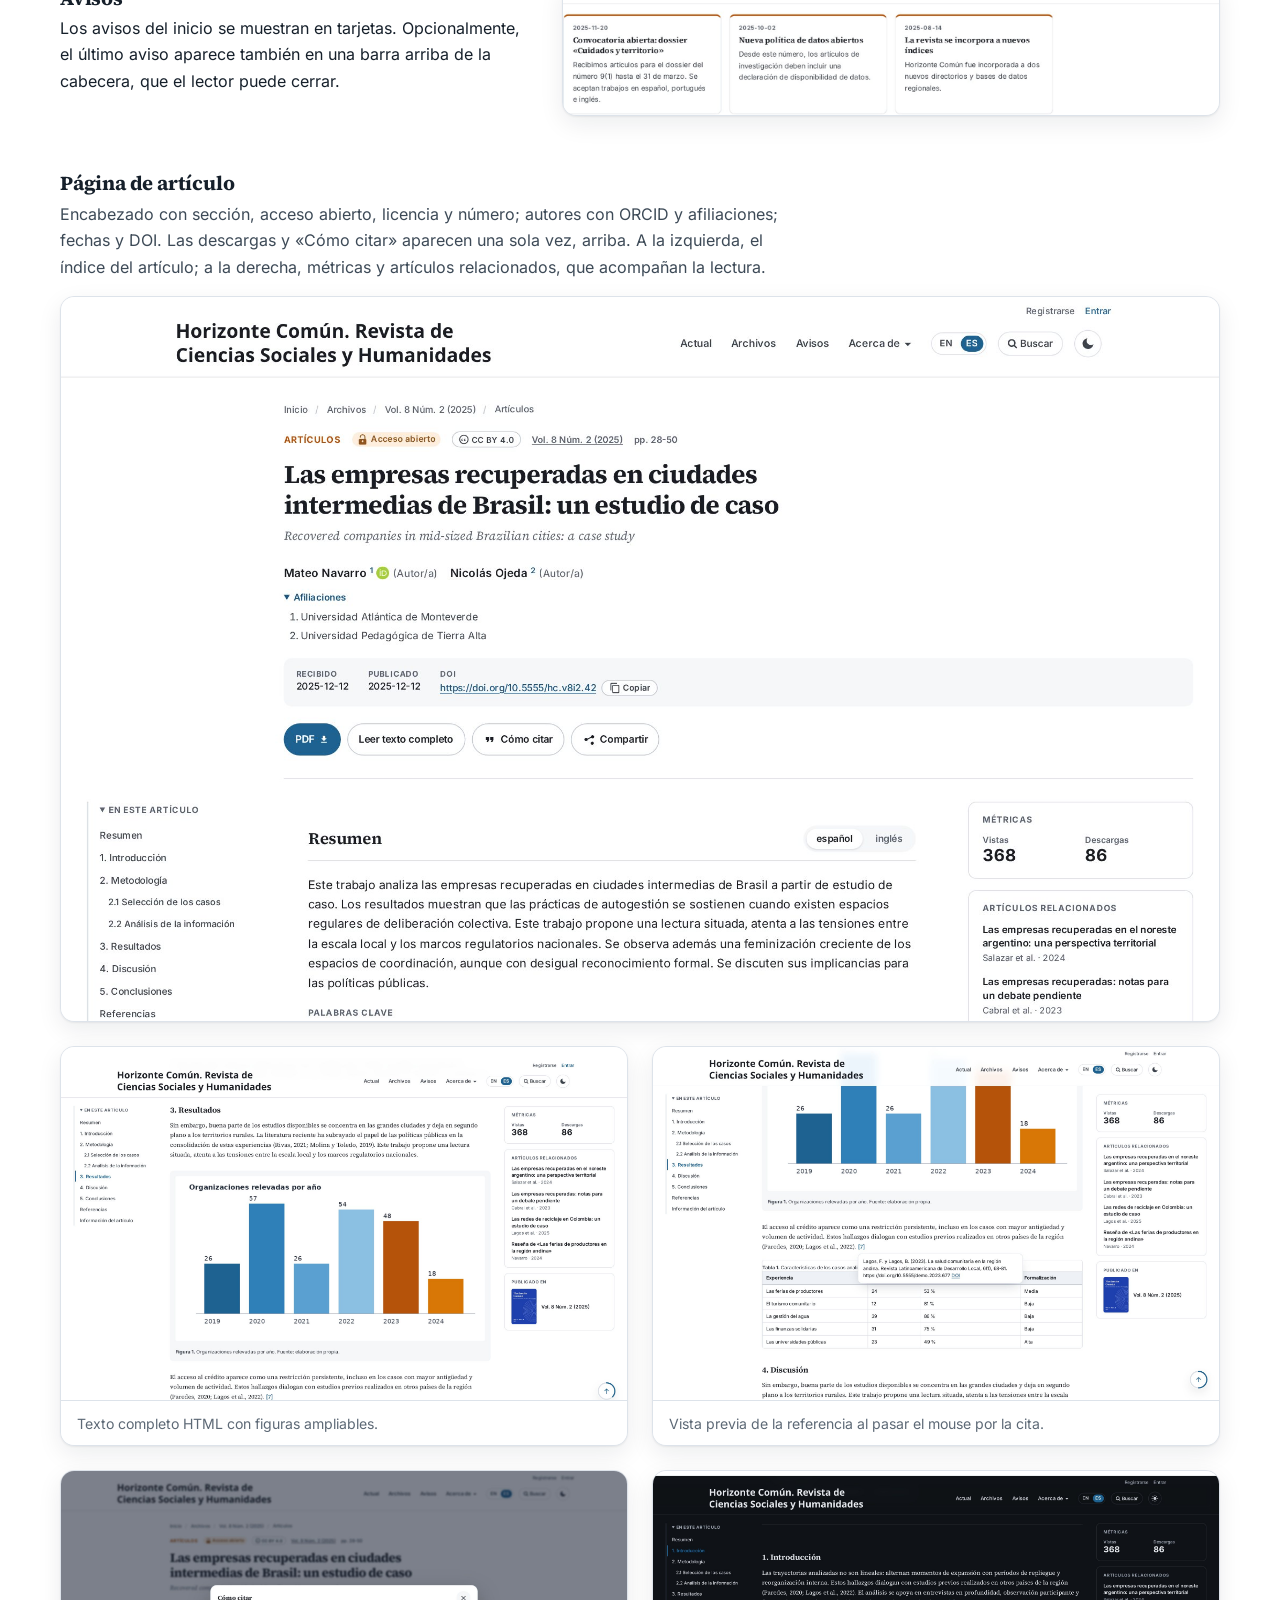
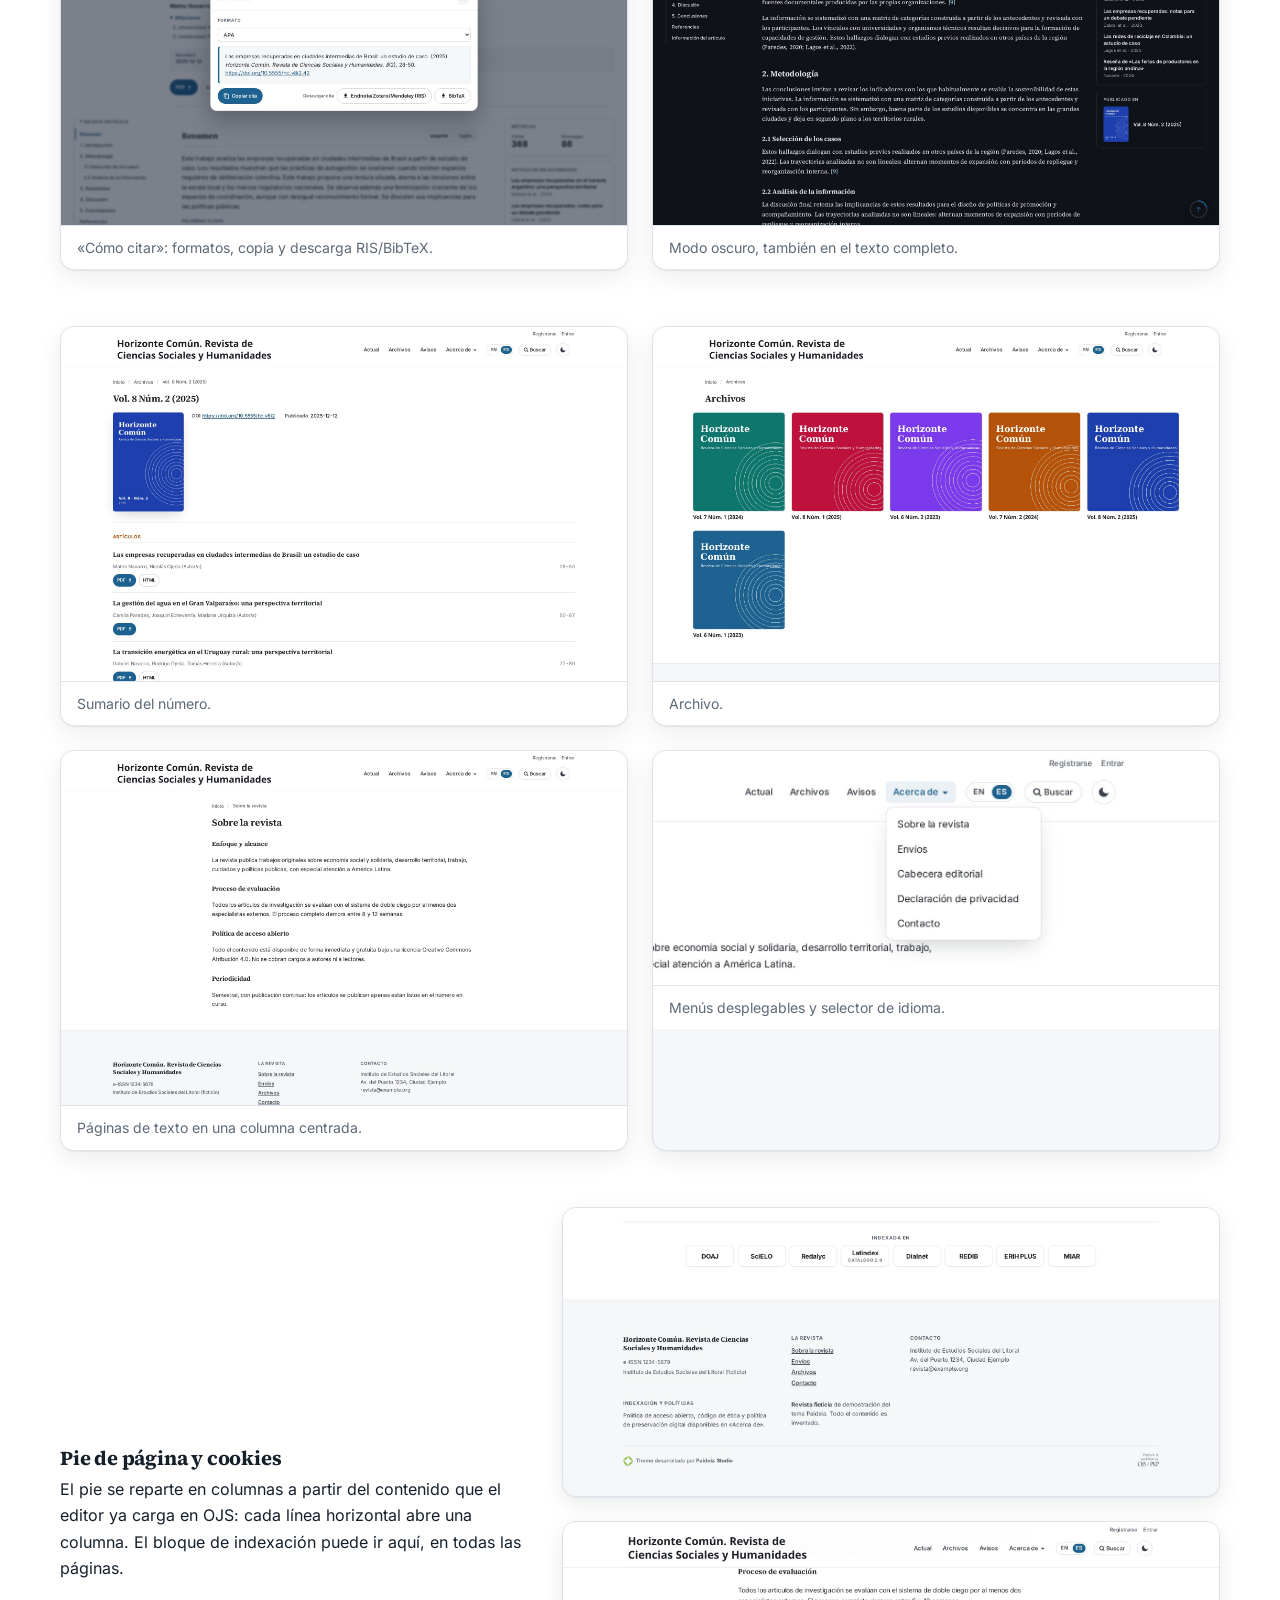
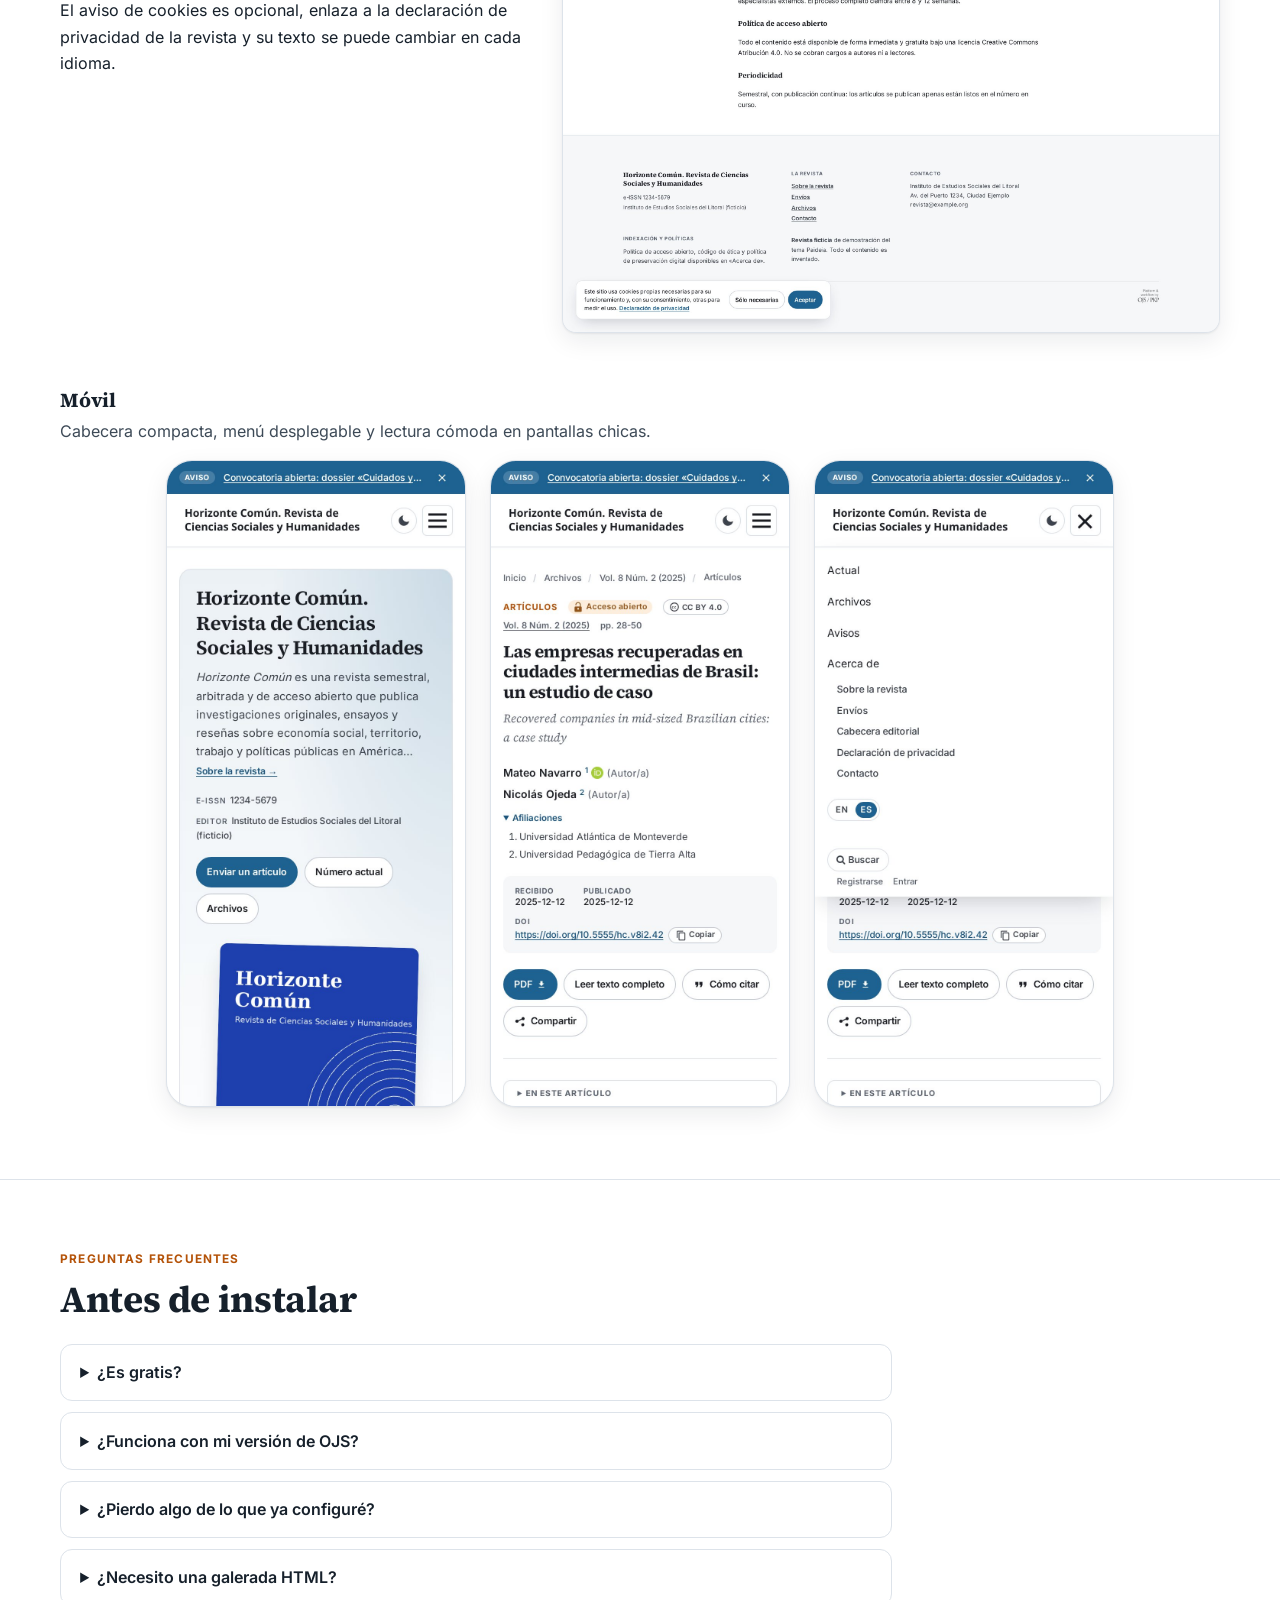
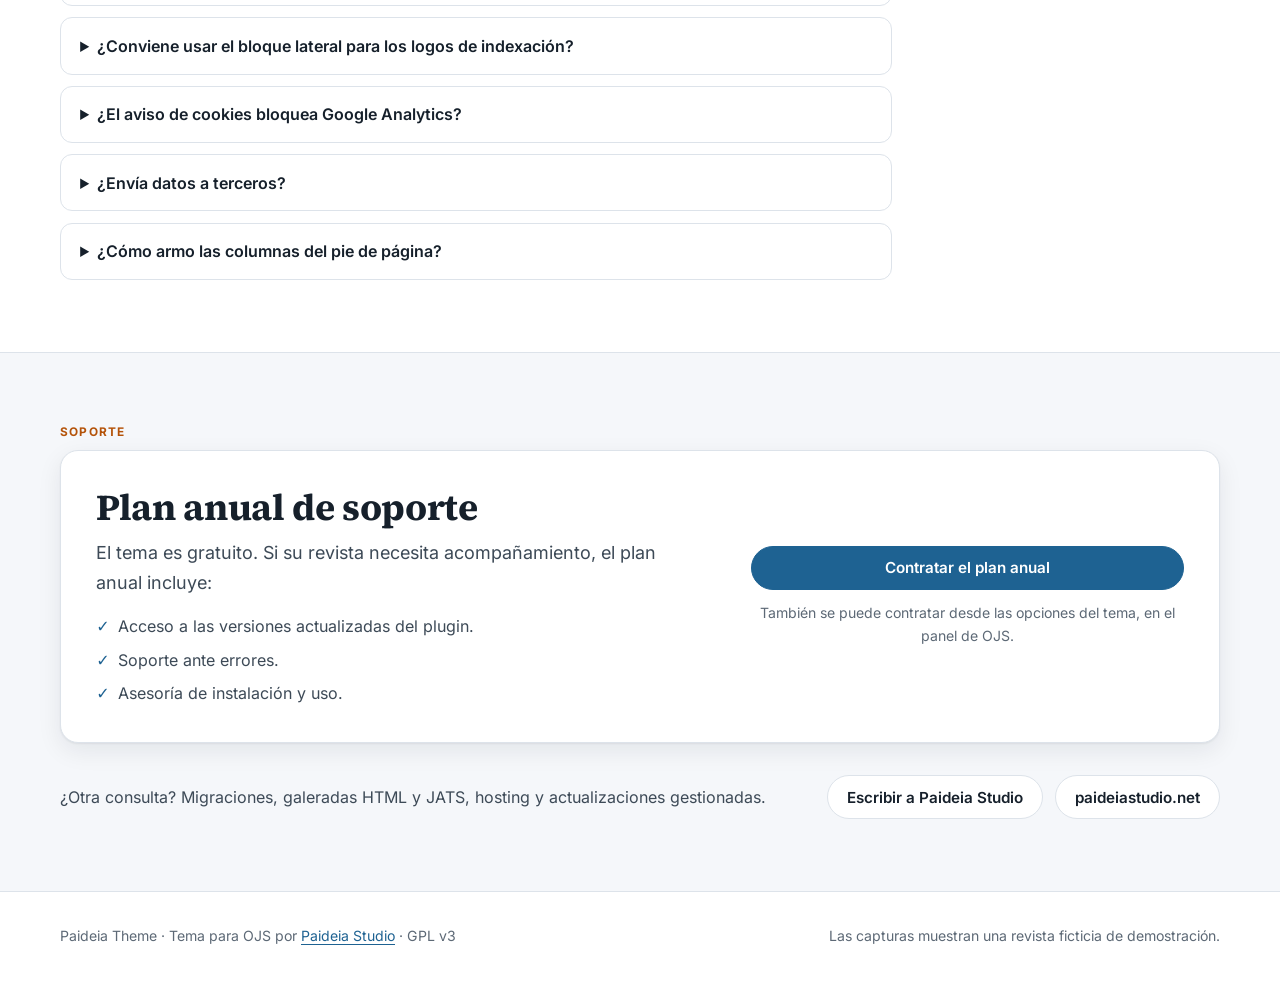
==== commit 1d9395d1: "Guía: enlace a la revista demo en vivo" ====
--- a/docs/index.html
+++ b/docs/index.html
@@ -30,6 +30,7 @@
 			<a href="#configuracion">Configuración</a>
 			<a href="#recorrido">Recorrido</a>
 			<a href="#soporte">Soporte</a>
+			<a href="https://ojs35.paideiastudio.com.ar/index.php/demoestilos/" target="_blank" rel="noopener">Demo</a>
 		</nav>
 		<div class="lang" role="group" aria-label="Idioma">
 			<a href="" hreflang="es" lang="es" title="Español" aria-current="page">ES</a>
@@ -50,7 +51,8 @@
 		<h1>Una revista científica moderna, sin tocar código</h1>
 		<p class="lead">Paideia Theme es un tema para OJS 3.4 y 3.5 con la página de artículo de las revistas indexadas, texto completo HTML dentro de la página, publicación continua, bloque de indexación y metadatos para buscadores. Se instala como cualquier módulo y se configura desde el panel de OJS.</p>
 		<div class="cta">
-			<a class="btn btn--primary" href="https://github.com/PaideiaPublishingServices/paideiaTheme/releases/latest">Descargar la última versión</a>
+			<a class="btn btn--primary" href="https://ojs35.paideiastudio.com.ar/index.php/demoestilos/" target="_blank" rel="noopener">Ver la demo en vivo</a>
+			<a class="btn" href="https://github.com/PaideiaPublishingServices/paideiaTheme/releases/latest">Descargar la última versión</a>
 			<a class="btn" href="https://github.com/PaideiaPublishingServices/paideiaTheme">Código en GitHub</a>
 			<a class="btn" href="#soporte">Plan de soporte</a>
 		</div>
@@ -175,6 +177,7 @@
 	<div class="wrap">
 		<p class="eyebrow">Recorrido</p>
 		<h2>Cómo se ve</h2>
+		<p class="lead">Las capturas son de una revista de prueba. Para recorrer la interfaz real, con OJS 3.5: <a href="https://ojs35.paideiastudio.com.ar/index.php/demoestilos/" target="_blank" rel="noopener">abrir la revista demo →</a></p>
 		<p style="color:var(--muted);font-size:.92rem"></p>
 
 		<div class="row">
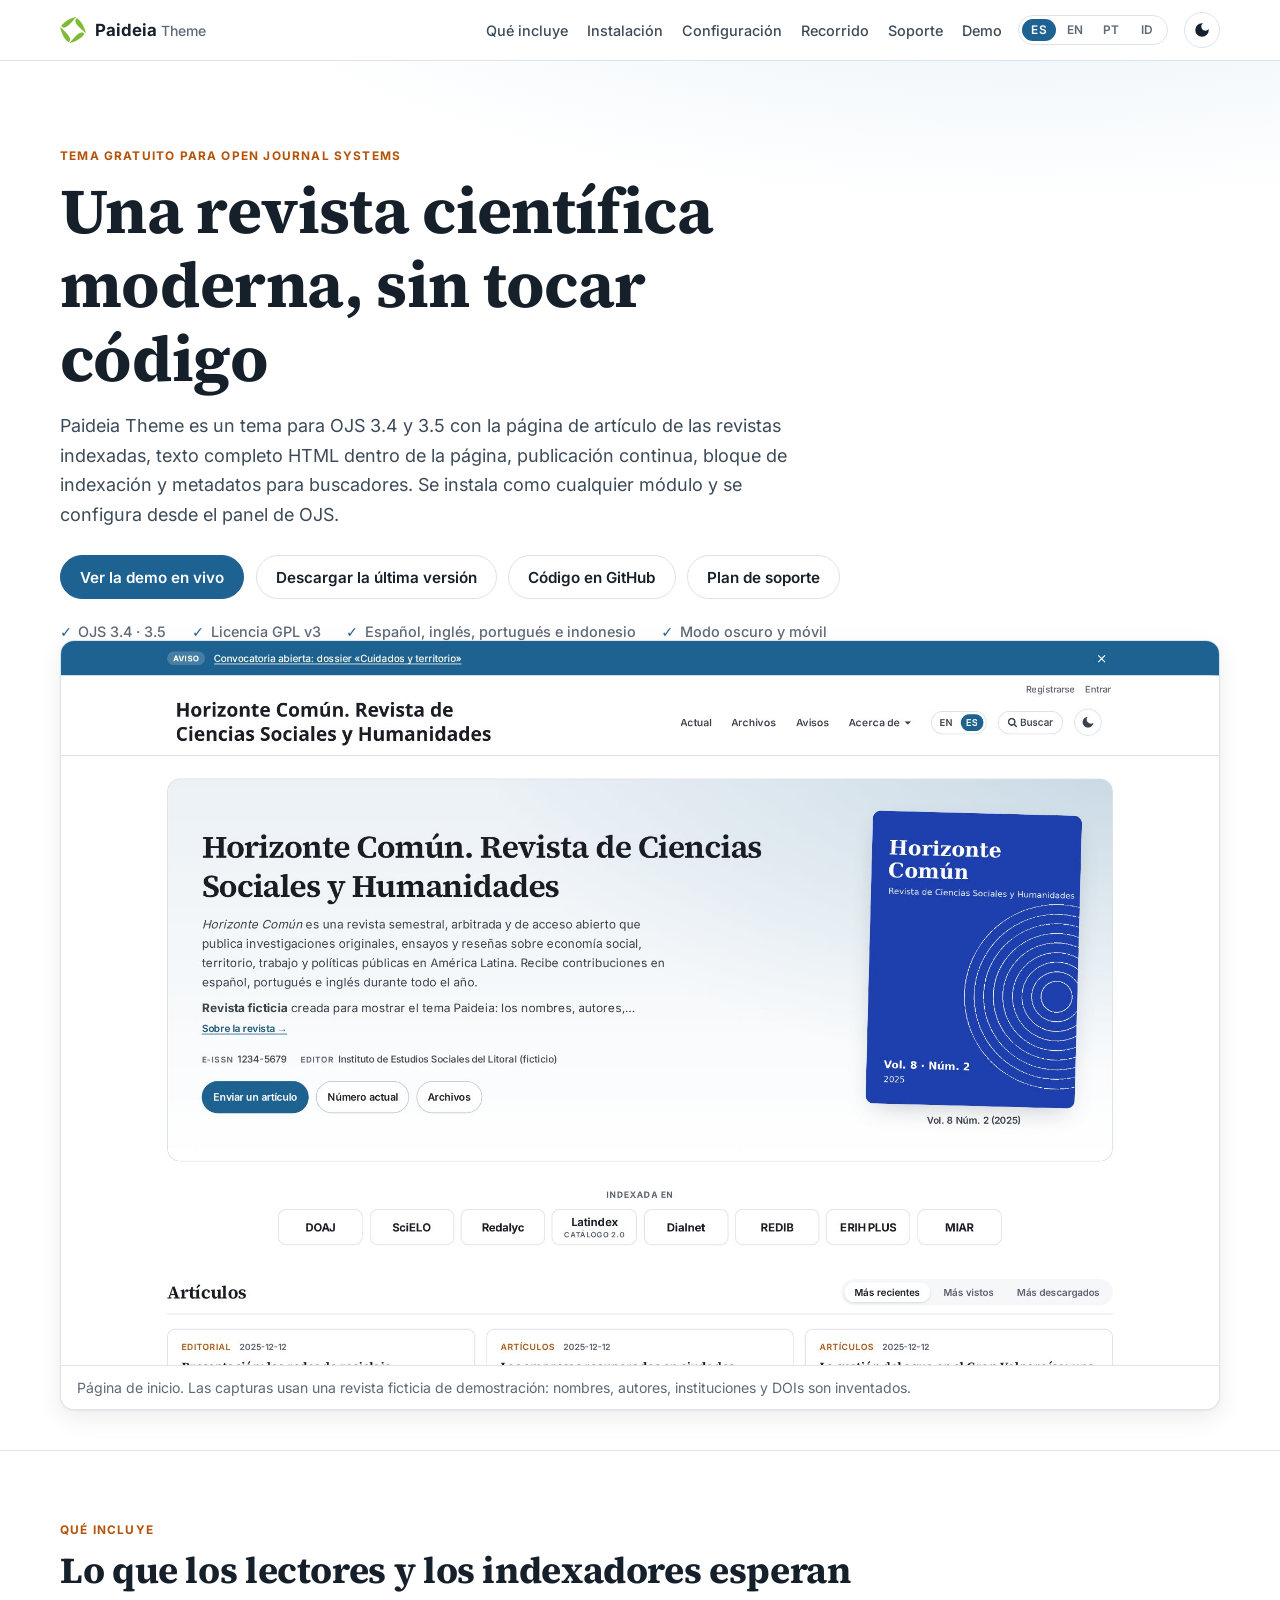
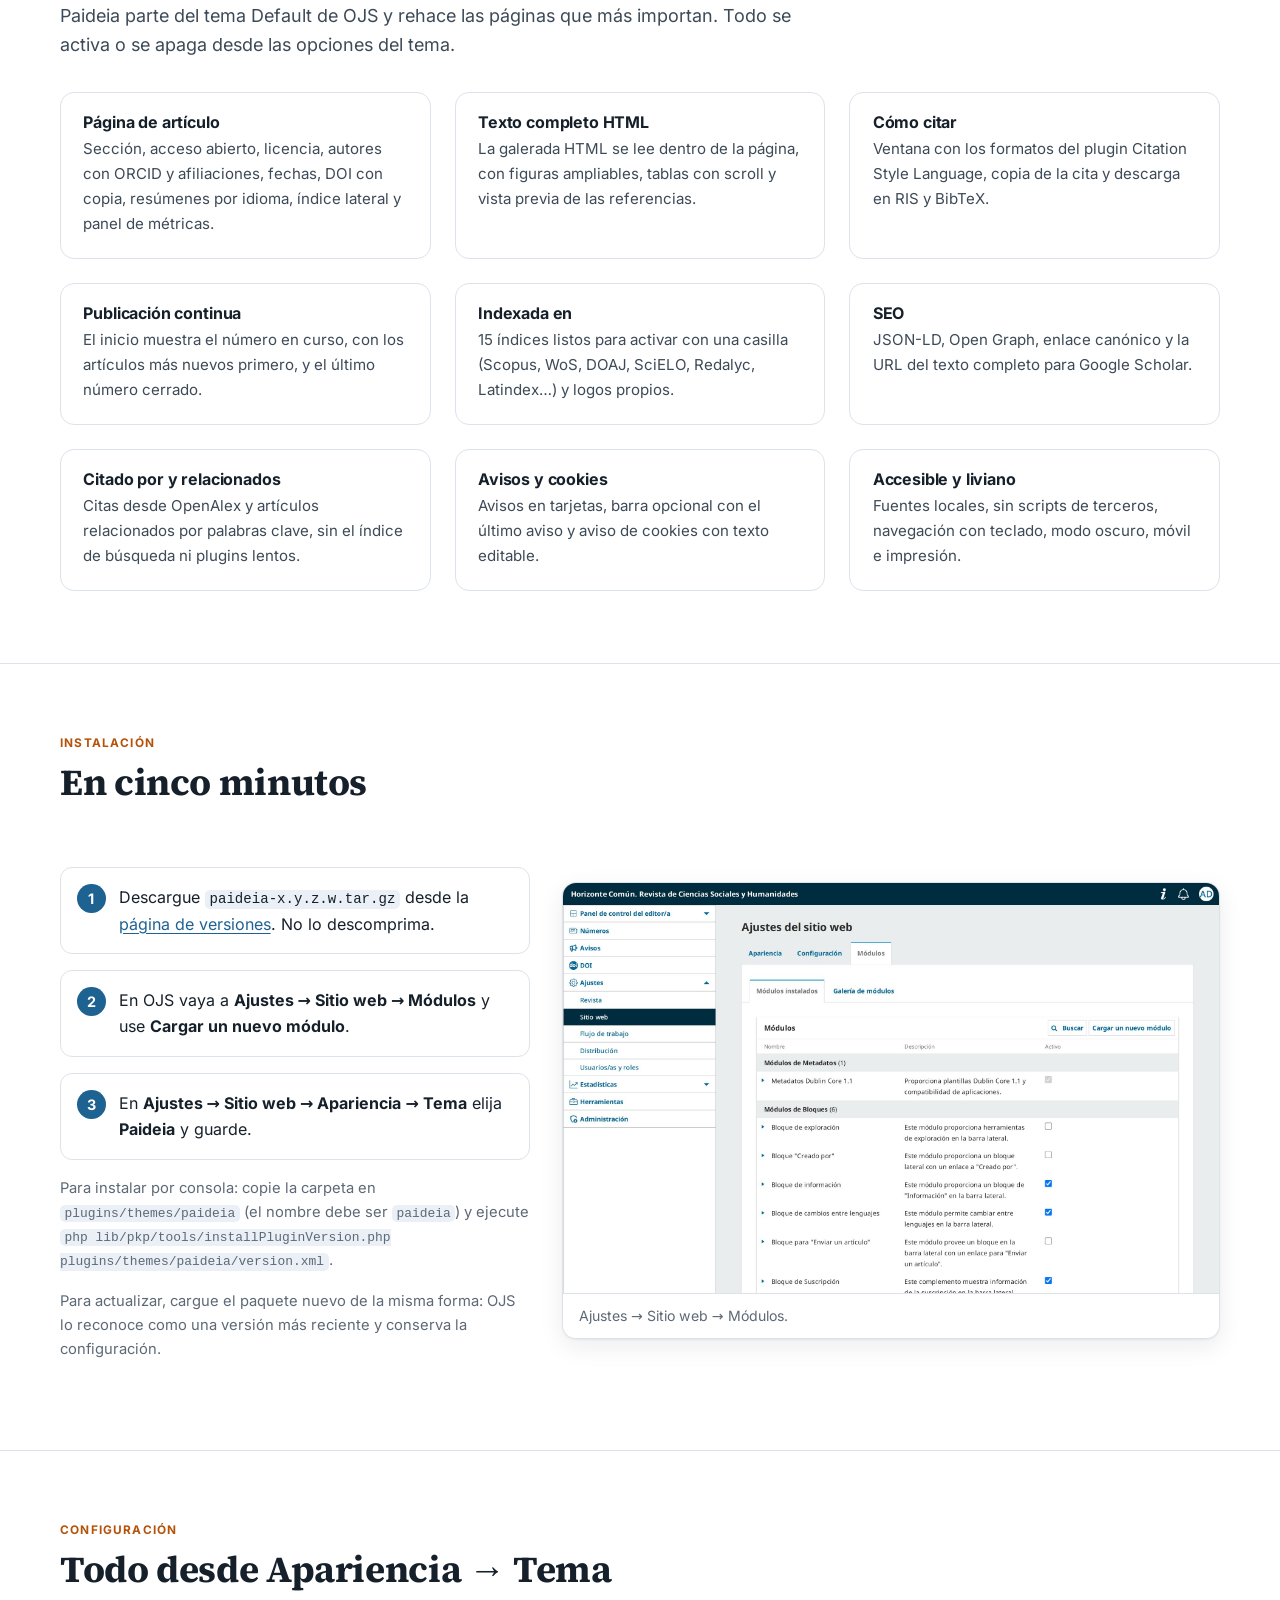
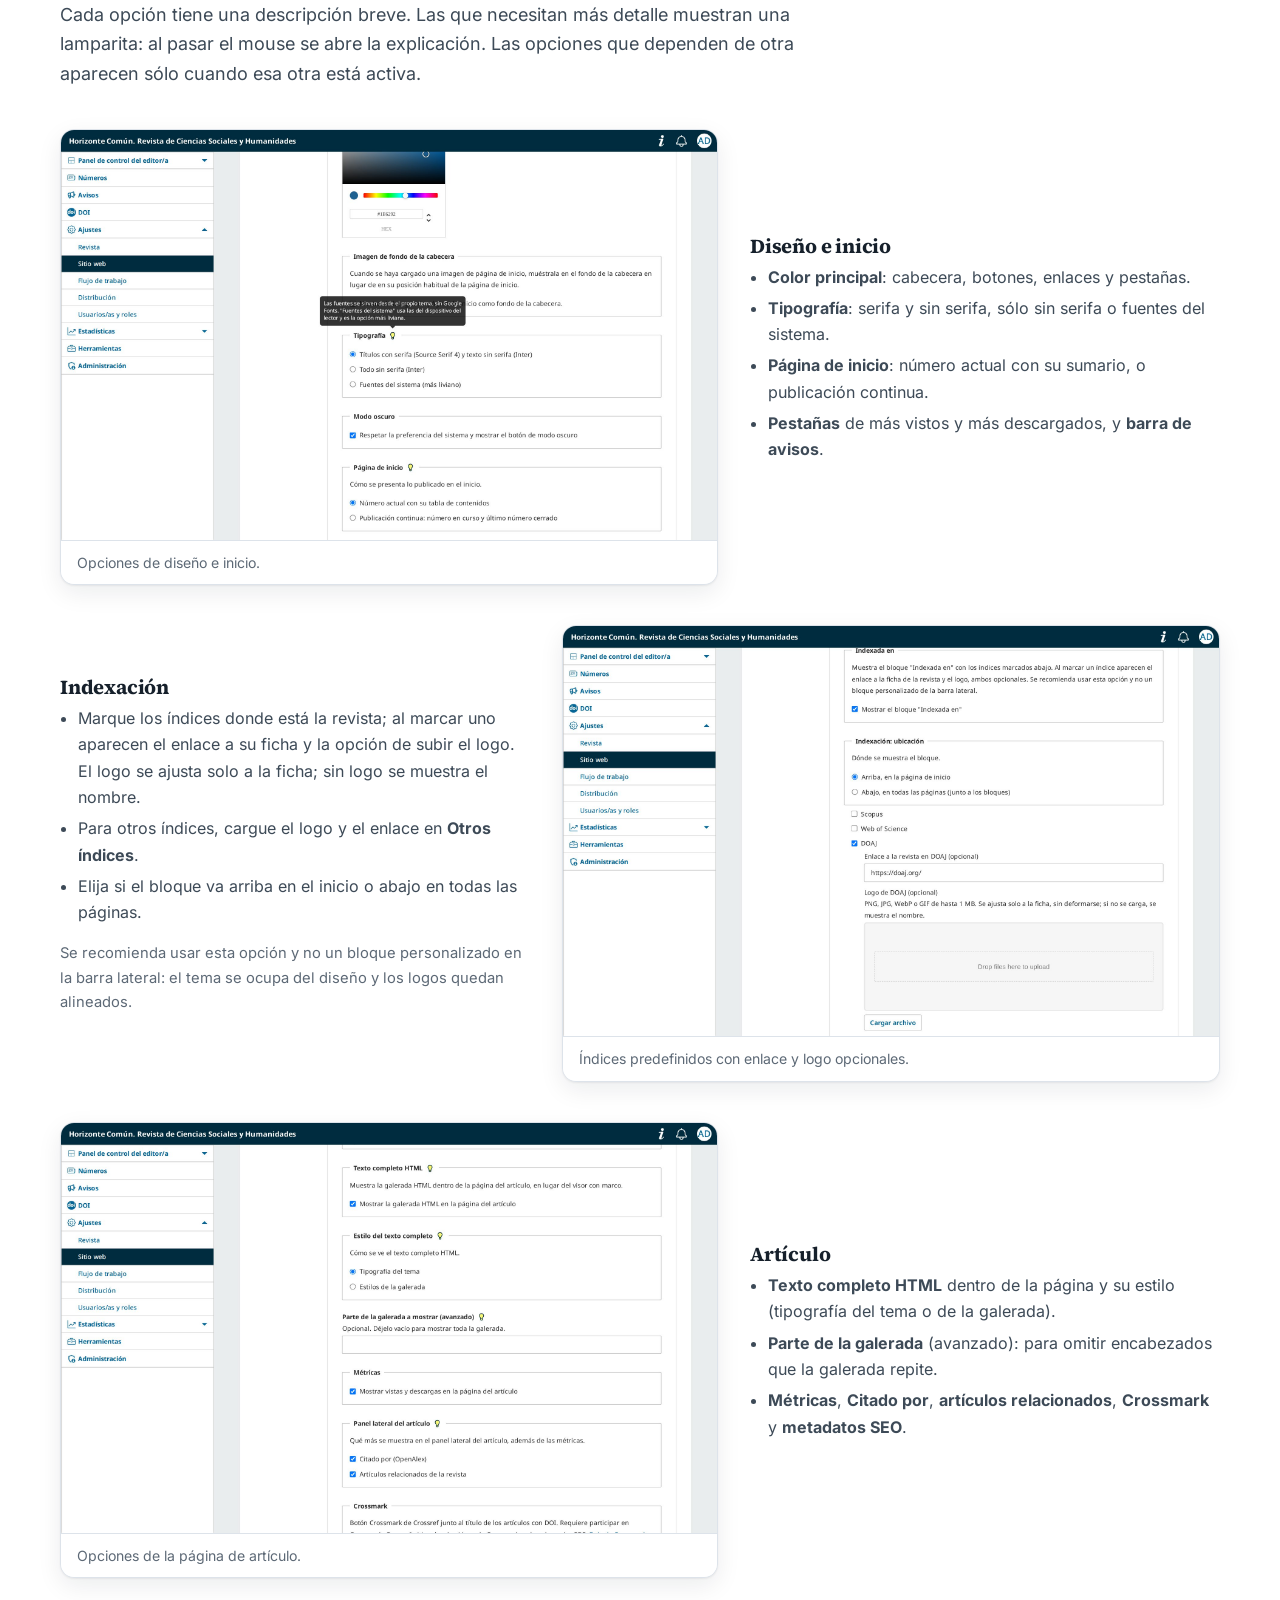
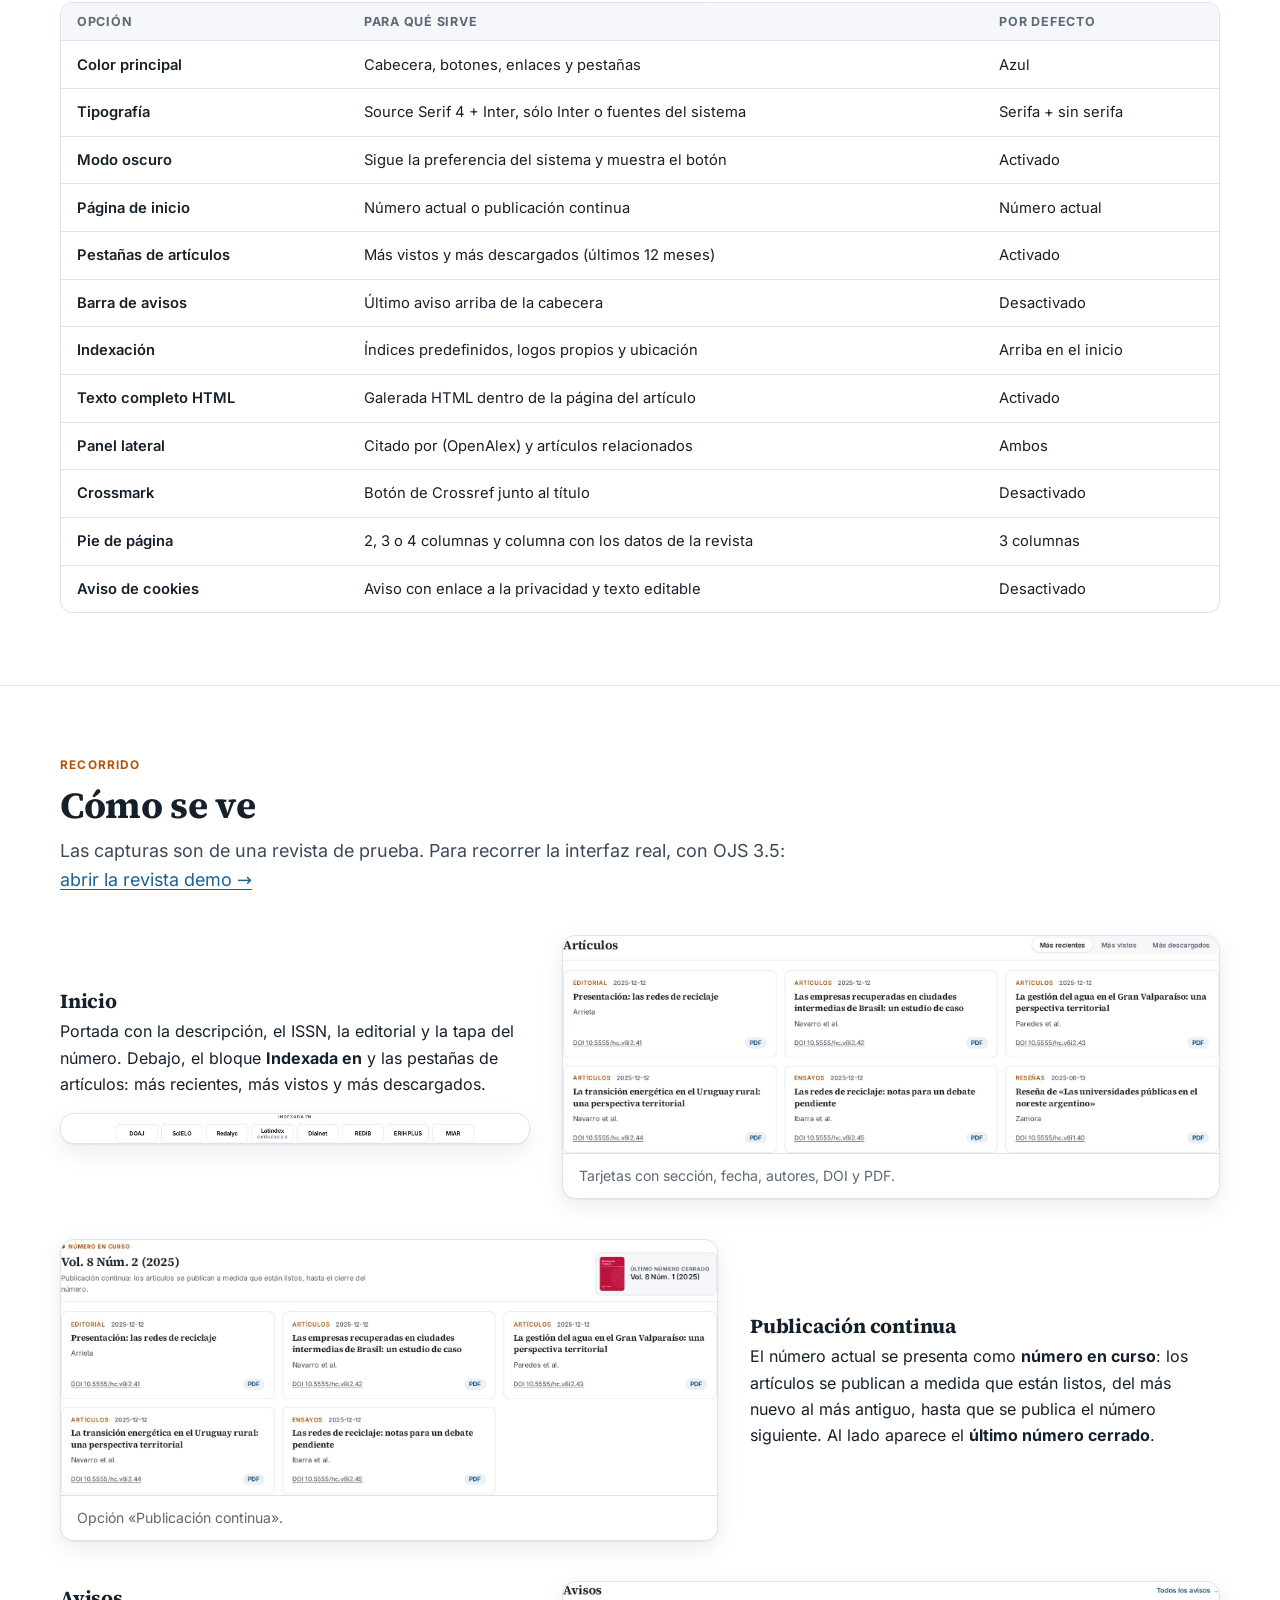
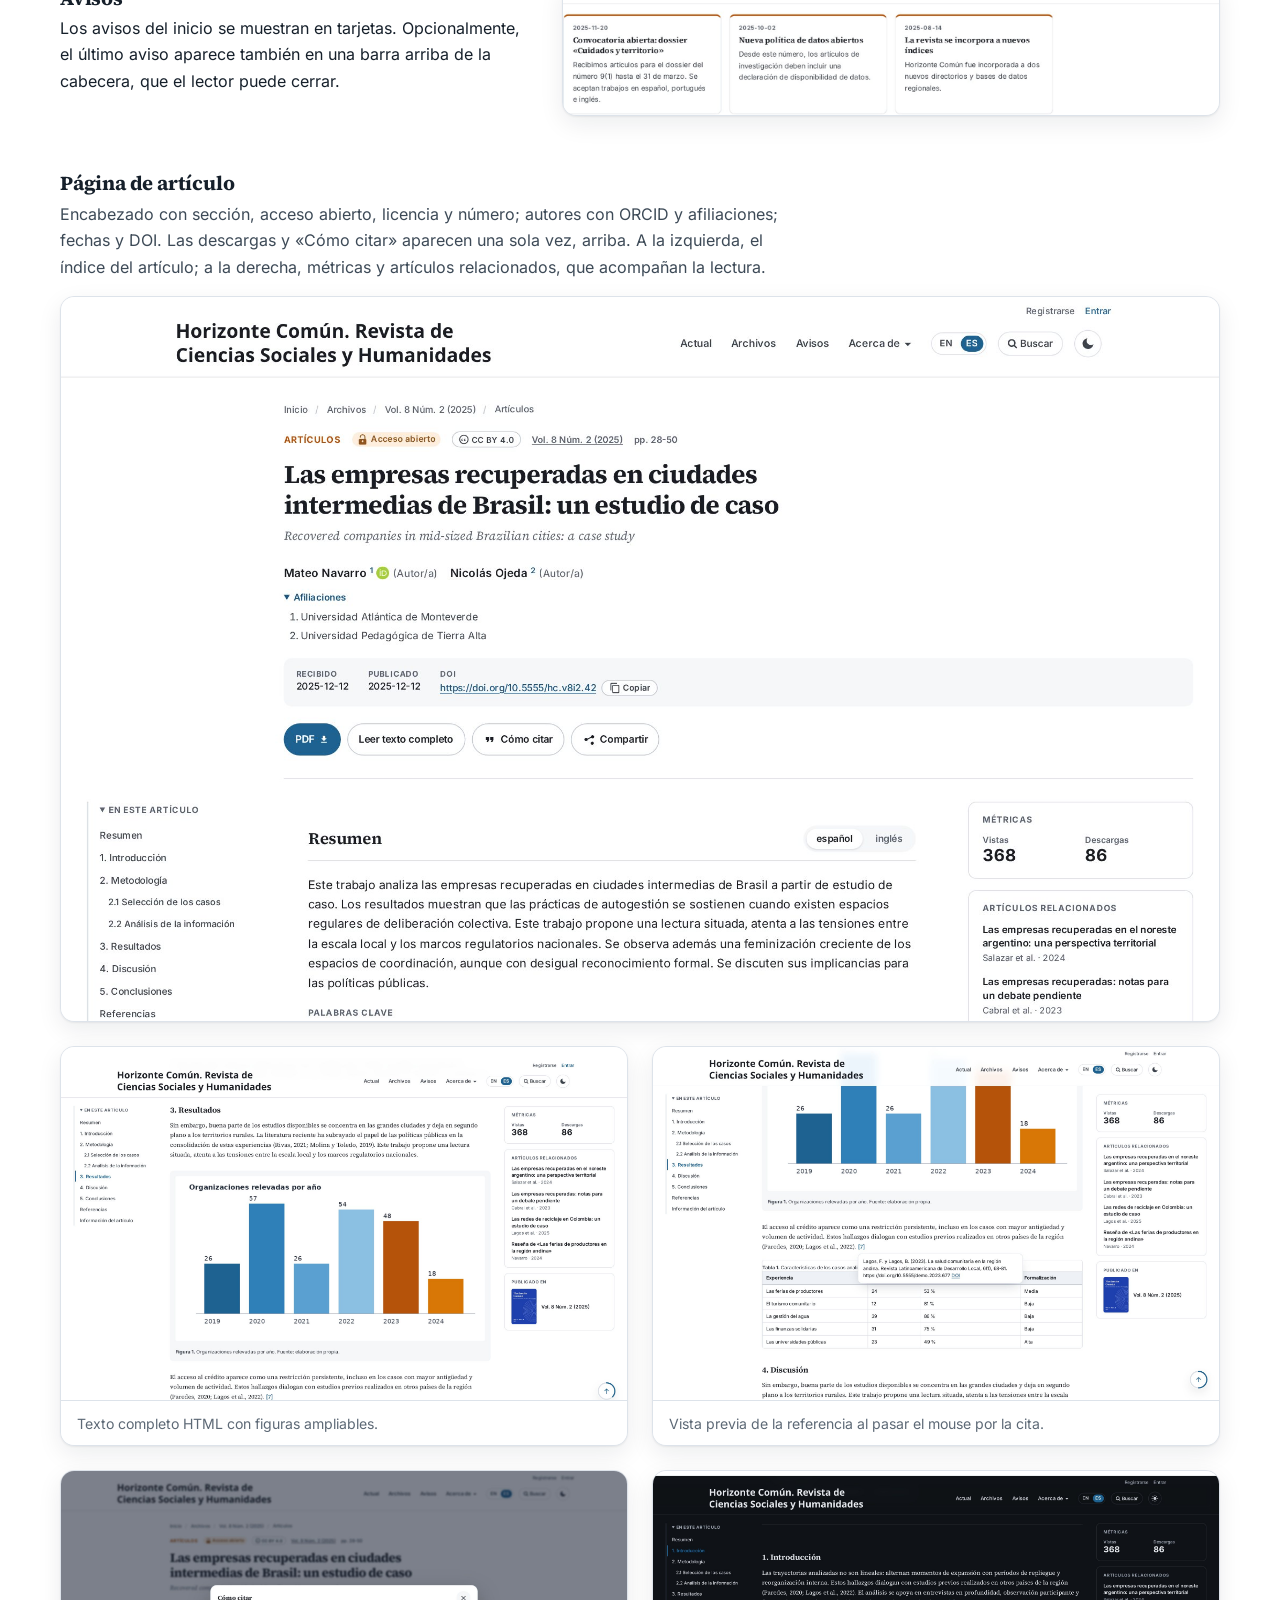
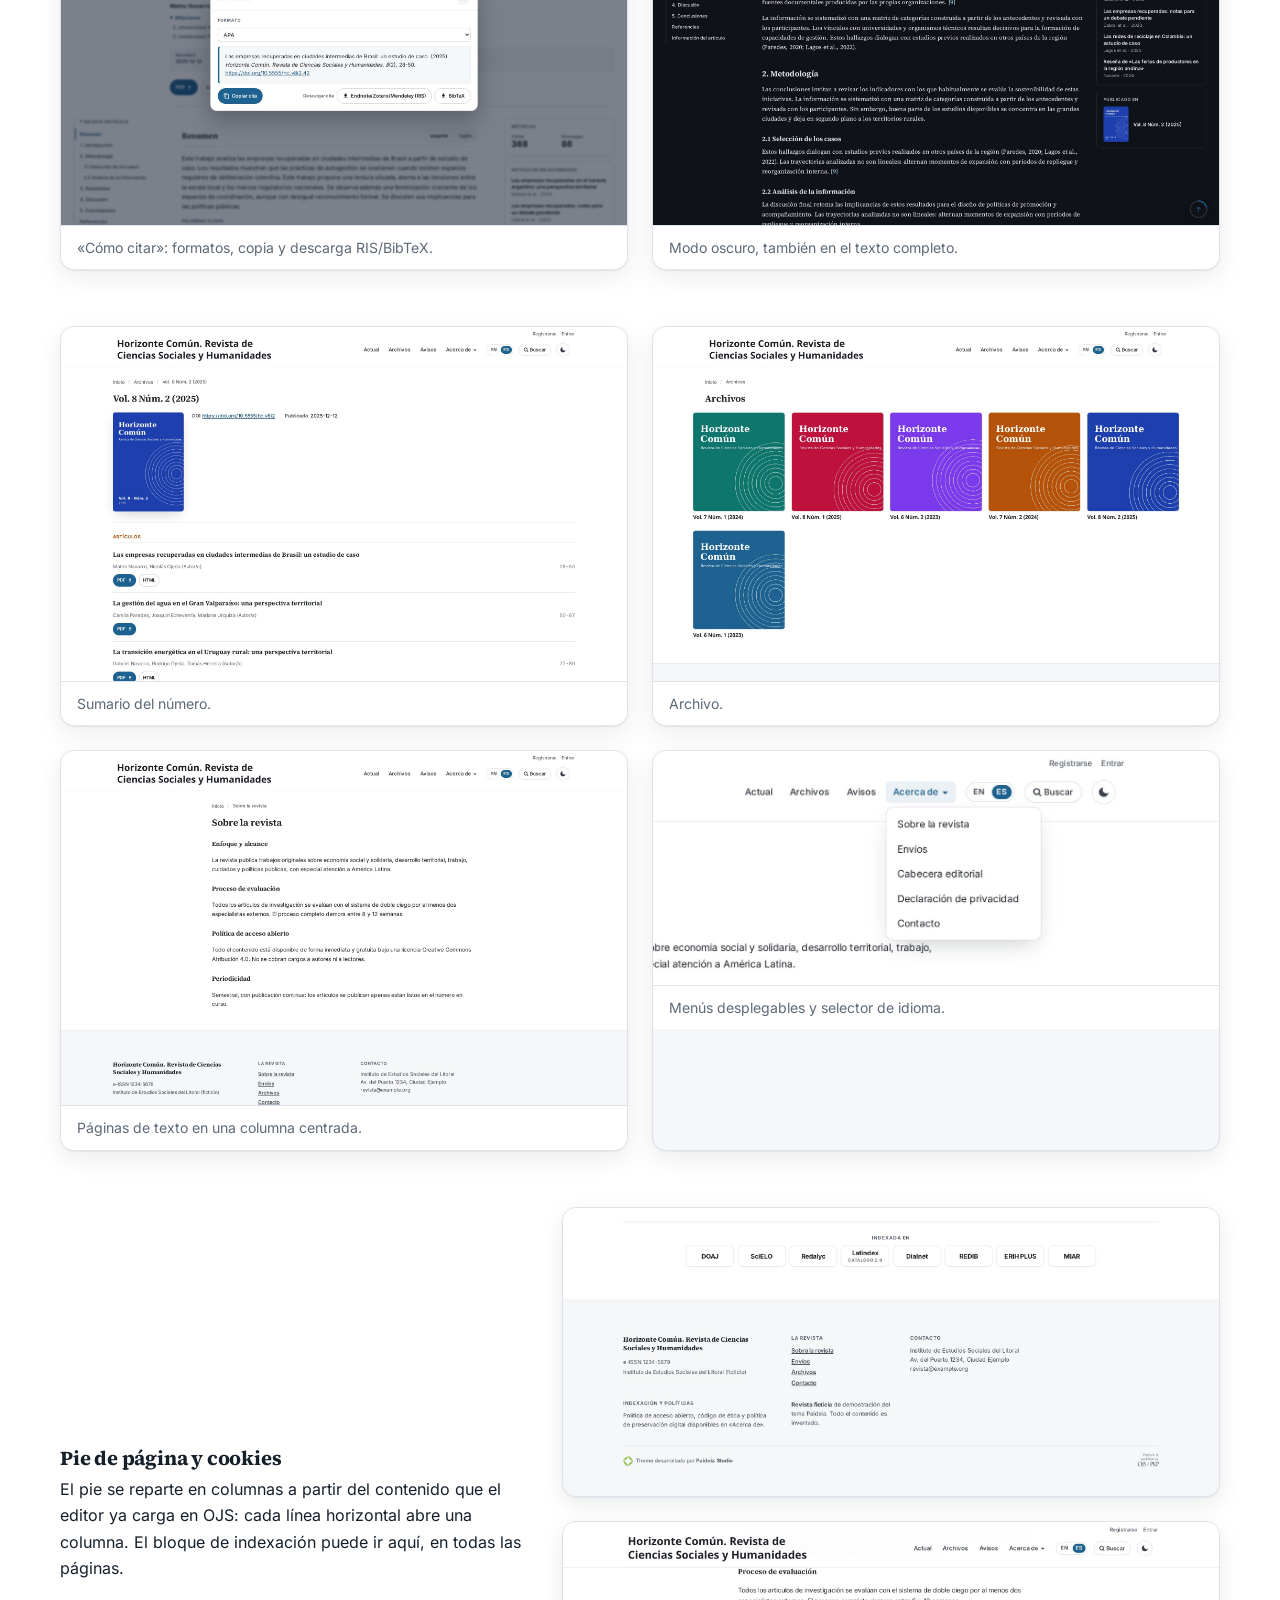
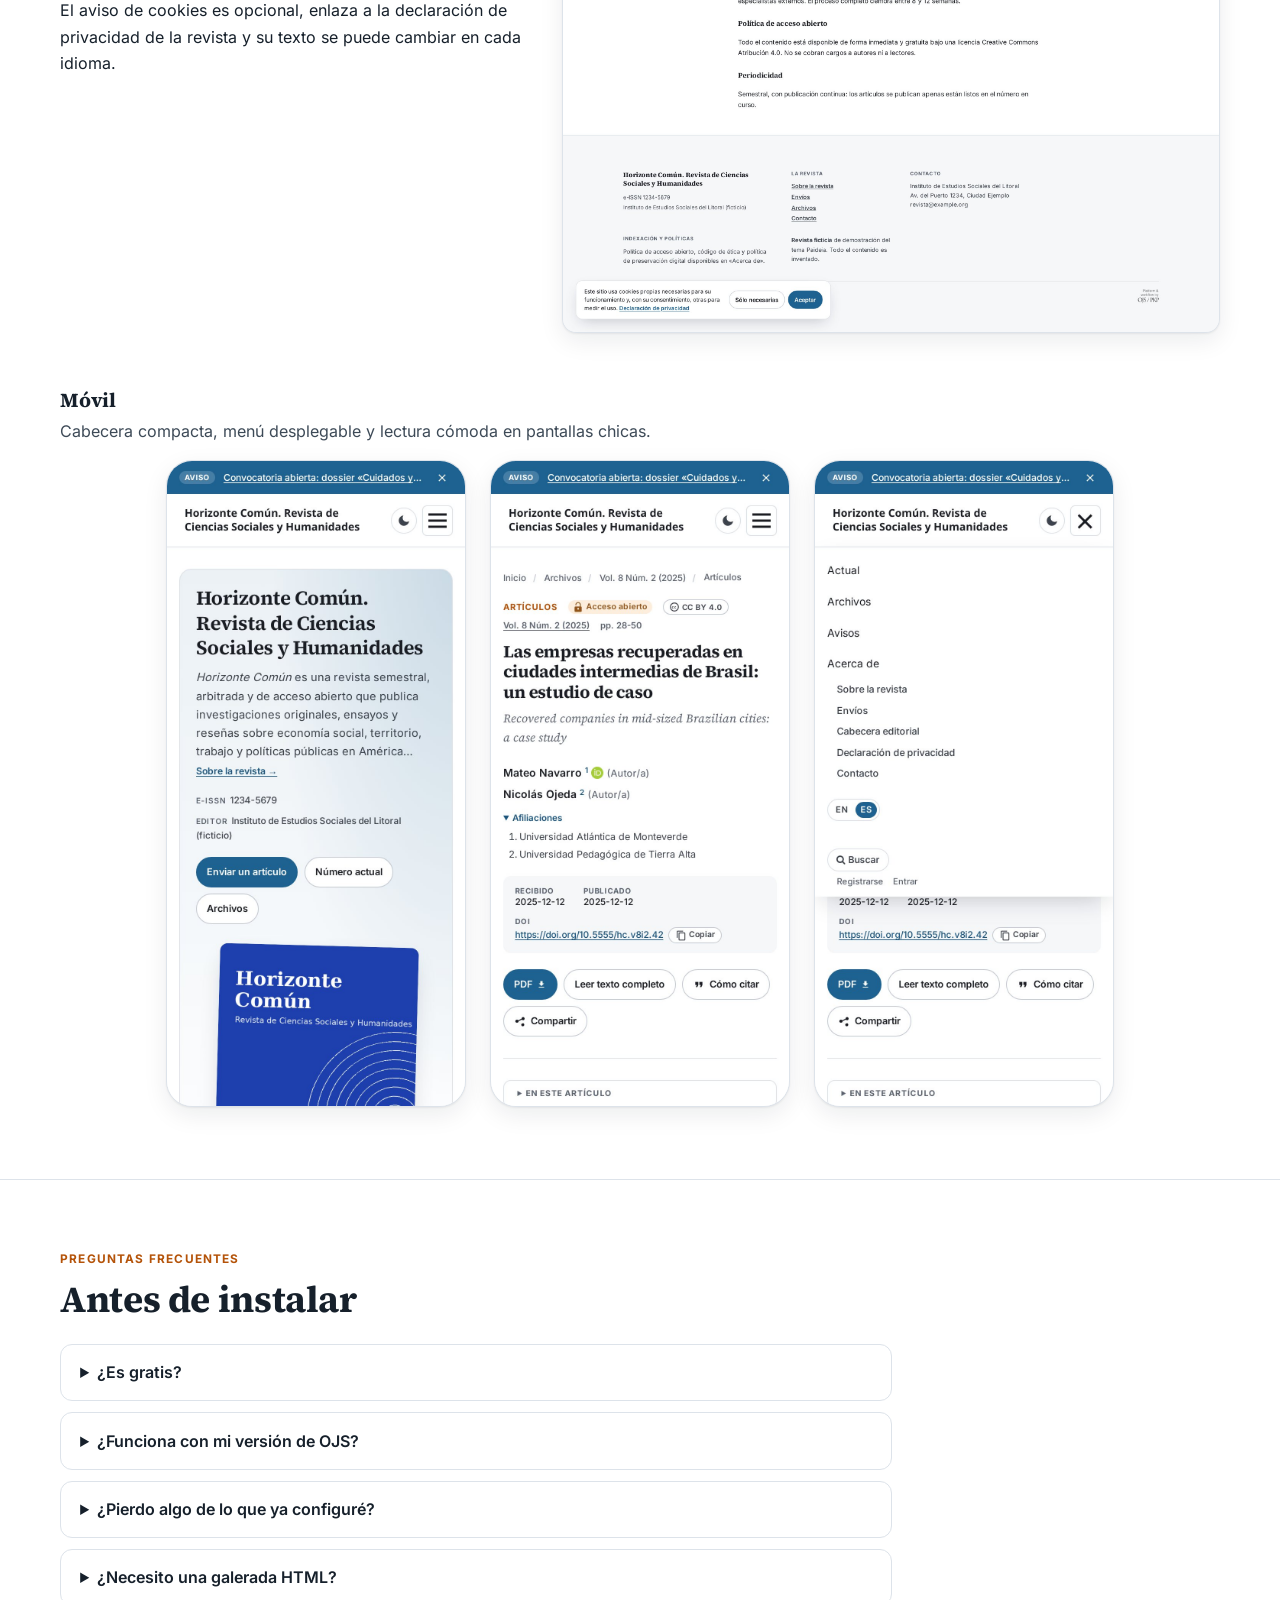
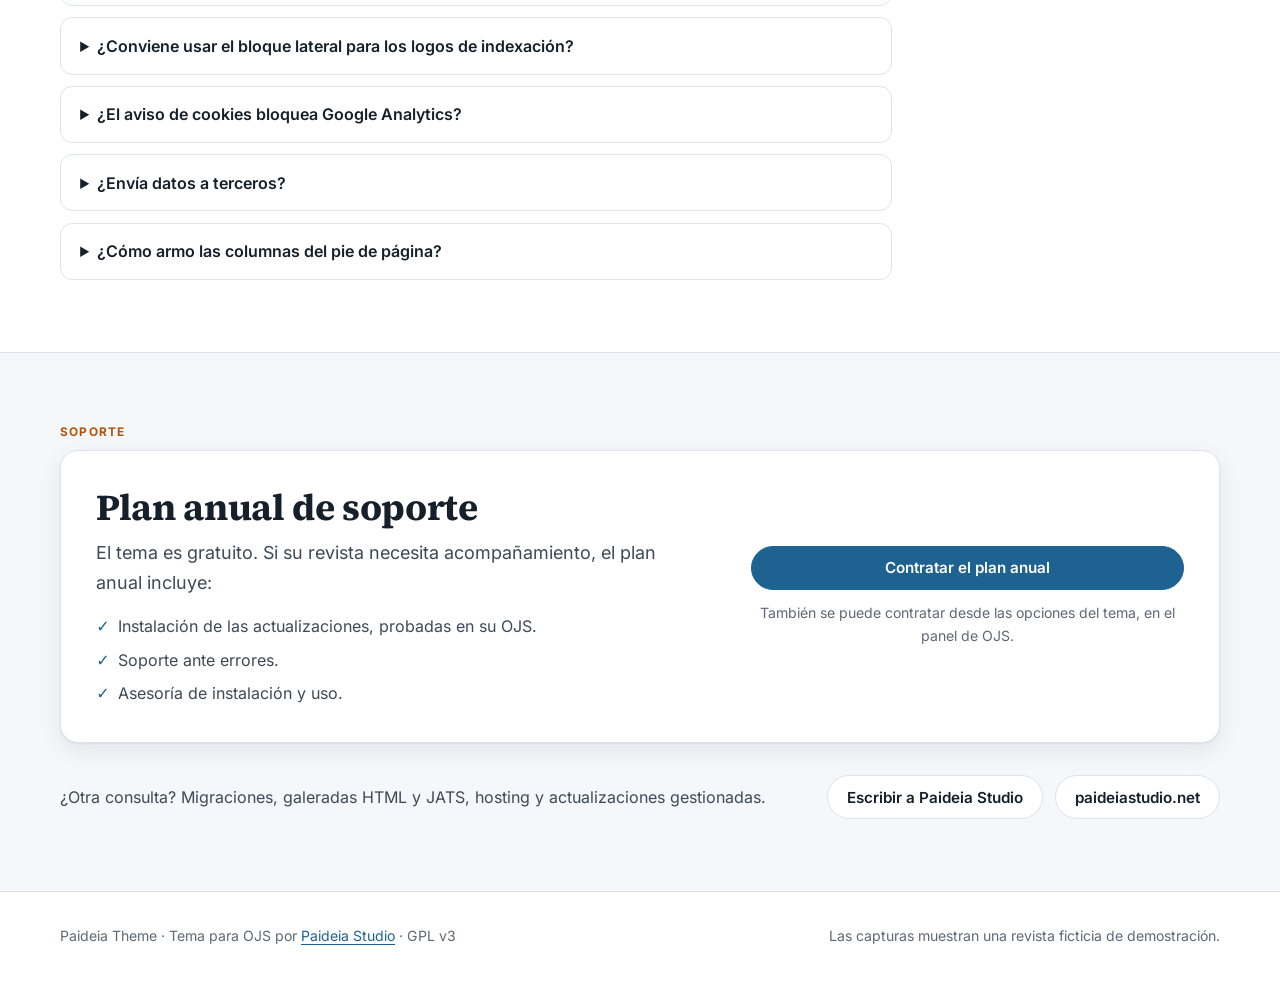
==== commit d65a60e5: "Primera versión pública: 1.0.0.0 - Plan de soporte: incluye la instalación de las actualizaciones,  " ====
--- a/docs/index.html
+++ b/docs/index.html
@@ -136,7 +136,7 @@
 				</ul>
 				<p style="color:var(--muted);font-size:.92rem">Se recomienda usar esta opción y no un bloque personalizado en la barra lateral: el tema se ocupa del diseño y los logos quedan alineados.</p>
 			</div>
-			<figure class="shot"><img src="img/back-indexing.jpg" alt="Opciones de indexación: ubicación y lista de índices con casillas y enlaces" loading="lazy" width="2160" height="1350"><figcaption>Índices predefinidos con su enlace opcional.</figcaption></figure>
+			<figure class="shot"><img src="img/back-indexing.jpg" alt="Opciones de indexación: ubicación y lista de índices con casillas y enlaces" loading="lazy" width="2160" height="1350"><figcaption>Índices predefinidos con enlace y logo opcionales.</figcaption></figure>
 		</div>
 
 		<div class="row row--flip">
@@ -281,7 +281,7 @@
 				<h2>Plan anual de soporte</h2>
 				<p class="lead" style="margin:0">El tema es gratuito. Si su revista necesita acompañamiento, el plan anual incluye:</p>
 				<ul>
-					<li>Acceso a las versiones actualizadas del plugin.</li>
+					<li>Instalación de las actualizaciones, probadas en su OJS.</li>
 					<li>Soporte ante errores.</li>
 					<li>Asesoría de instalación y uso.</li>
 				</ul>
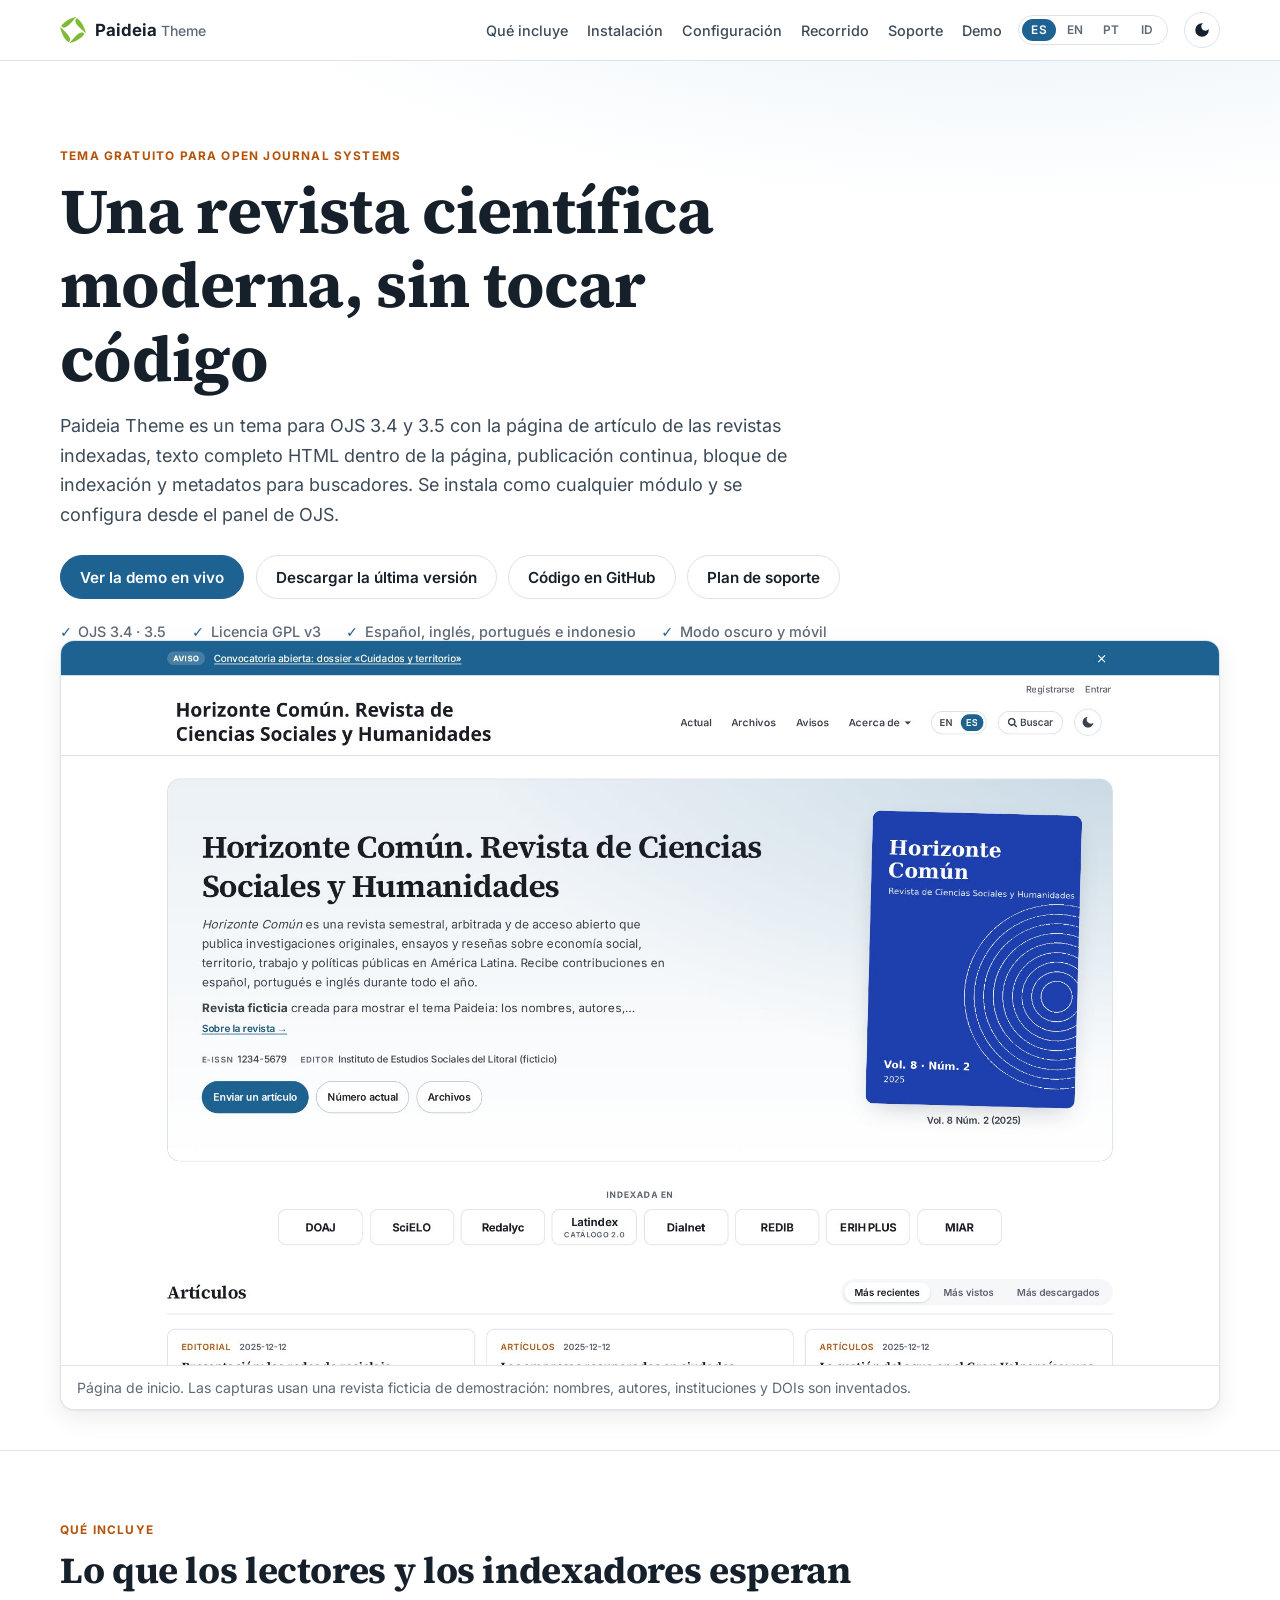
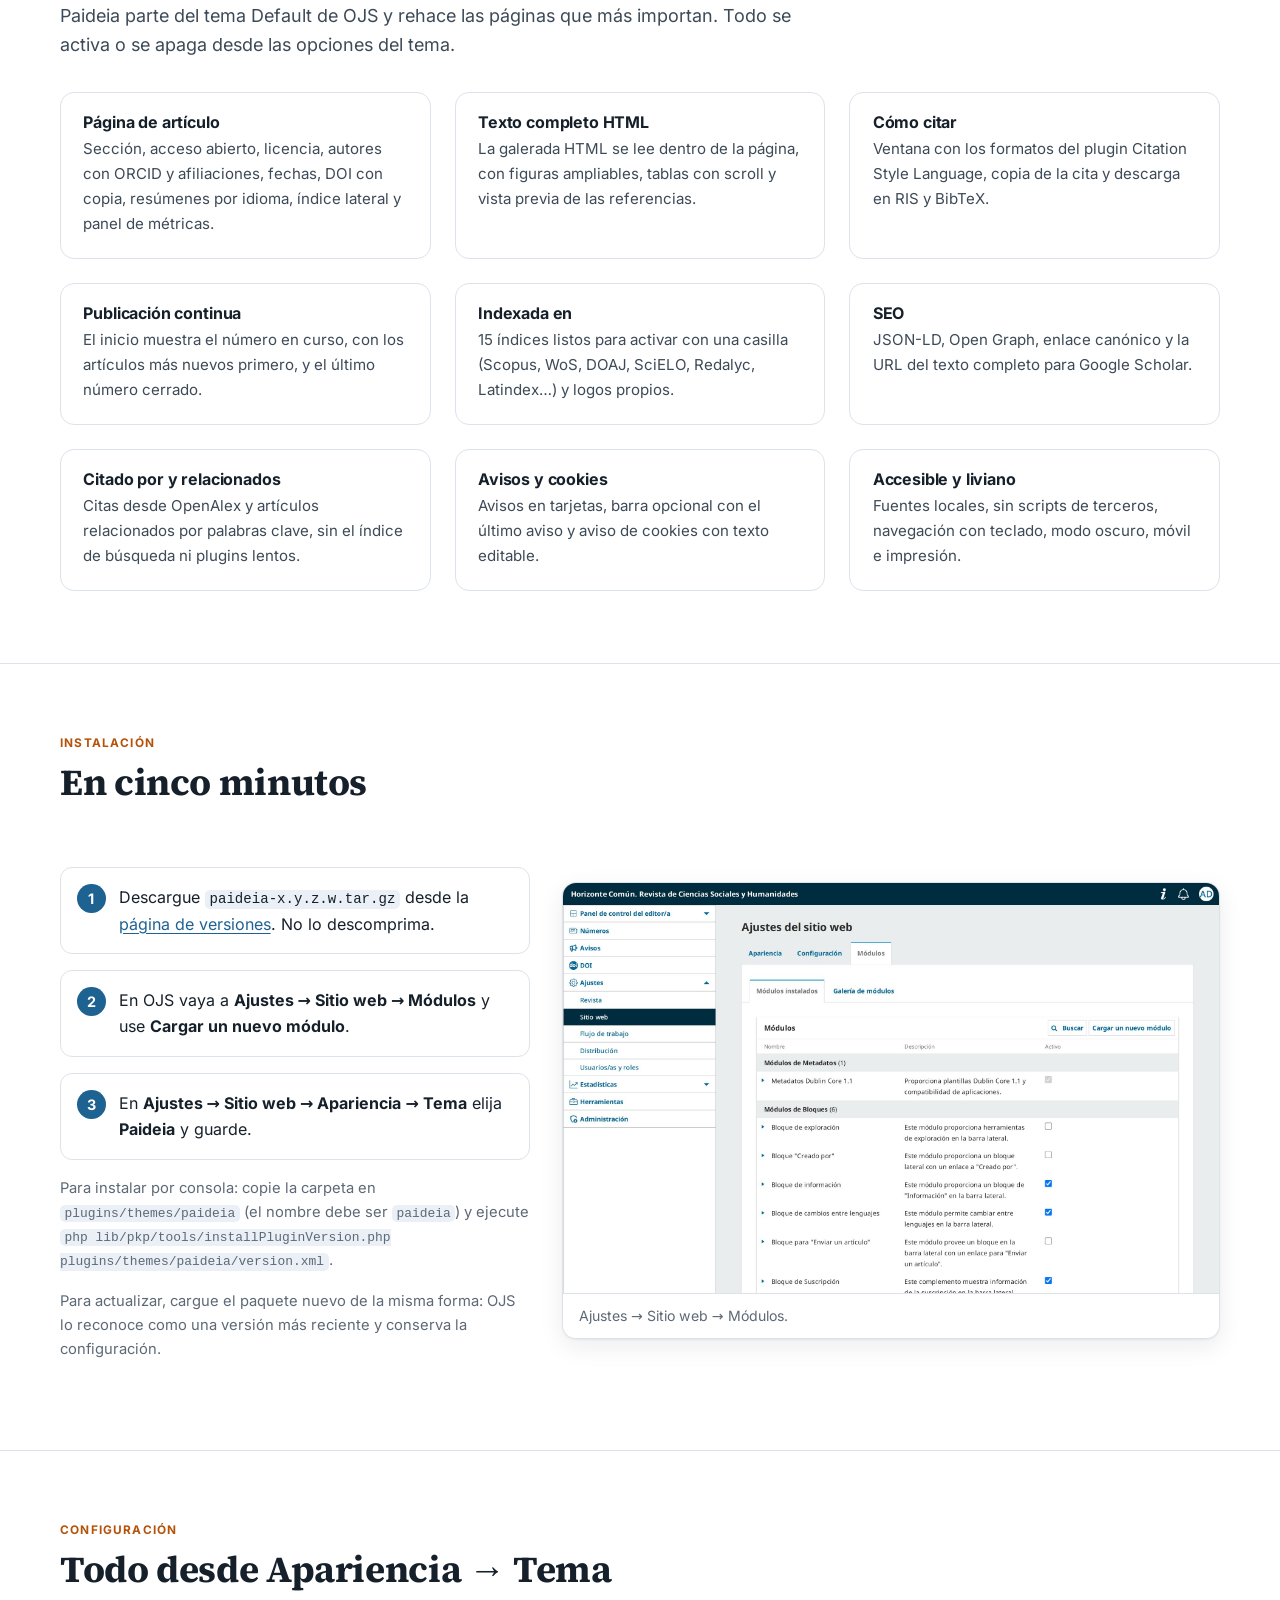
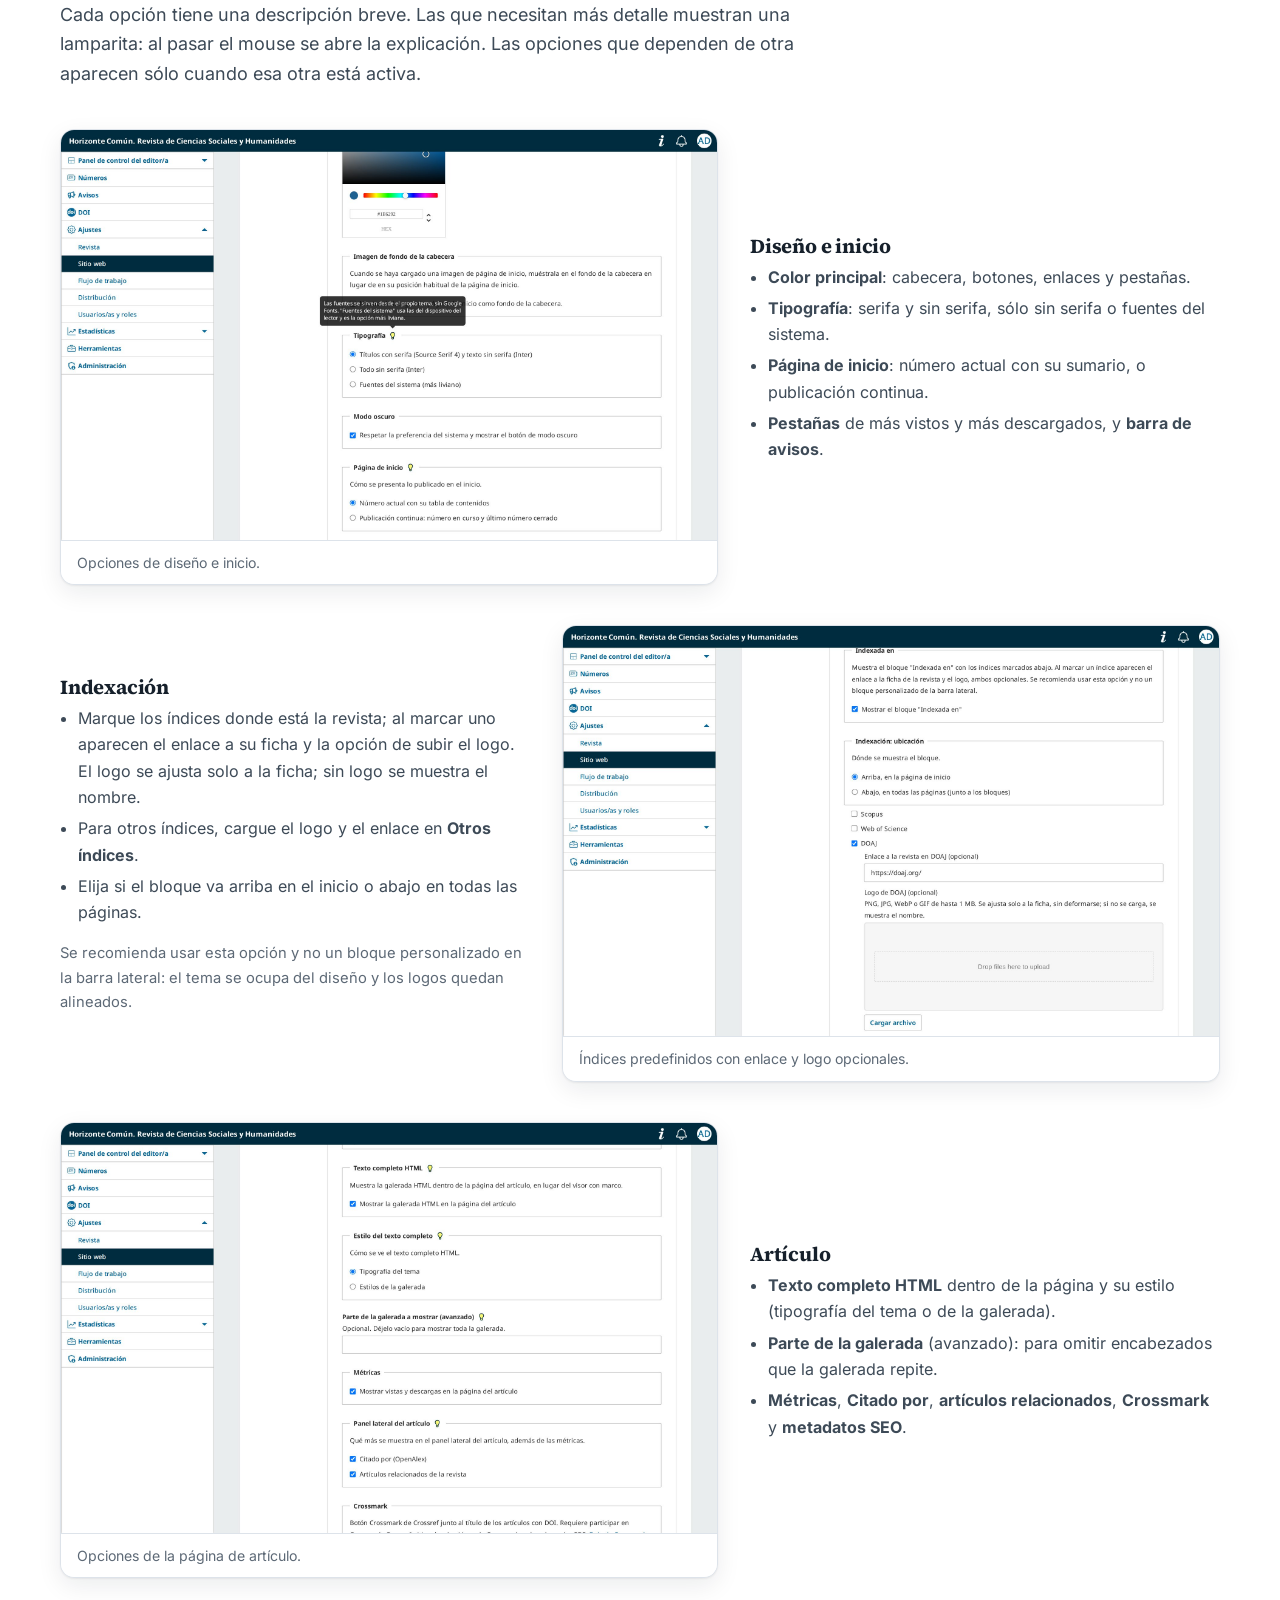
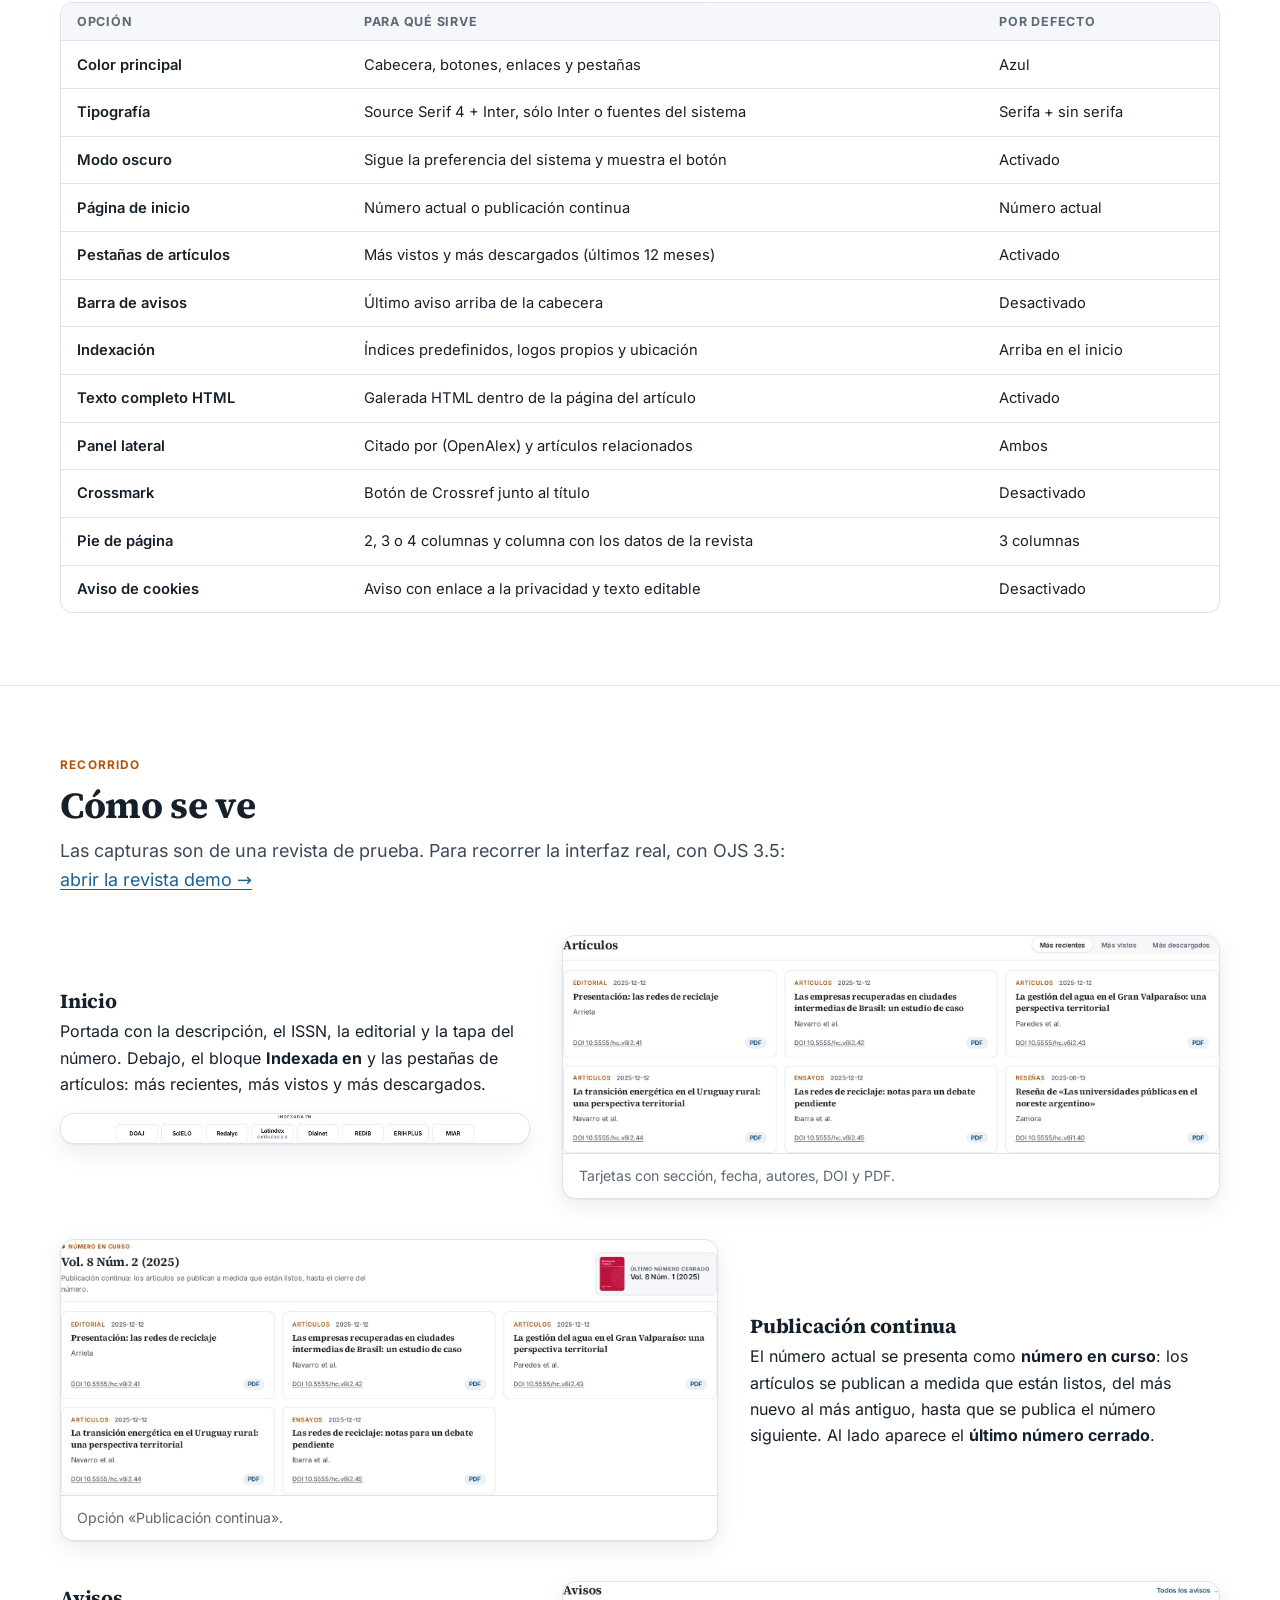
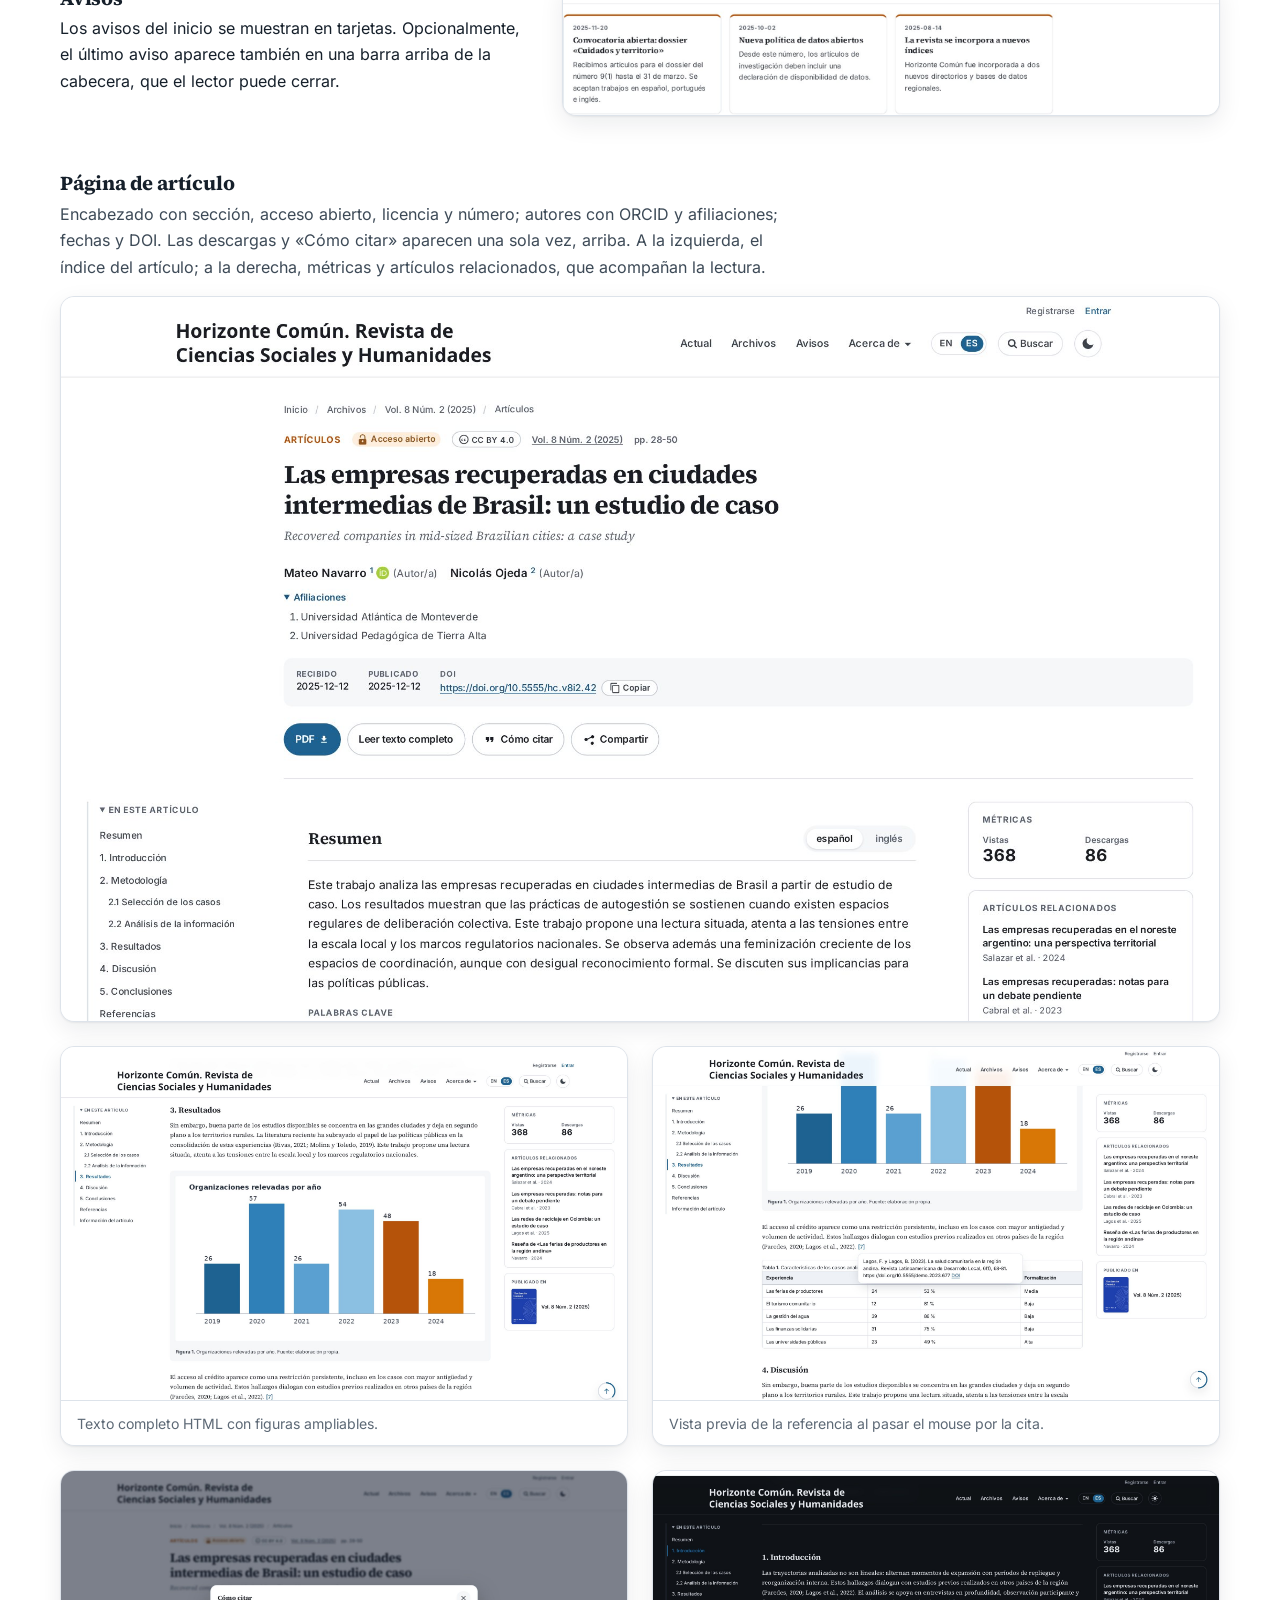
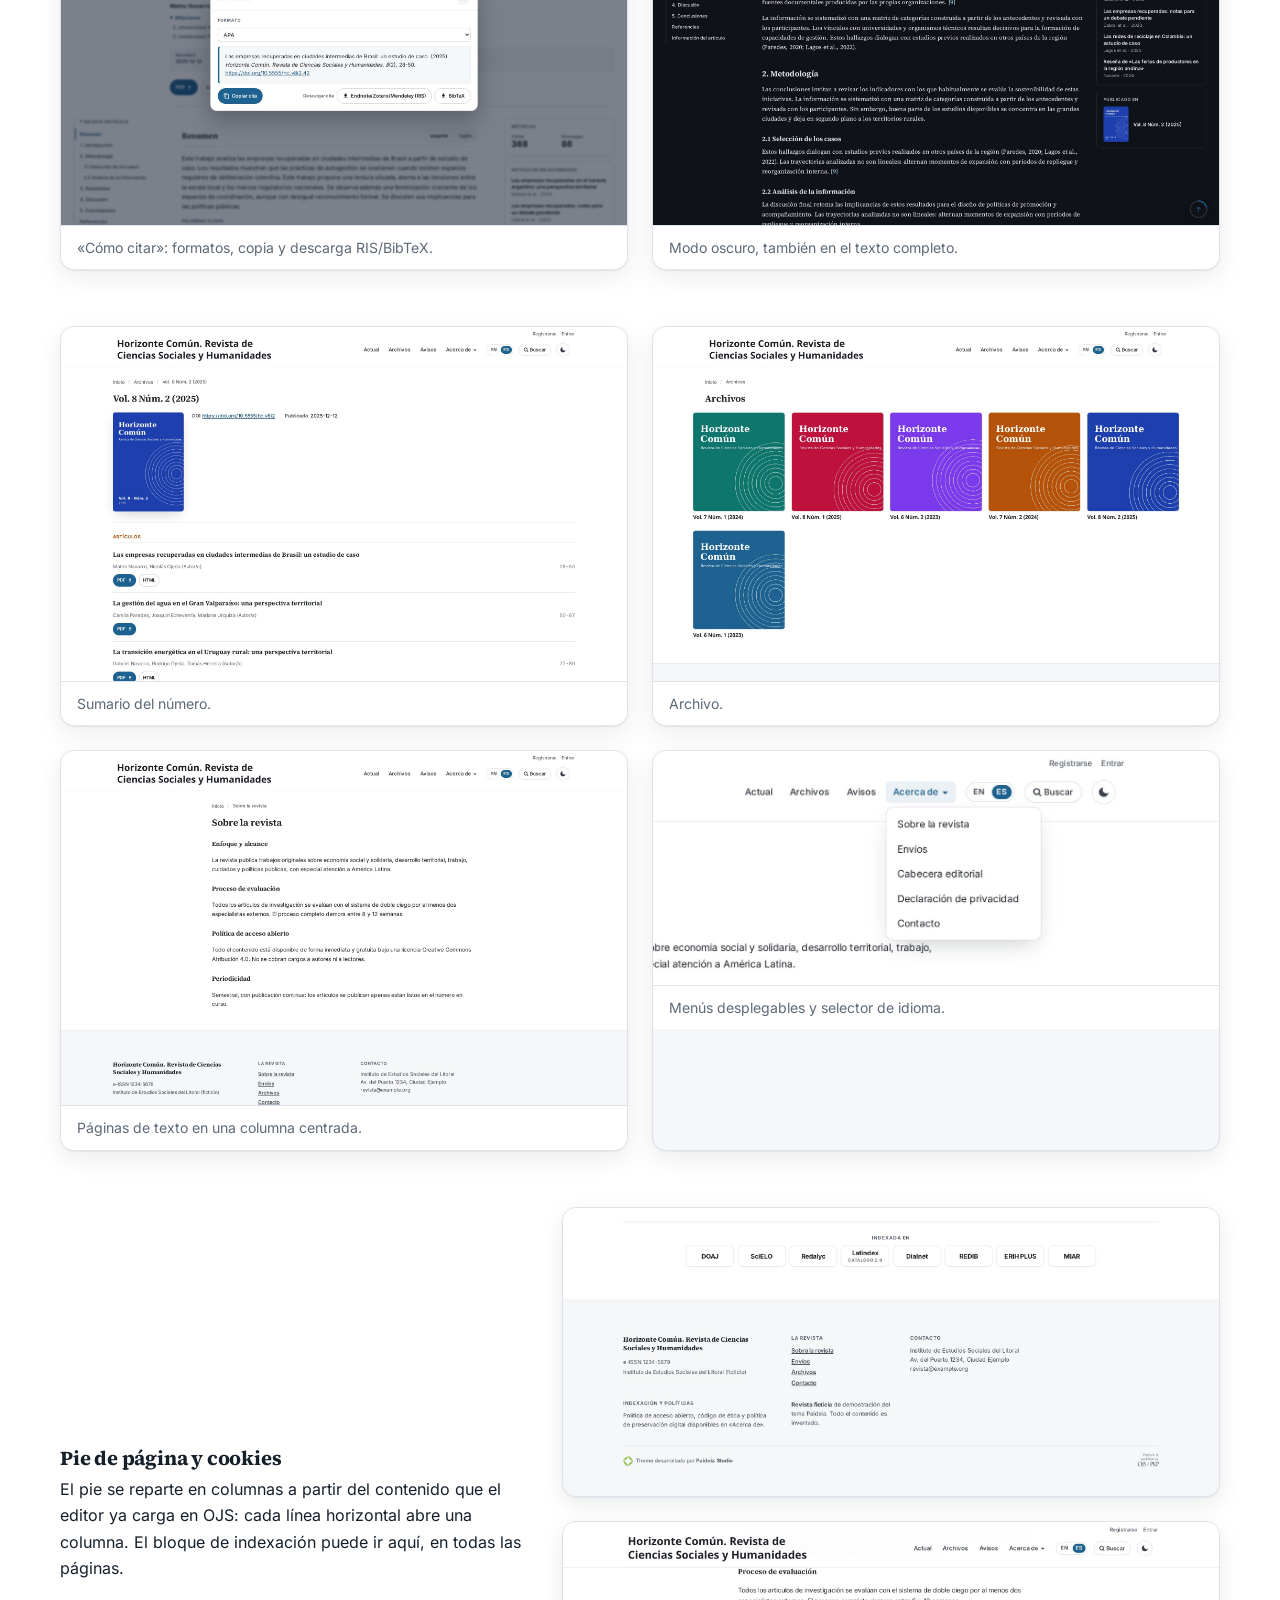
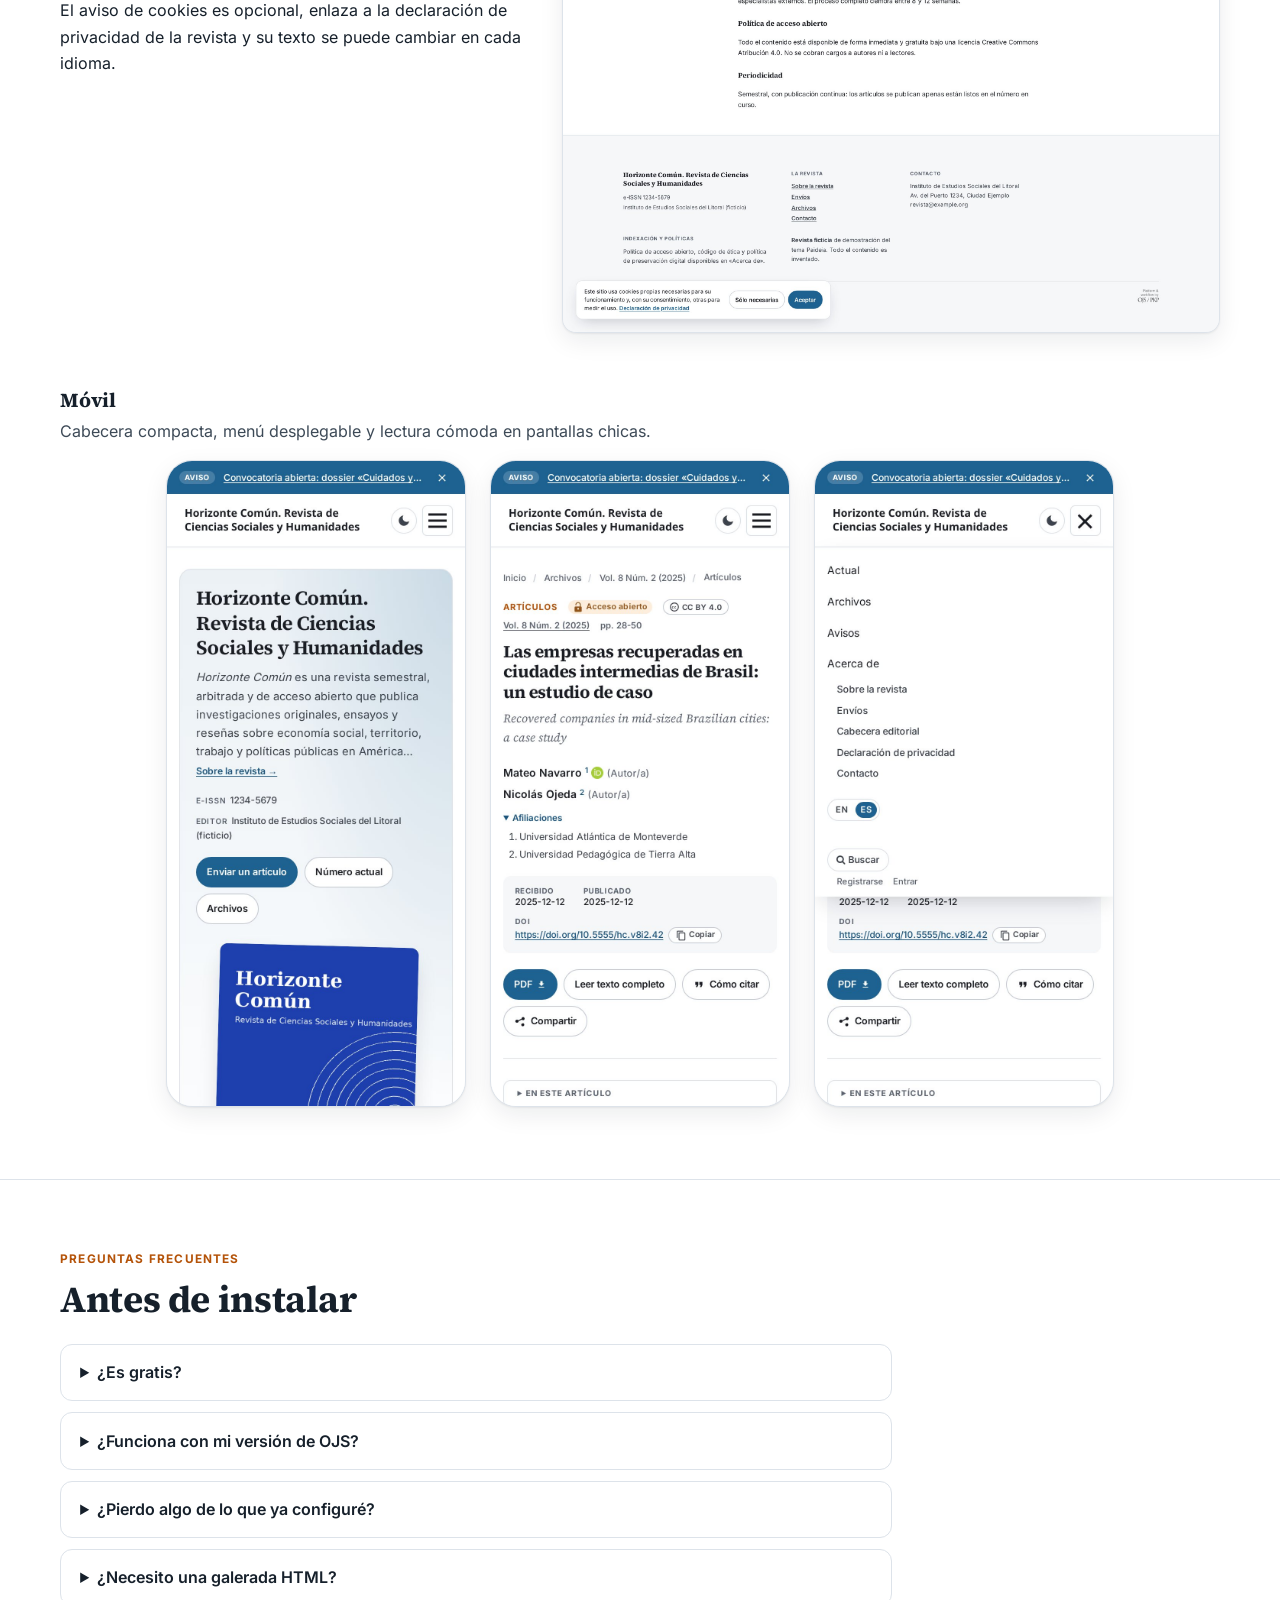
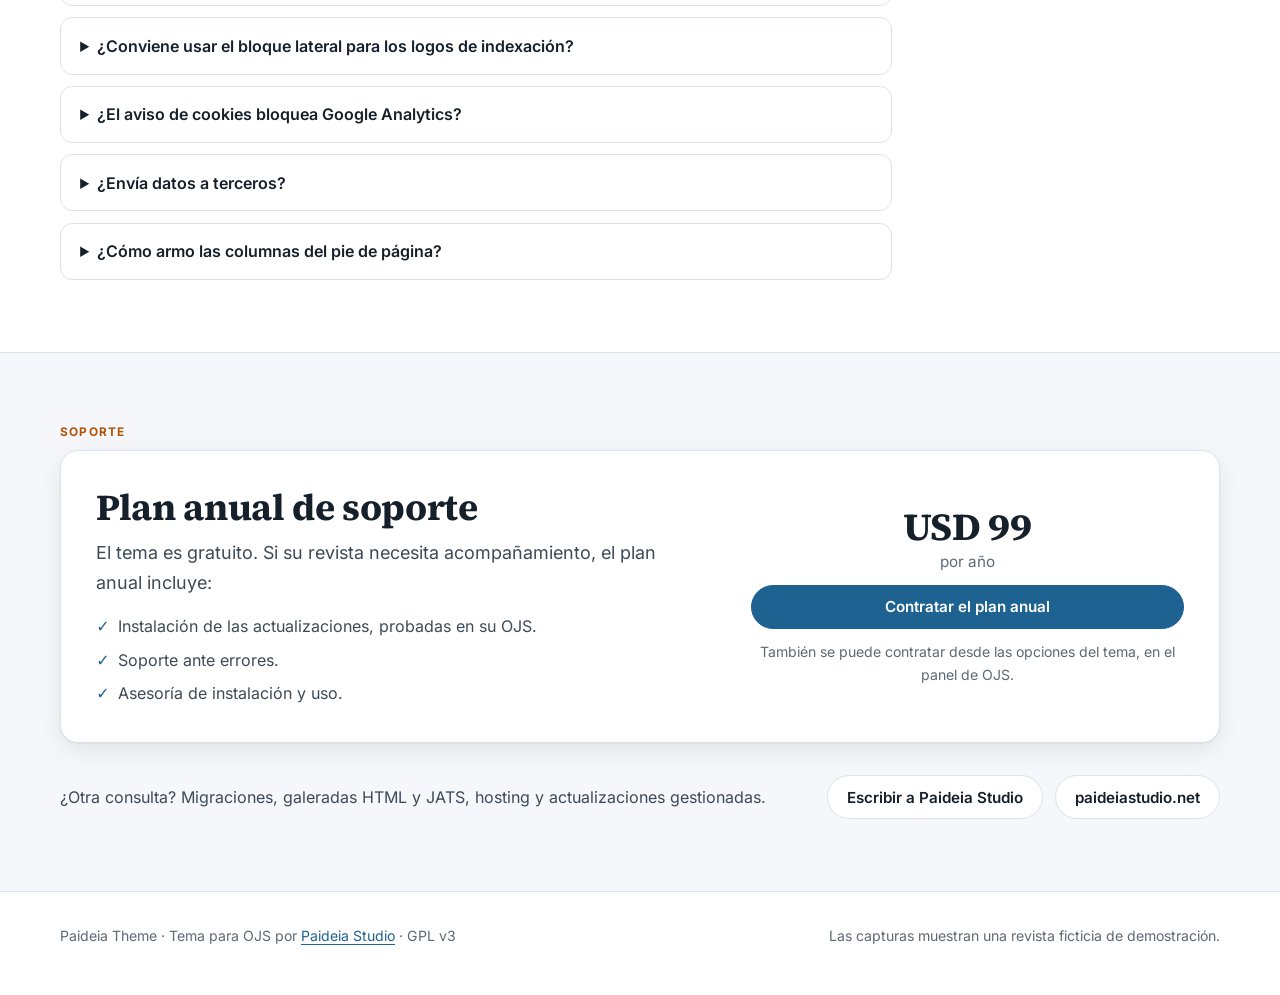
==== commit 73689f8e: "Guía: precio del plan anual de soporte" ====
--- a/docs/index.html
+++ b/docs/index.html
@@ -287,6 +287,7 @@
 				</ul>
 			</div>
 			<div class="actions">
+				<p class="price"><strong>USD 99</strong> <span>por año</span></p>
 				<a class="btn btn--primary" href="https://shop.paideiahosting.net/shop/paideia-theme-annual-support-210" target="_blank" rel="noopener">Contratar el plan anual</a>
 				<p class="note">También se puede contratar desde las opciones del tema, en el panel de OJS.</p>
 			</div>
--- a/docs/assets/docs.css
+++ b/docs/assets/docs.css
@@ -131,3 +131,5 @@
 @media (max-width: 420px) { .brand { font-size: .95rem; gap: .4rem; } .lang a { min-width: 1.8rem; padding: .2rem .3rem; } }
 details pre { margin: .7rem 0 0; padding: .8rem 1rem; border-radius: 8px; background: var(--surface-2); overflow-x: auto; font: 500 .82rem/1.55 ui-monospace, SFMono-Regular, Menlo, monospace; }
 details pre code { background: none; padding: 0; }
+.plan .price { margin: 0; text-align: center; color: var(--muted); font-size: .95rem; }
+.plan .price strong { display: block; font: 700 2.4rem/1.1 var(--serif); color: var(--text); letter-spacing: -.01em; }
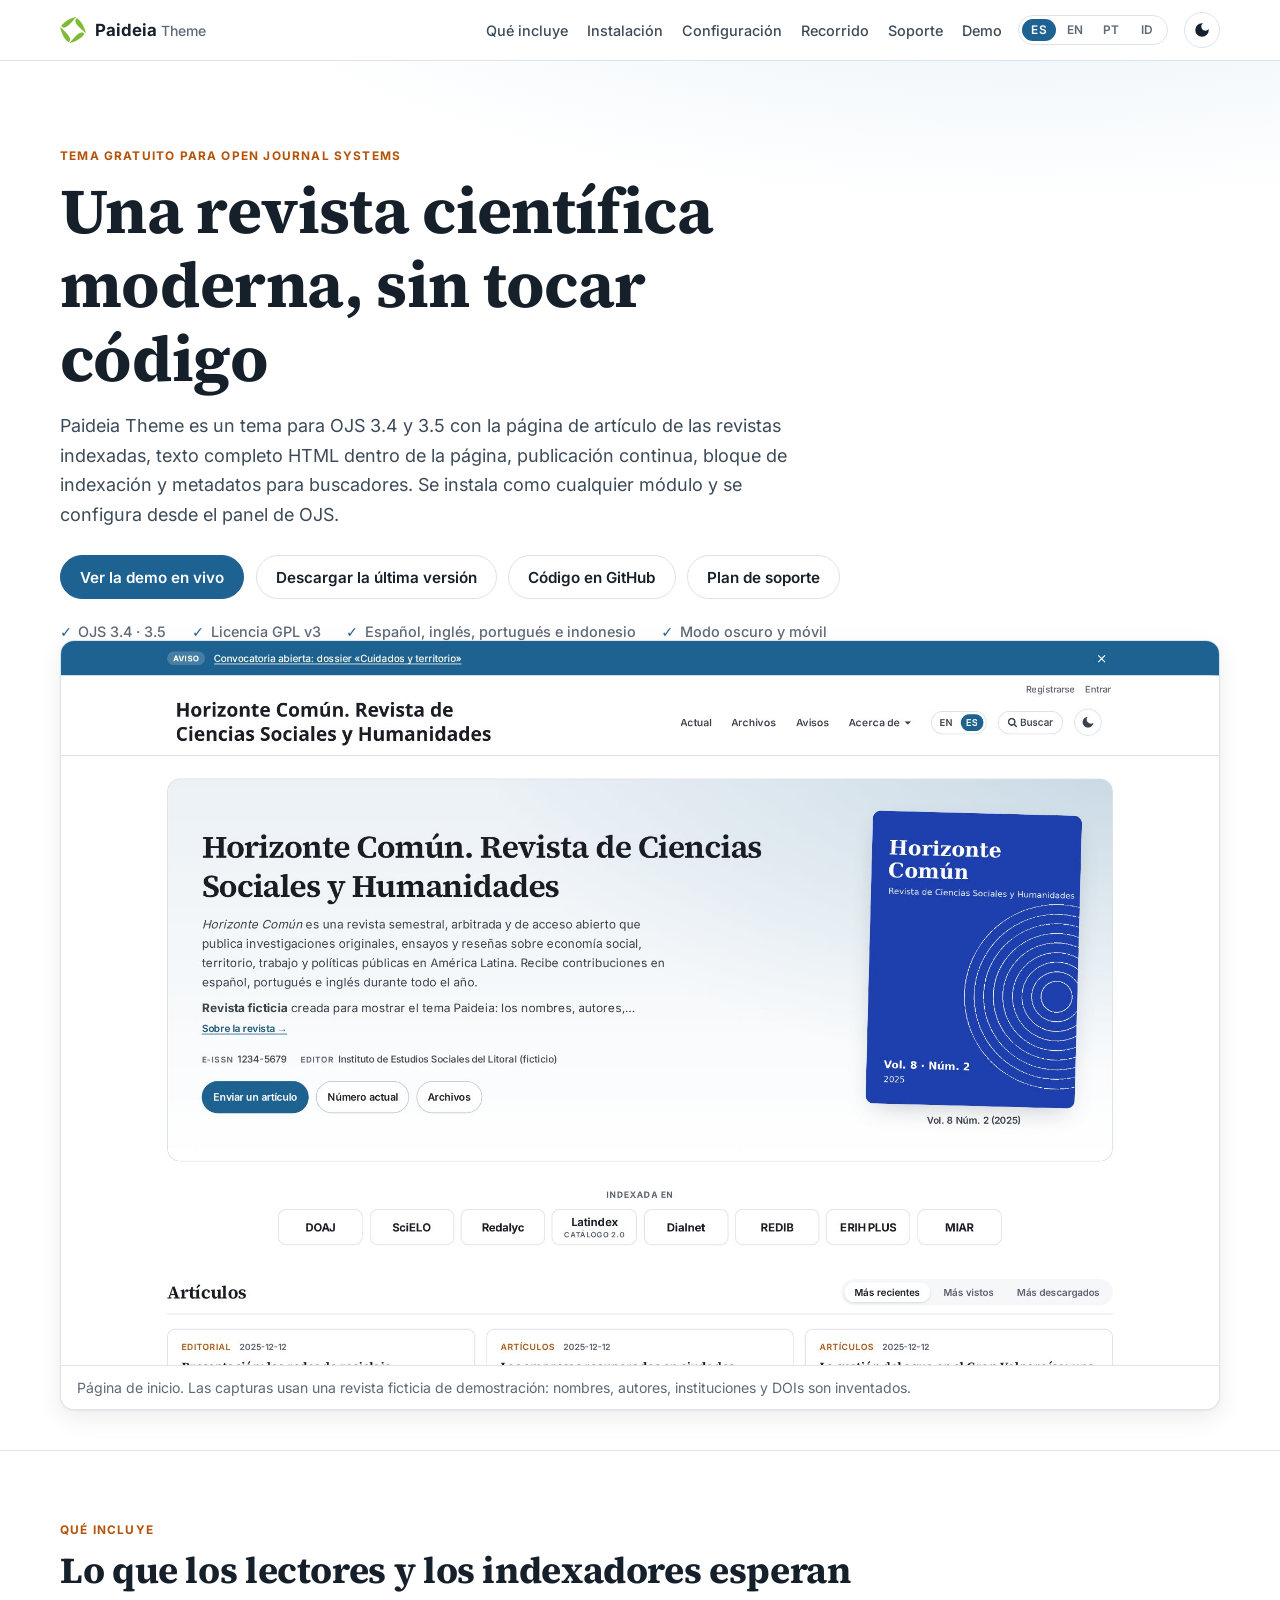
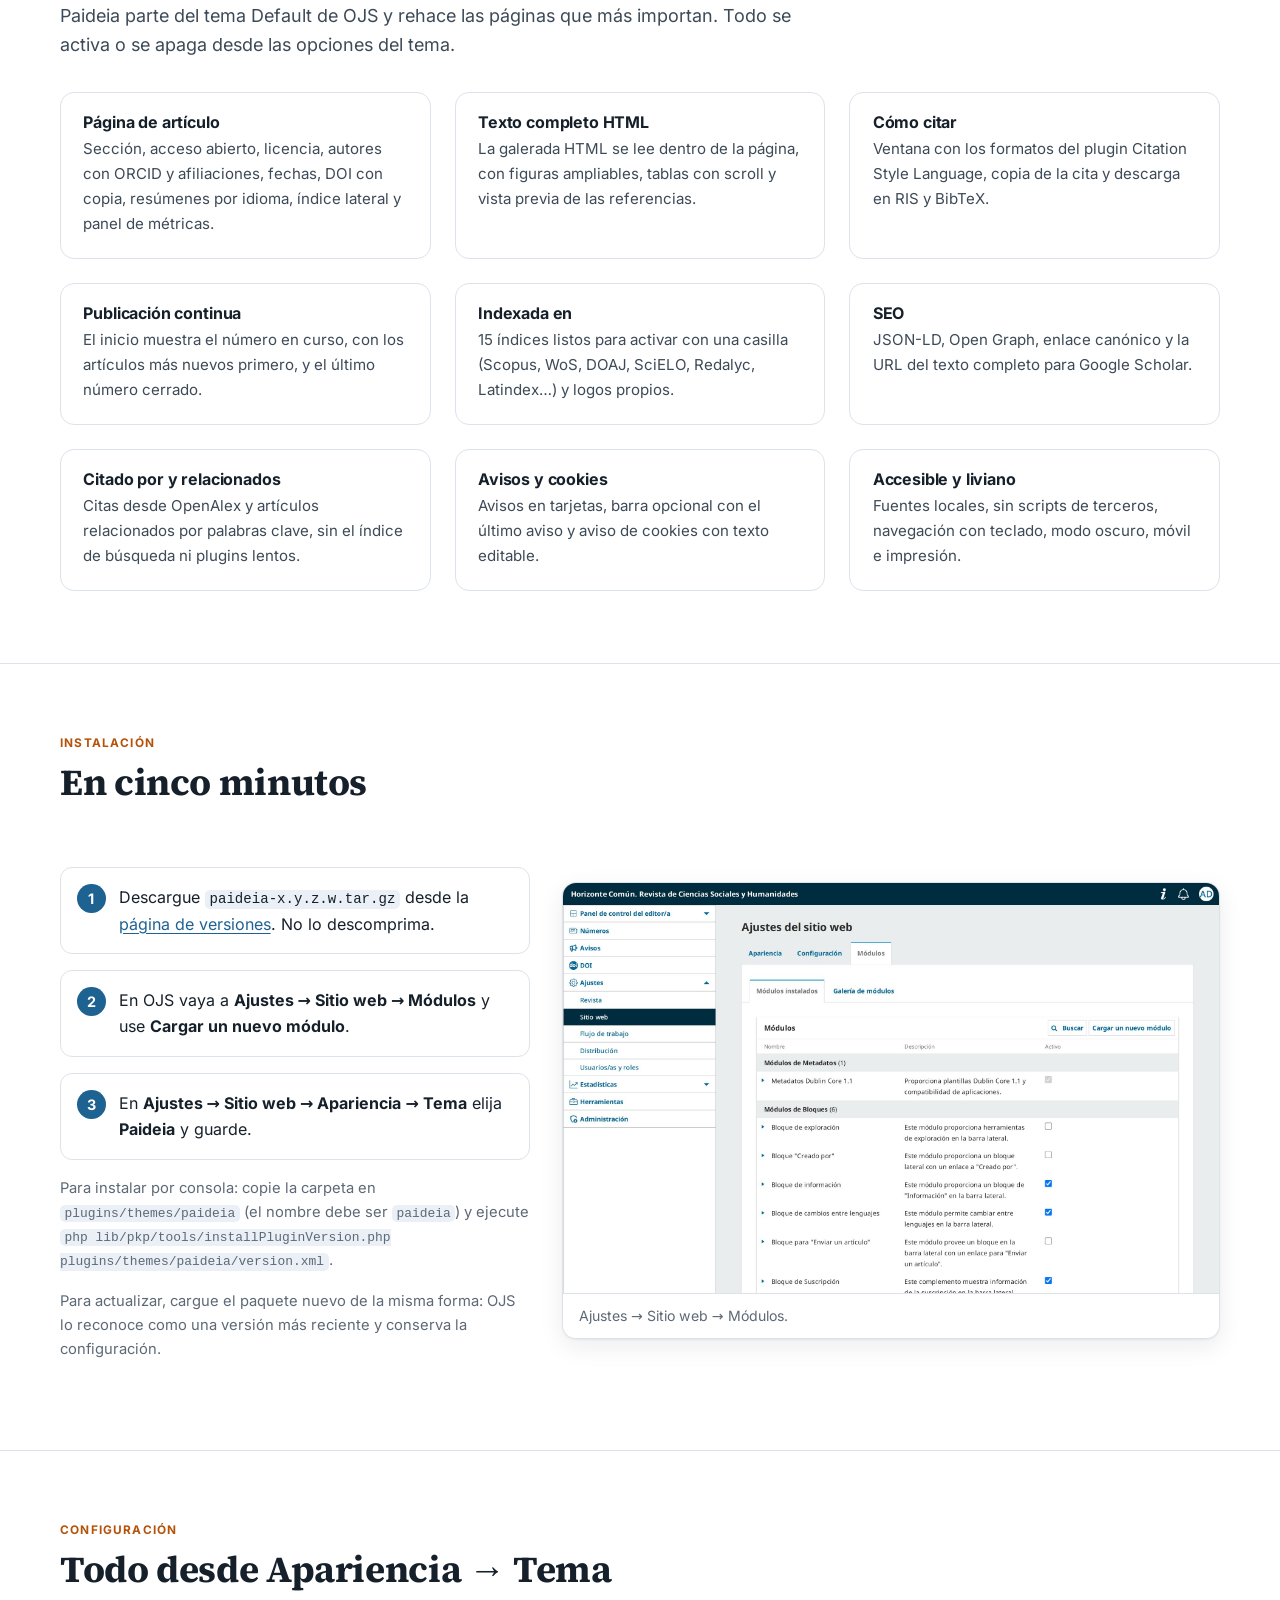
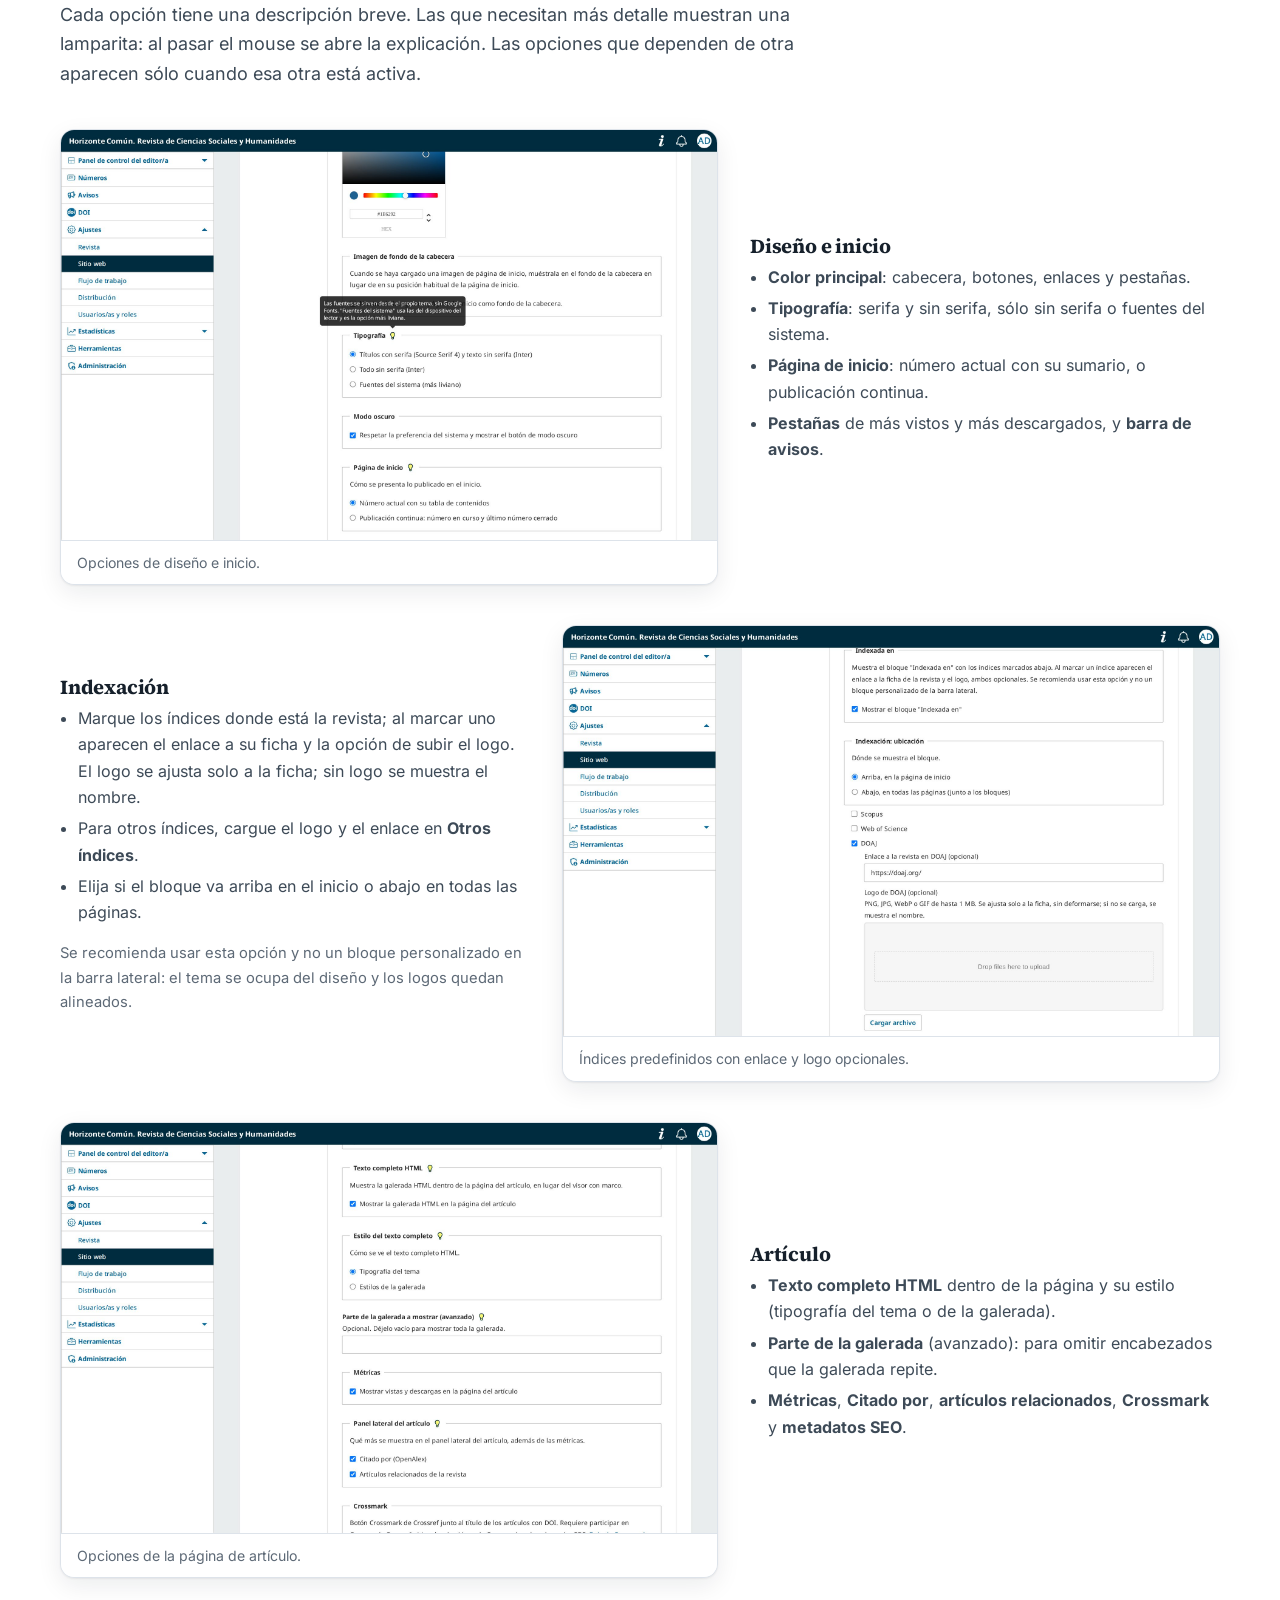
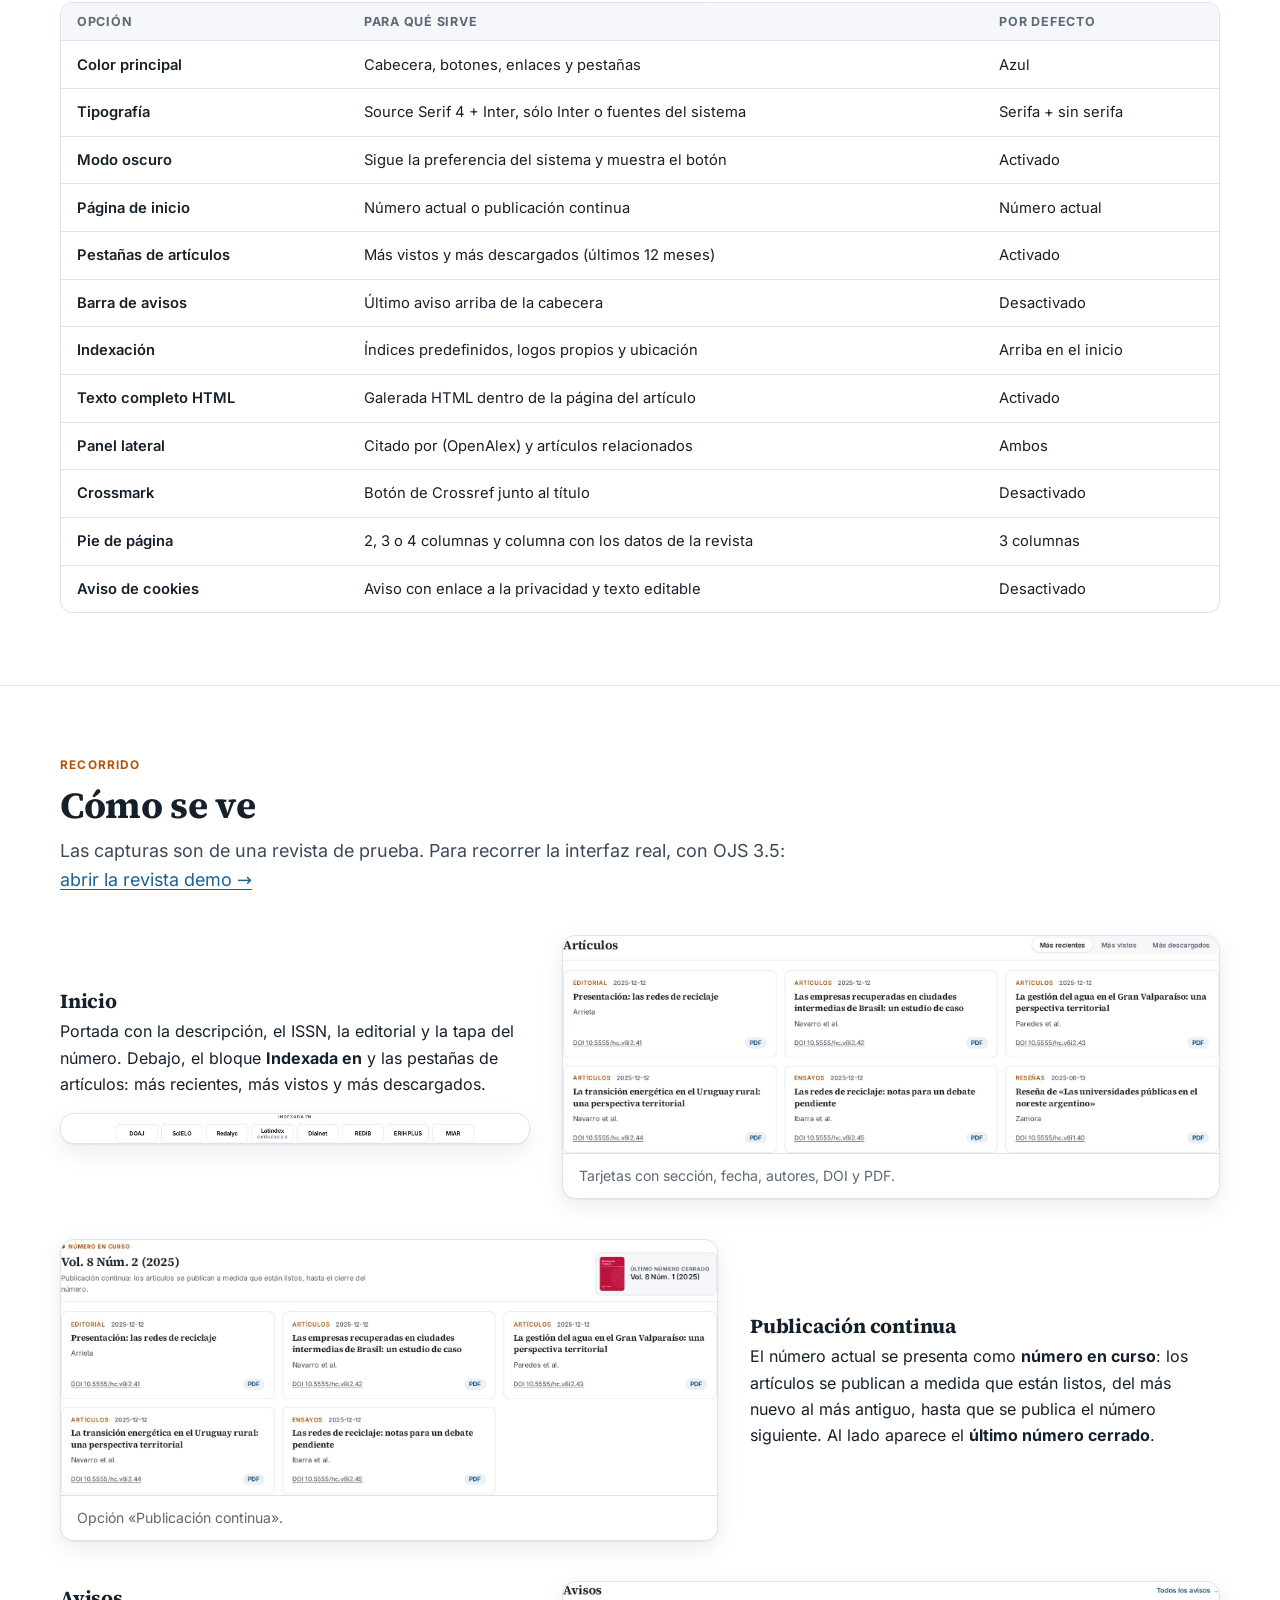
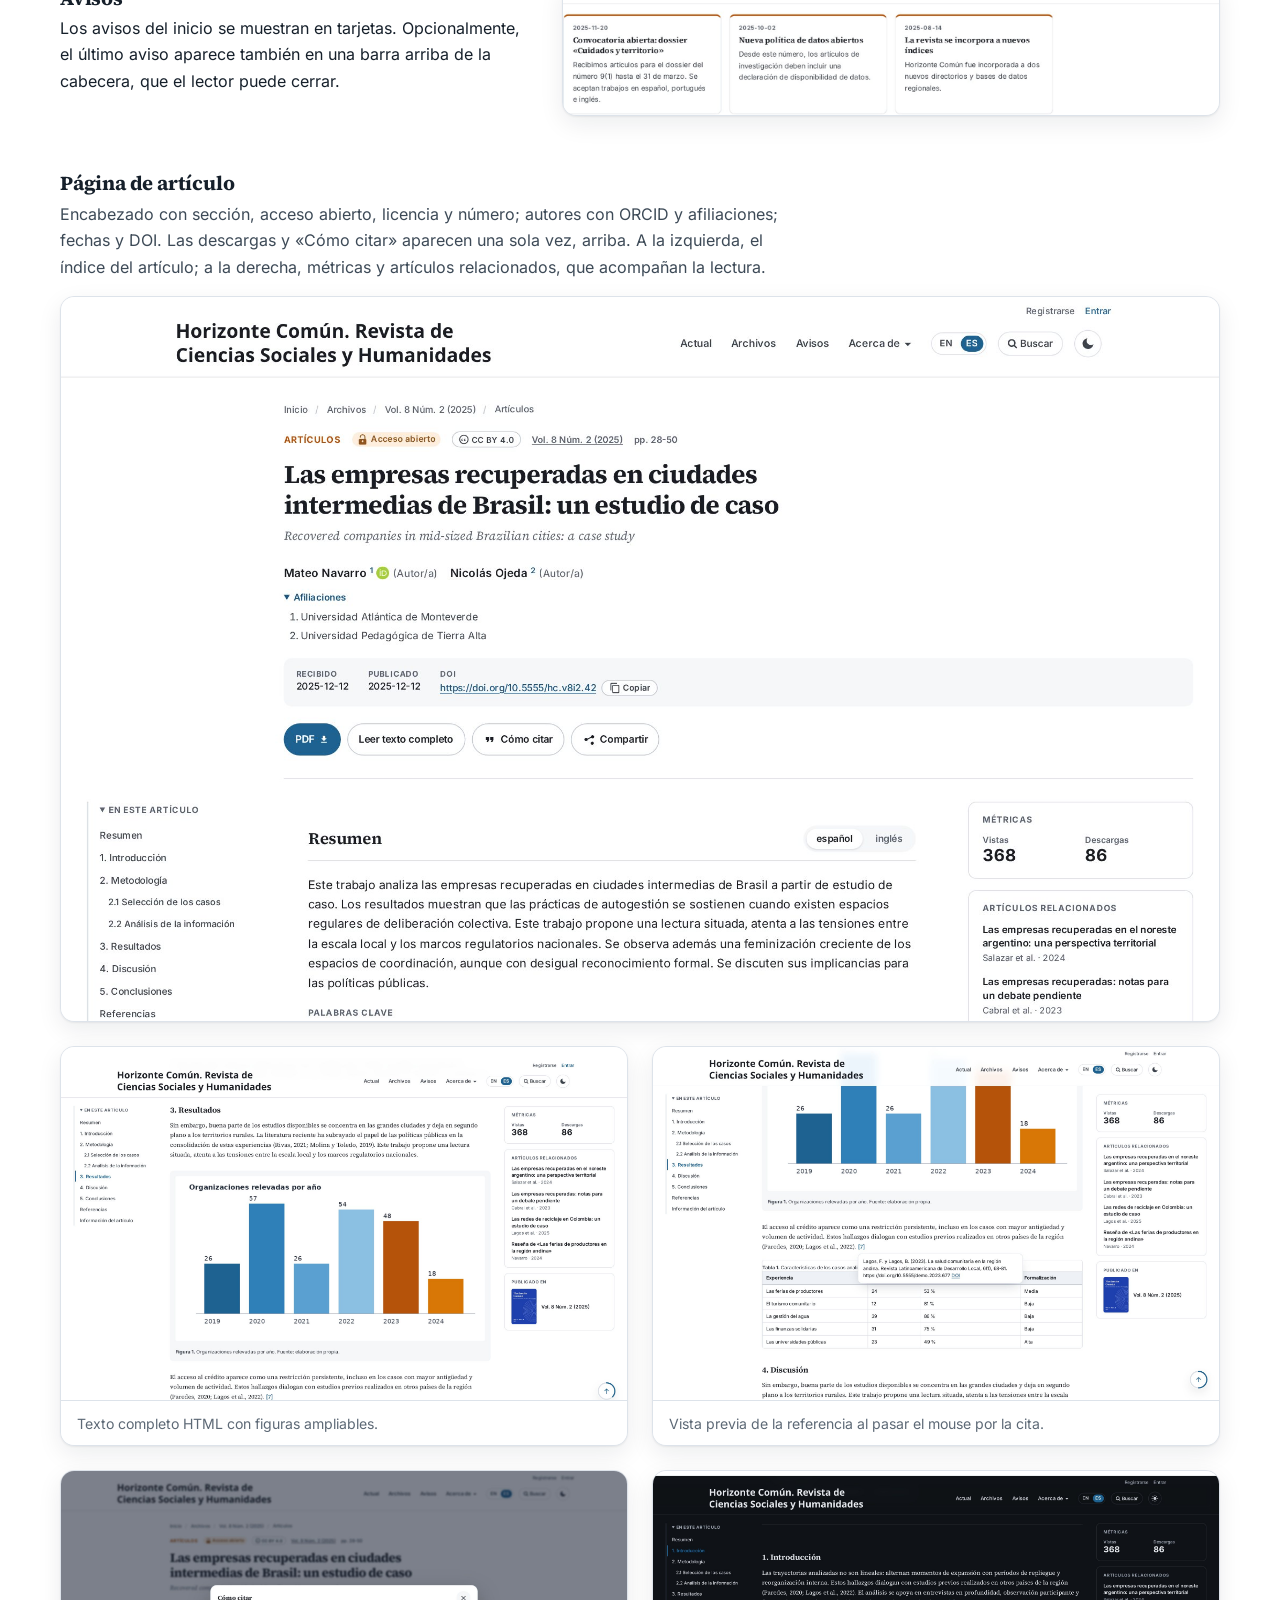
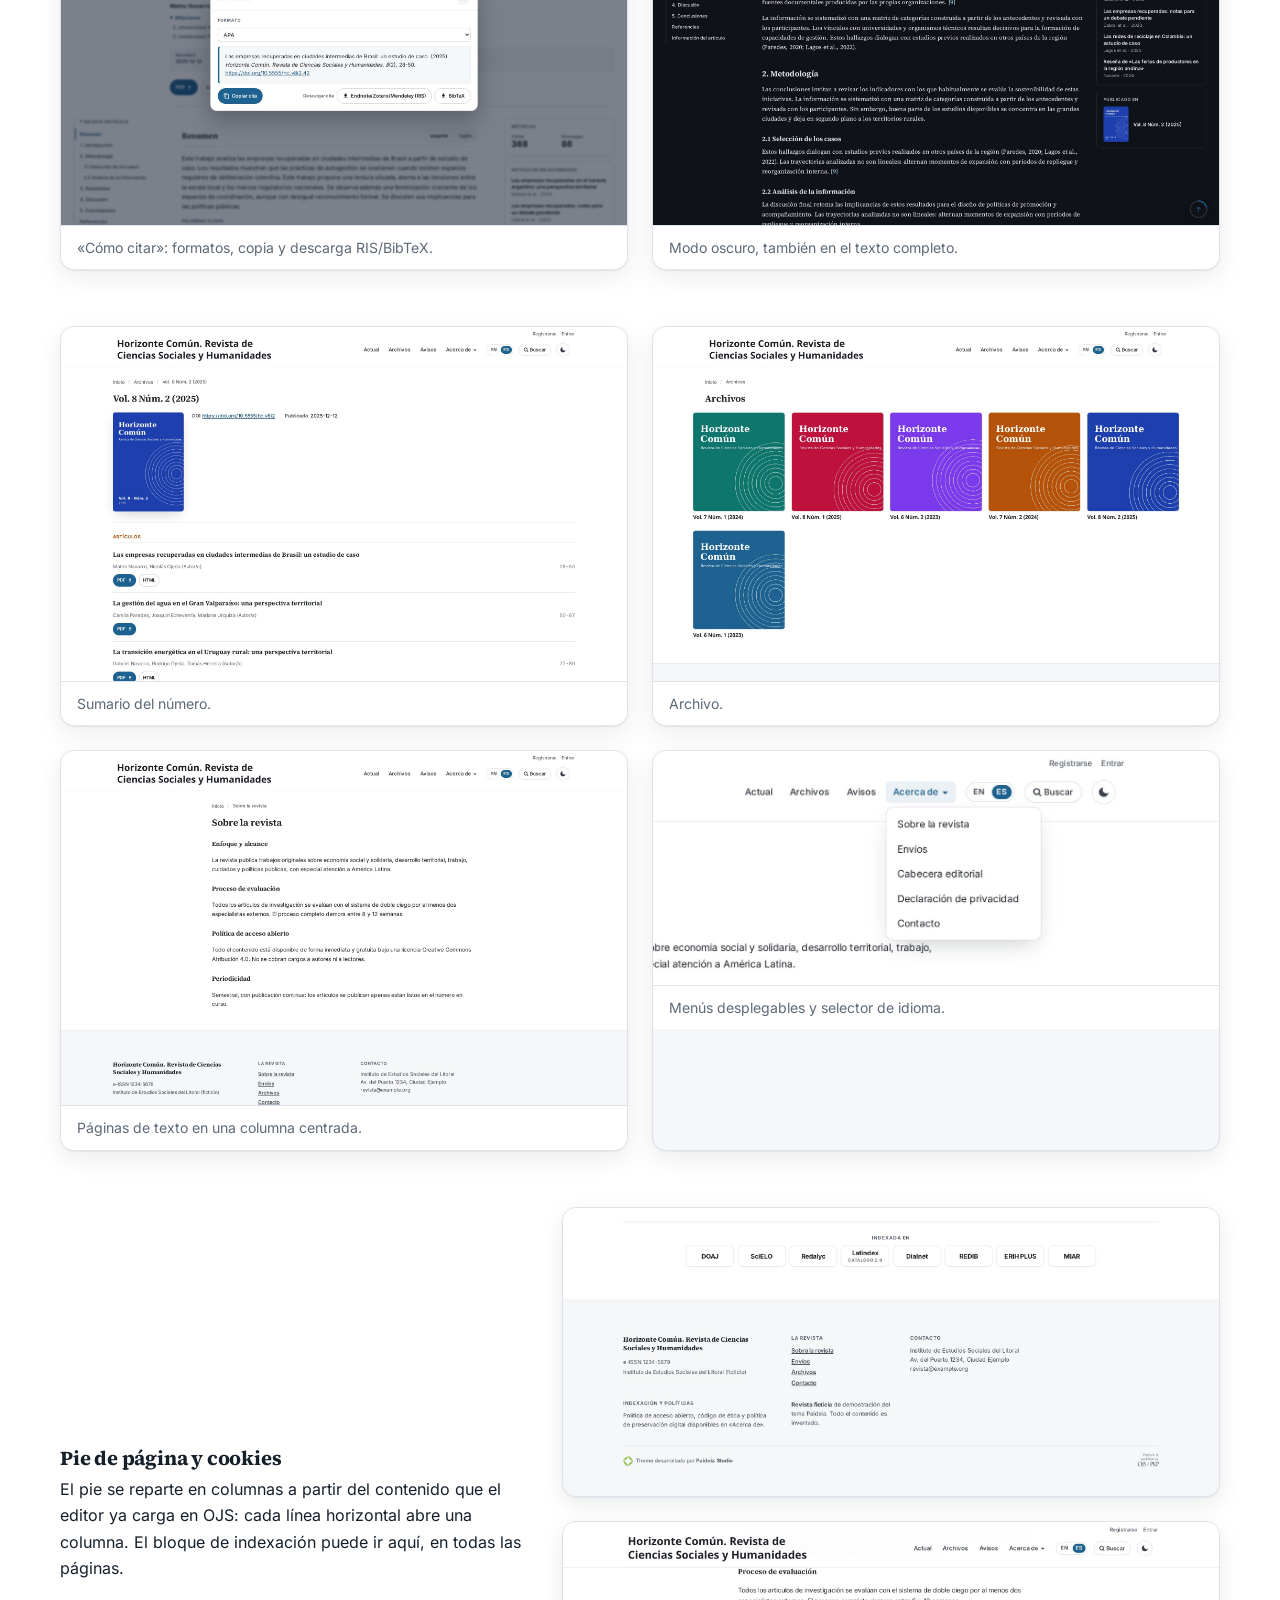
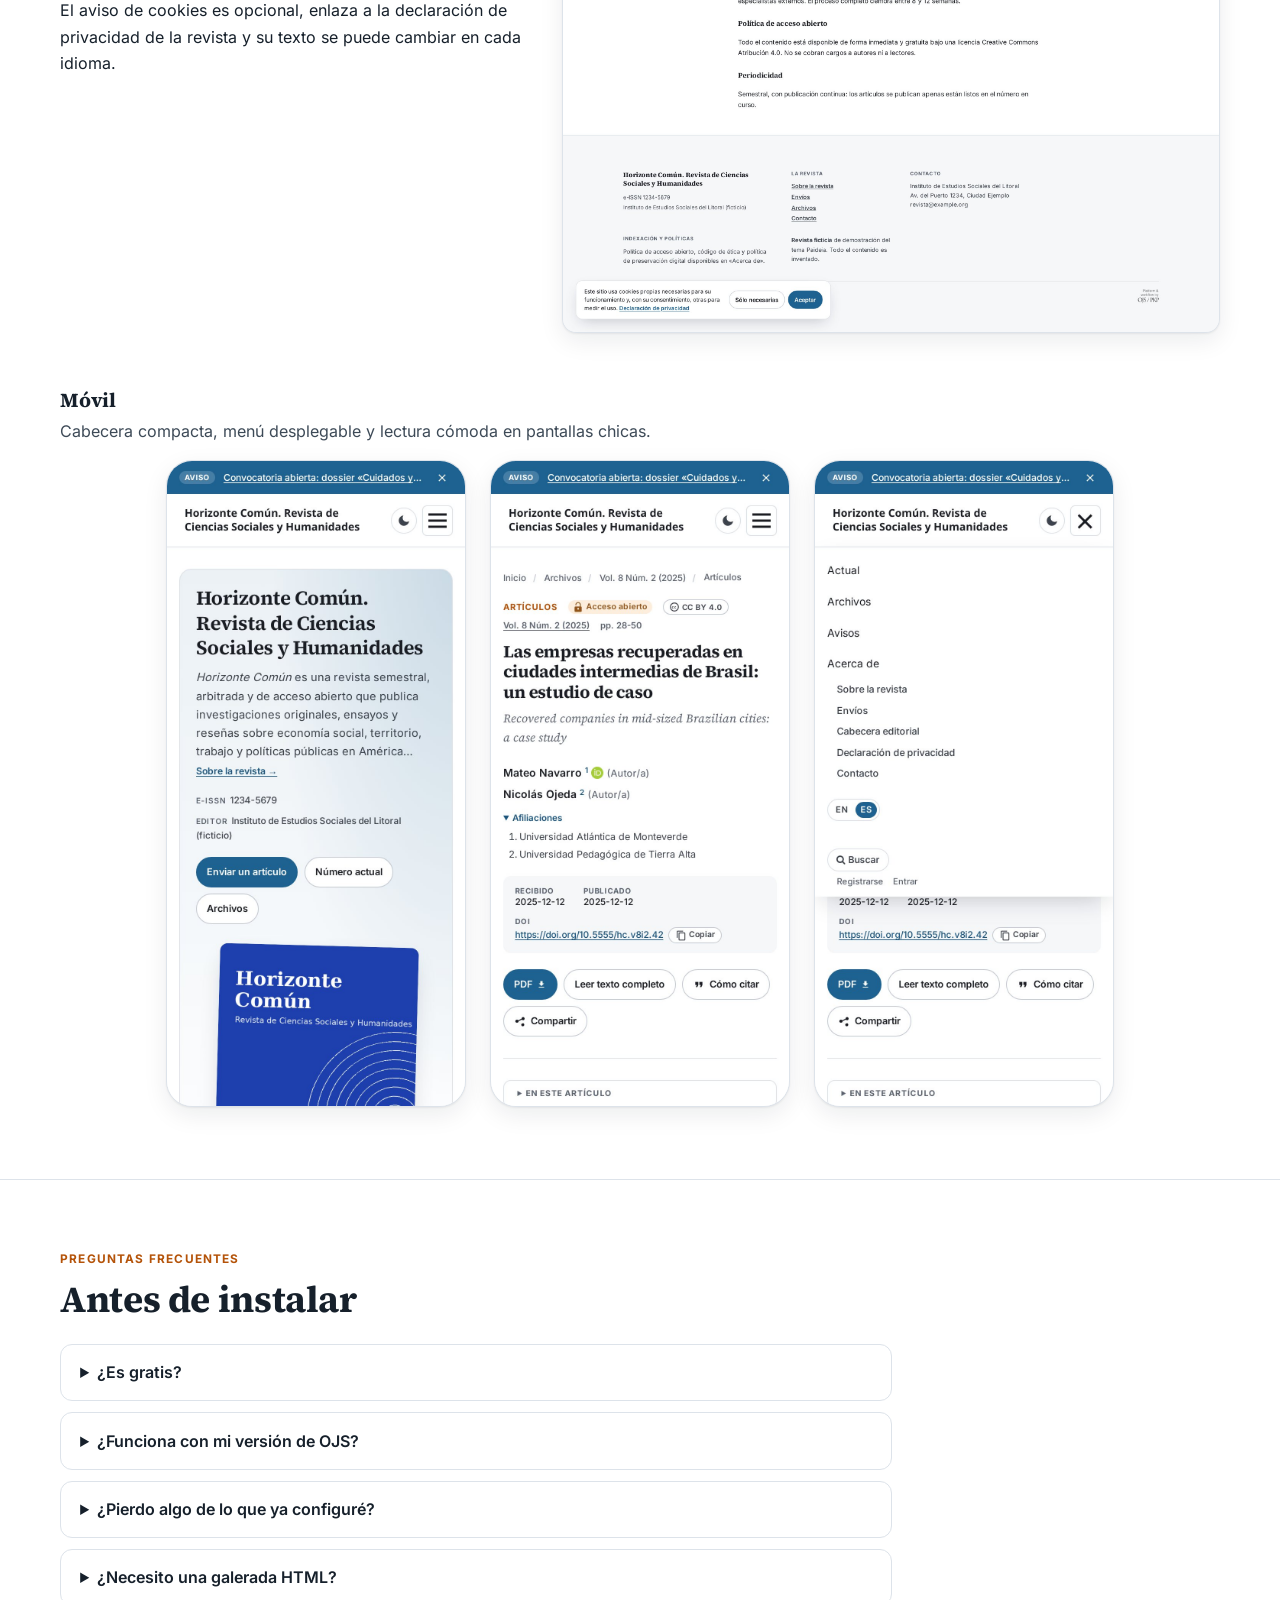
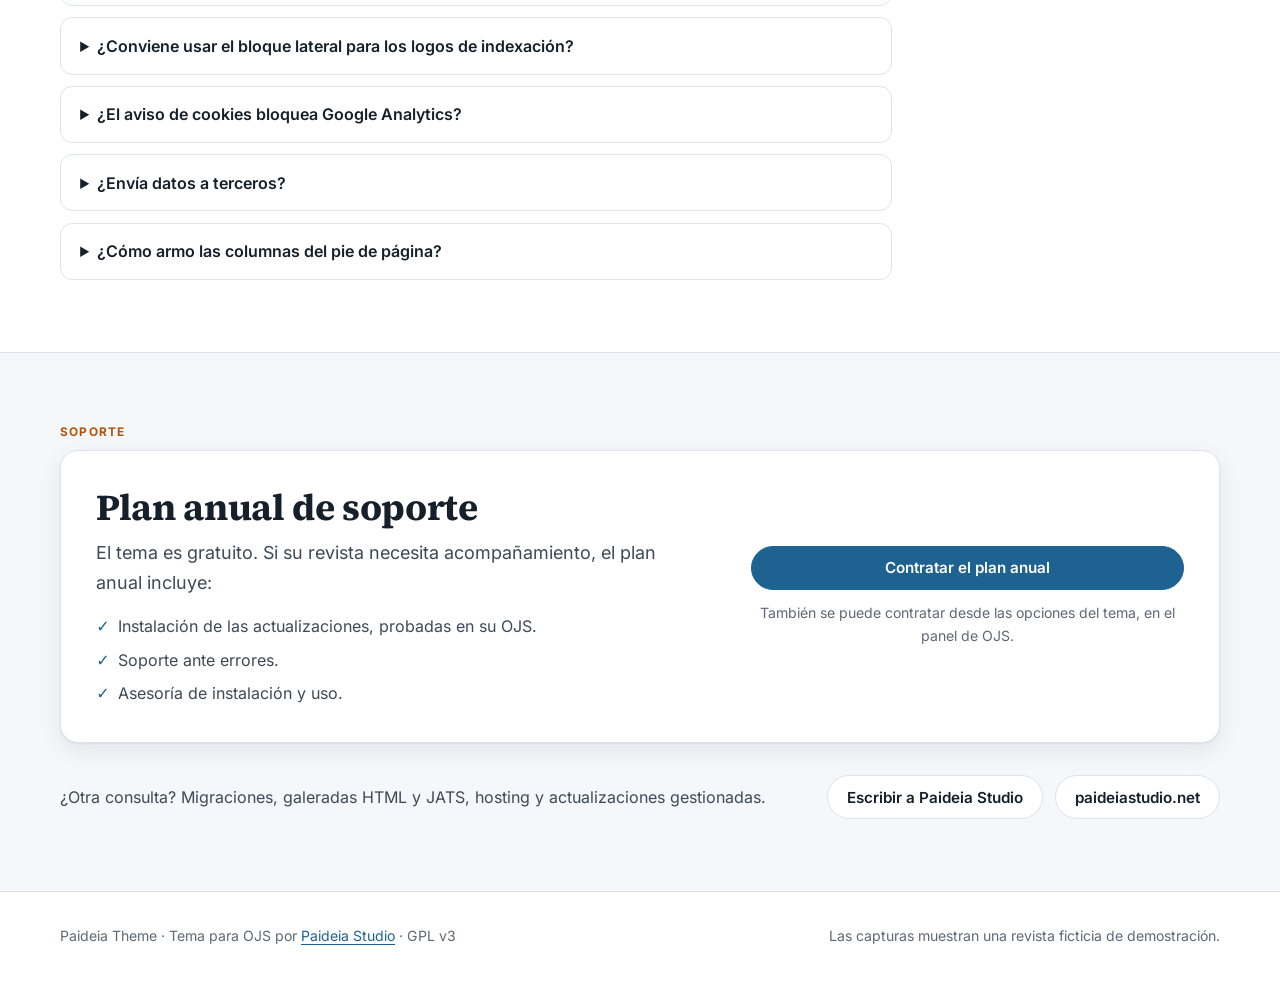
==== commit c6323e32: "Revert "Guía: precio del plan anual de soporte" This reverts commit 73689f8ee21523a4b5915bc19b2e8beb" ====
--- a/docs/index.html
+++ b/docs/index.html
@@ -287,7 +287,6 @@
 				</ul>
 			</div>
 			<div class="actions">
-				<p class="price"><strong>USD 99</strong> <span>por año</span></p>
 				<a class="btn btn--primary" href="https://shop.paideiahosting.net/shop/paideia-theme-annual-support-210" target="_blank" rel="noopener">Contratar el plan anual</a>
 				<p class="note">También se puede contratar desde las opciones del tema, en el panel de OJS.</p>
 			</div>
--- a/docs/assets/docs.css
+++ b/docs/assets/docs.css
@@ -131,5 +131,3 @@
 @media (max-width: 420px) { .brand { font-size: .95rem; gap: .4rem; } .lang a { min-width: 1.8rem; padding: .2rem .3rem; } }
 details pre { margin: .7rem 0 0; padding: .8rem 1rem; border-radius: 8px; background: var(--surface-2); overflow-x: auto; font: 500 .82rem/1.55 ui-monospace, SFMono-Regular, Menlo, monospace; }
 details pre code { background: none; padding: 0; }
-.plan .price { margin: 0; text-align: center; color: var(--muted); font-size: .95rem; }
-.plan .price strong { display: block; font: 700 2.4rem/1.1 var(--serif); color: var(--text); letter-spacing: -.01em; }
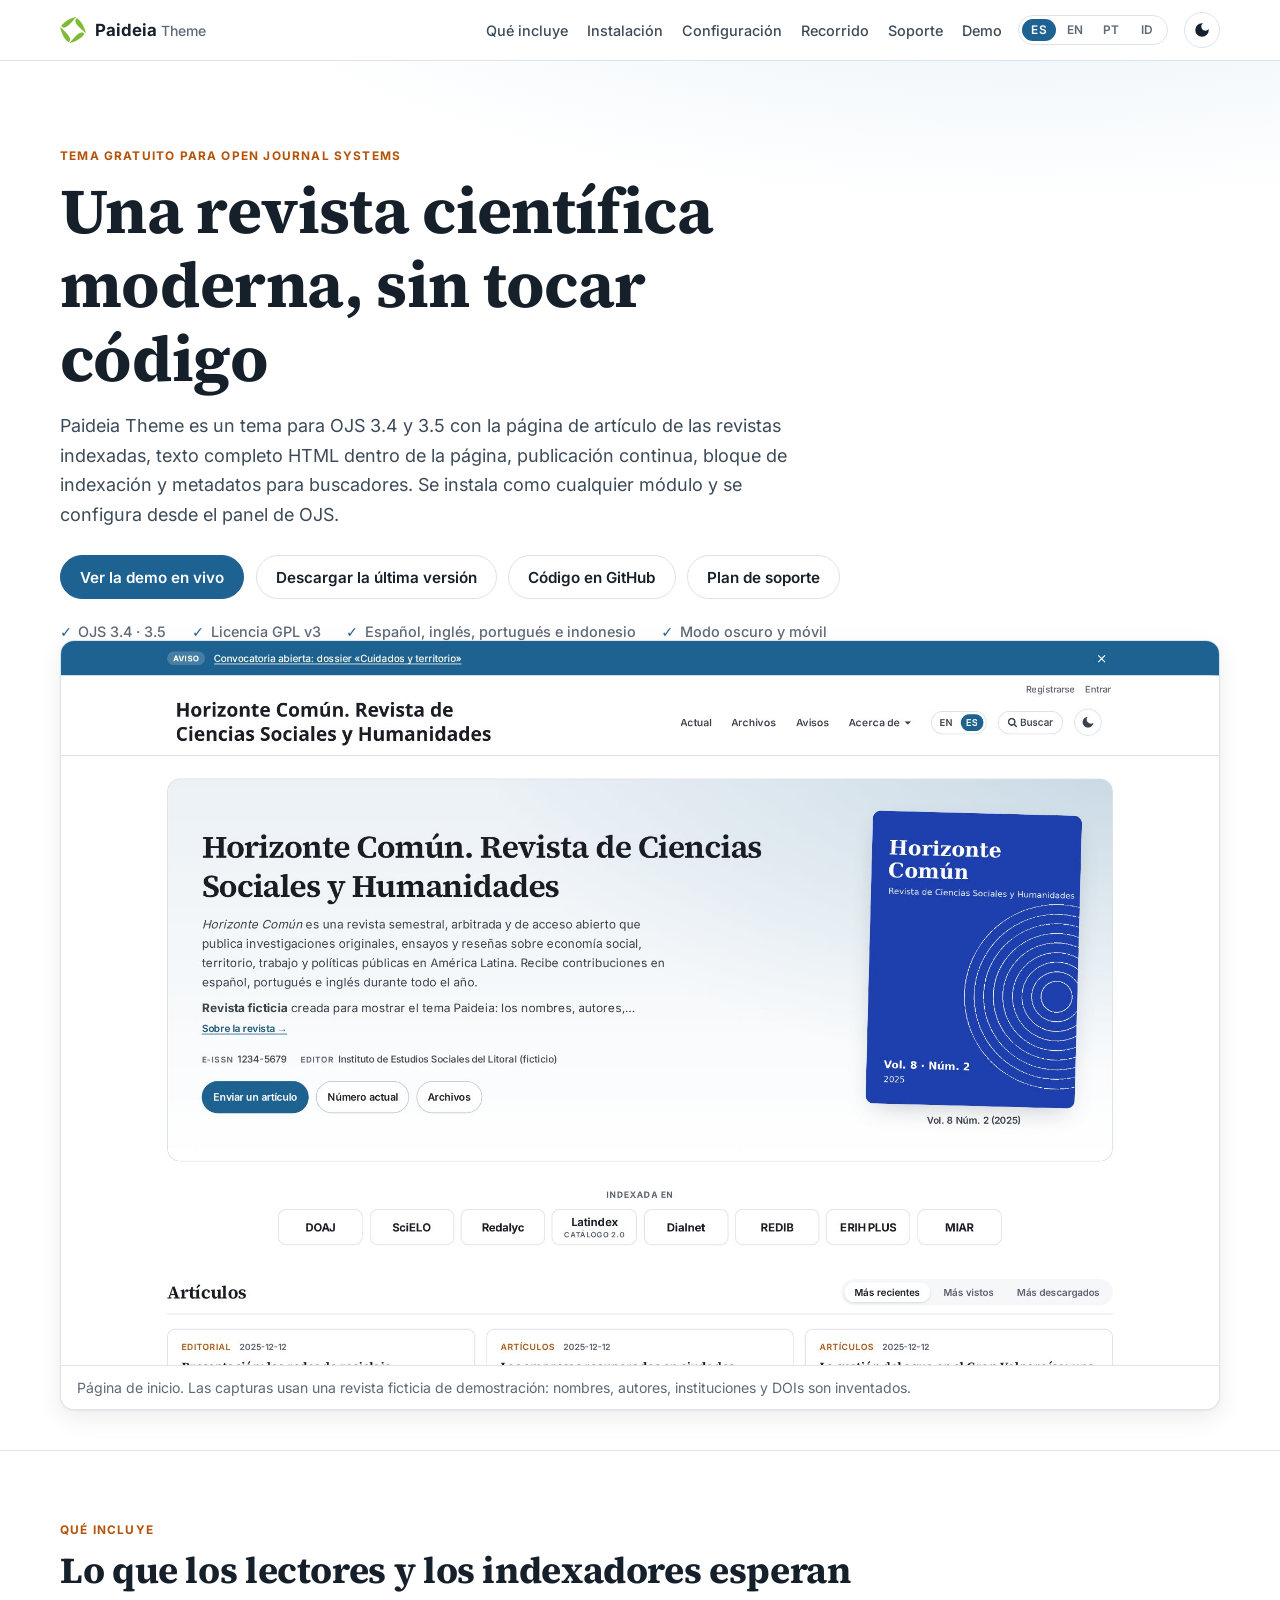
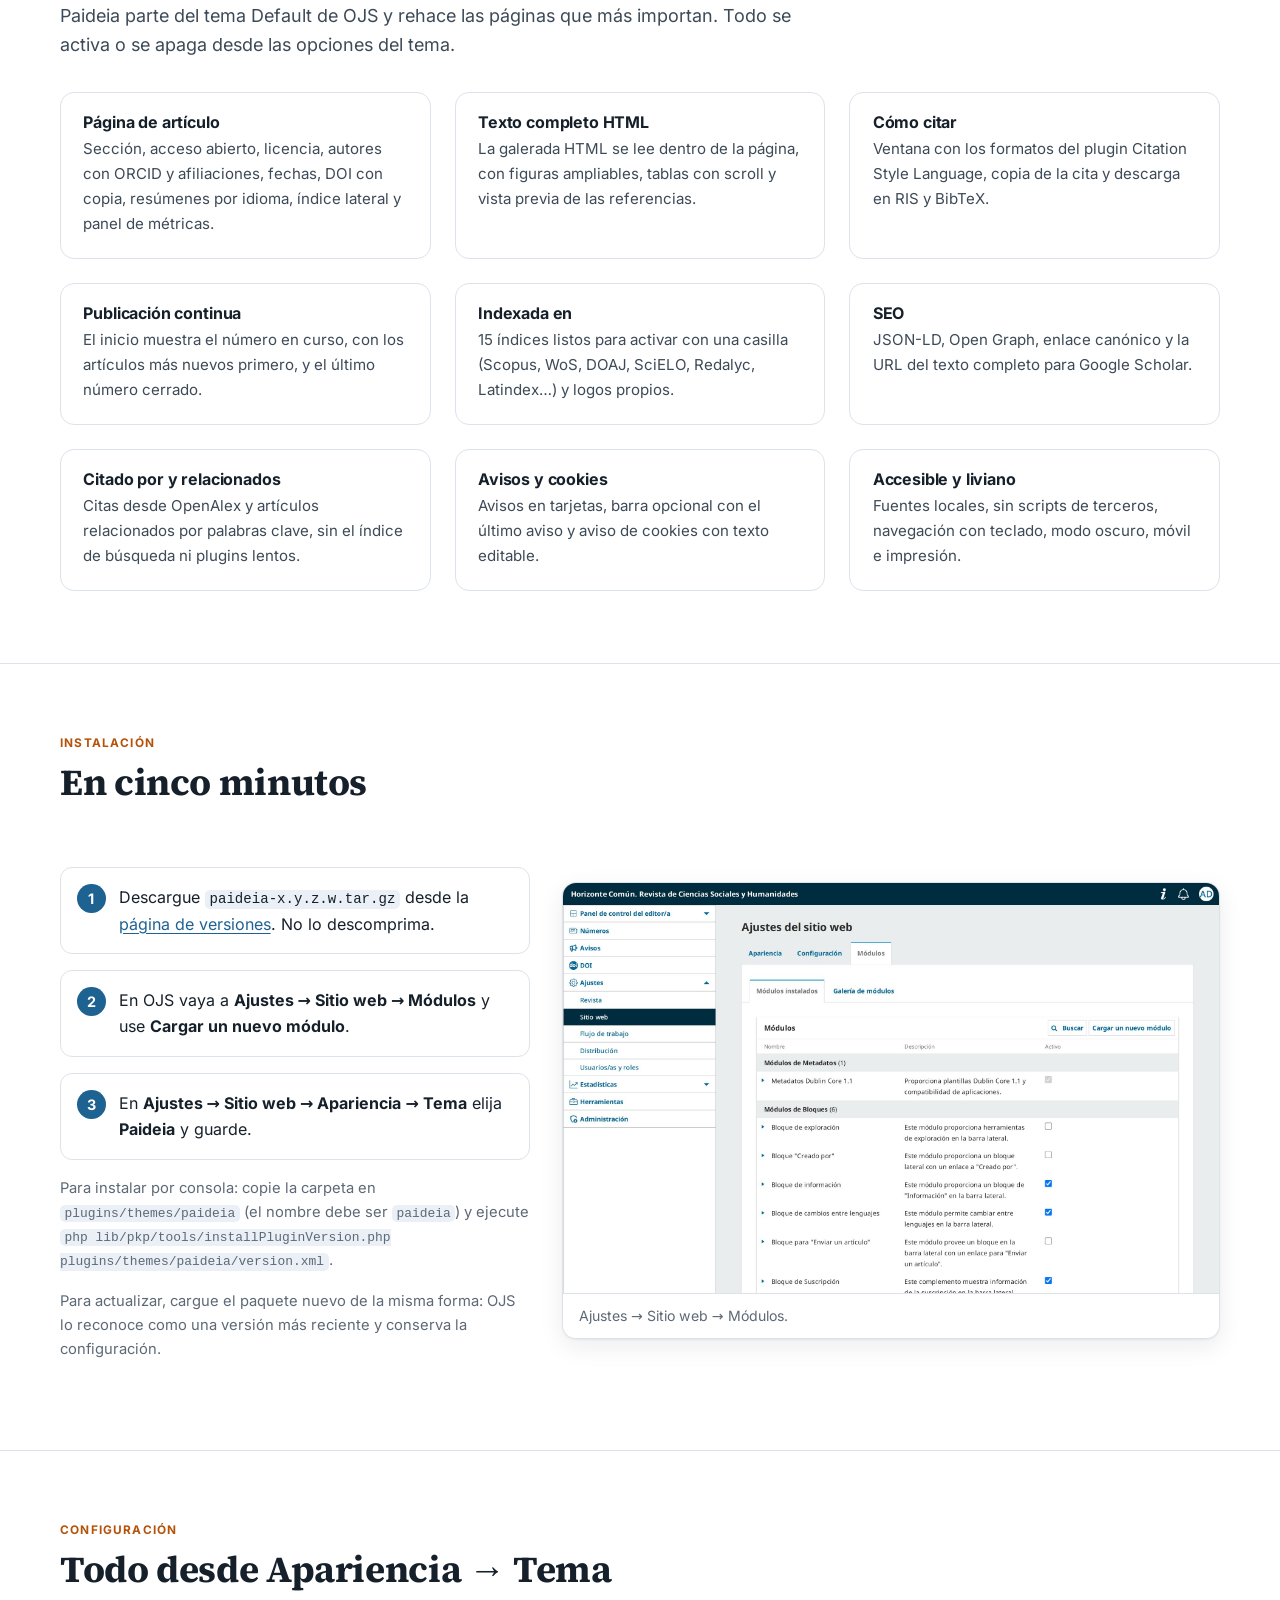
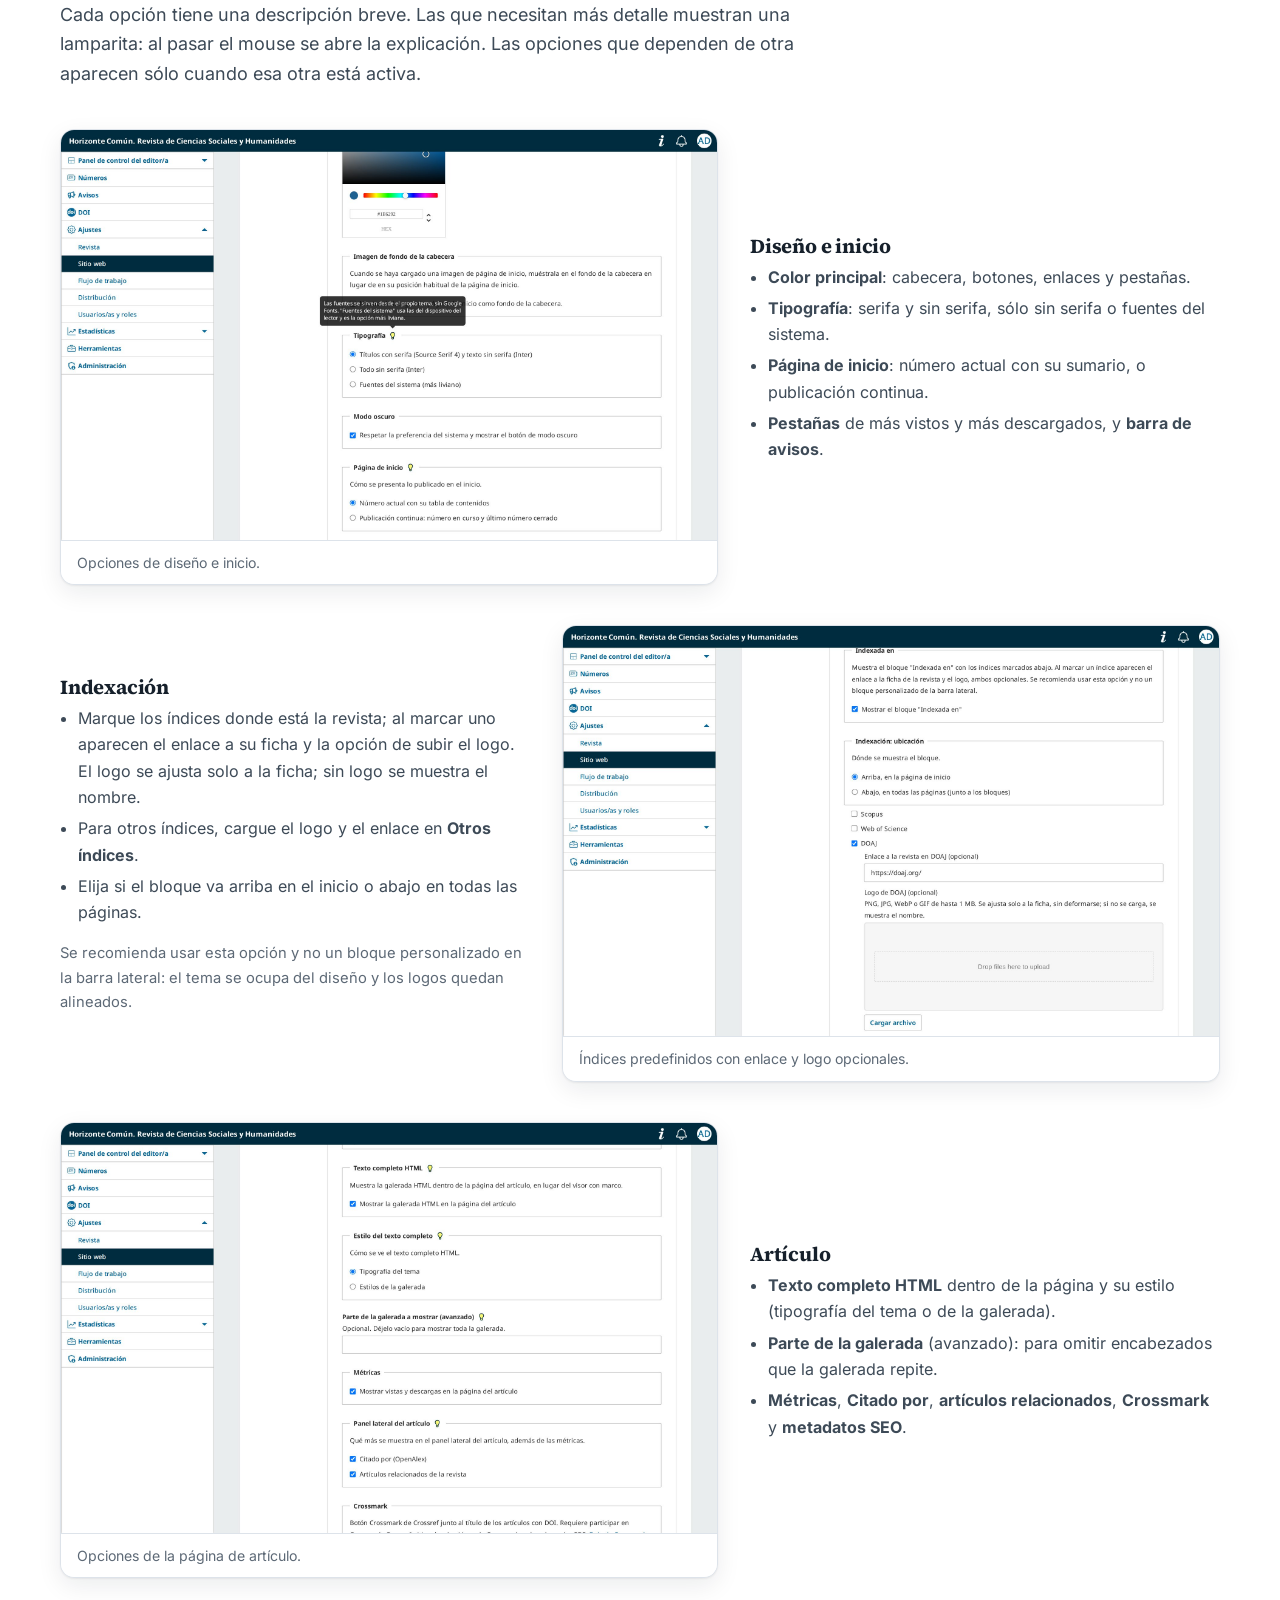
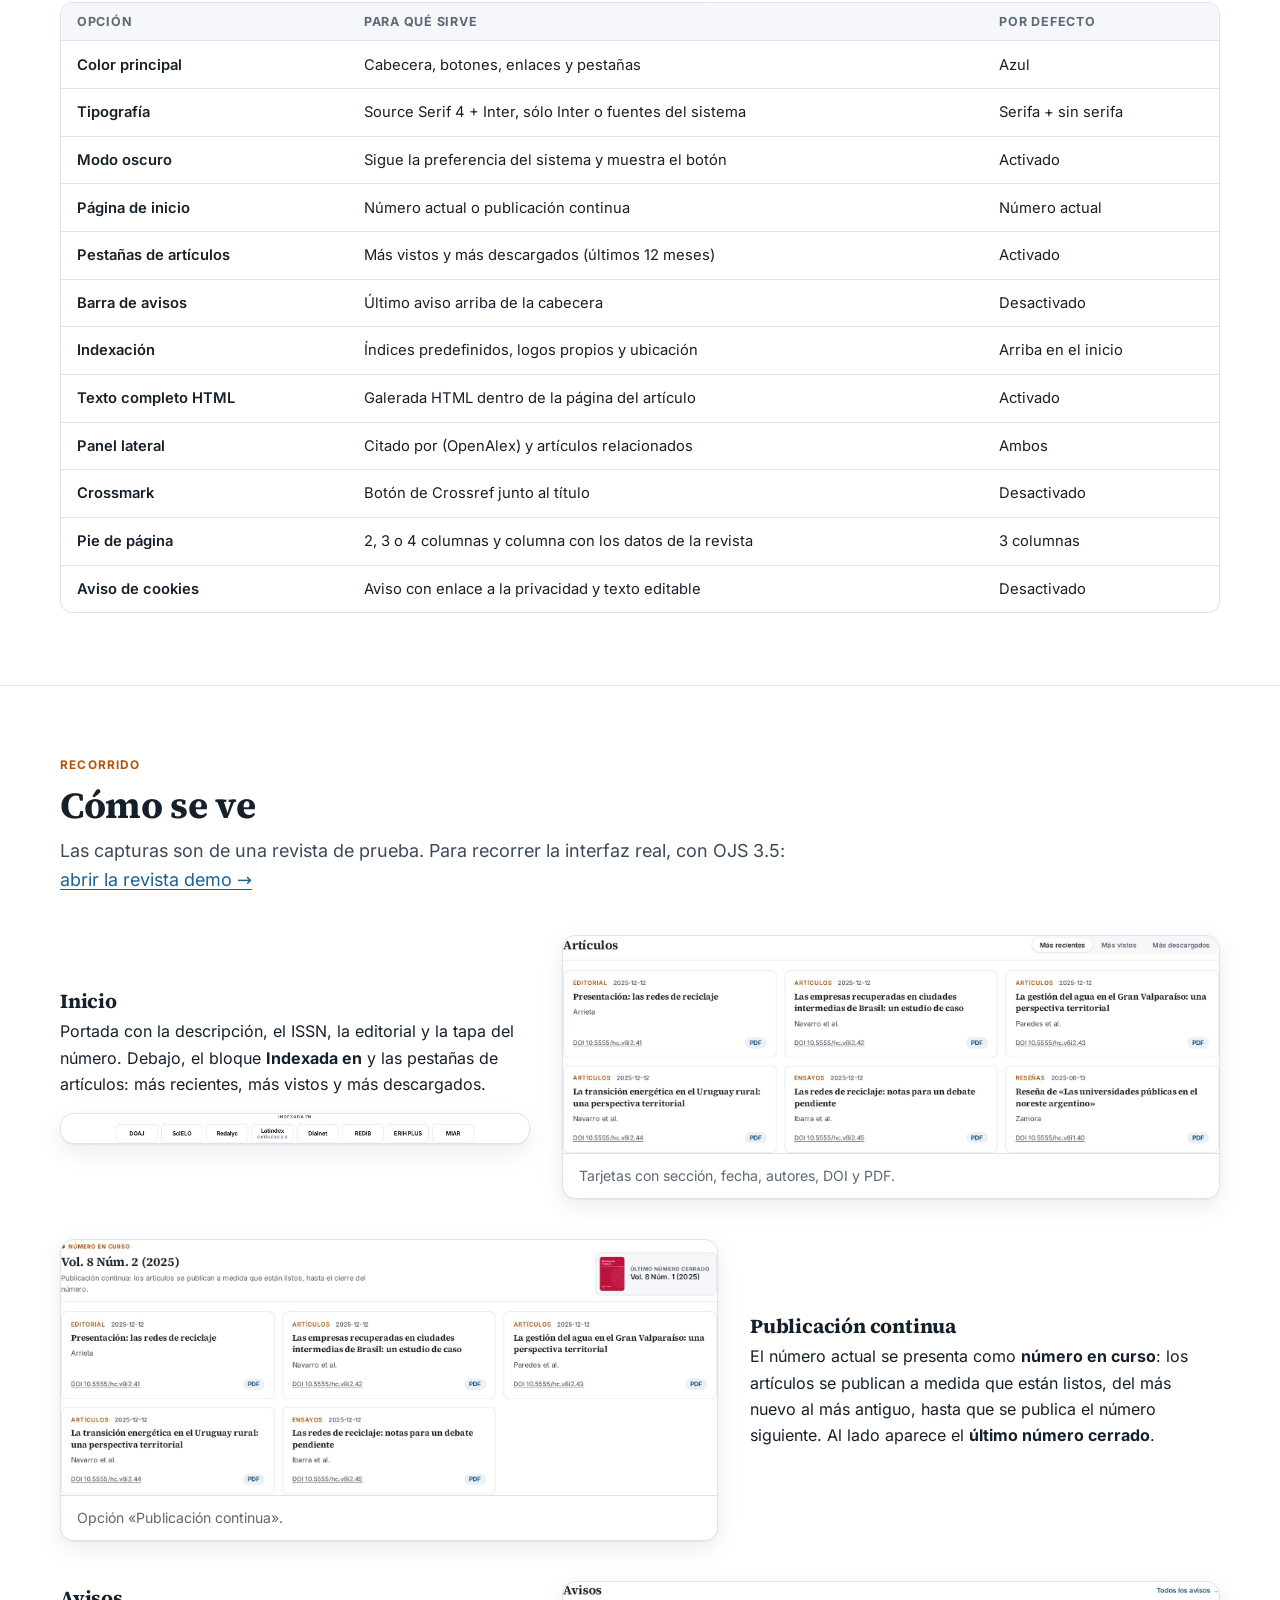
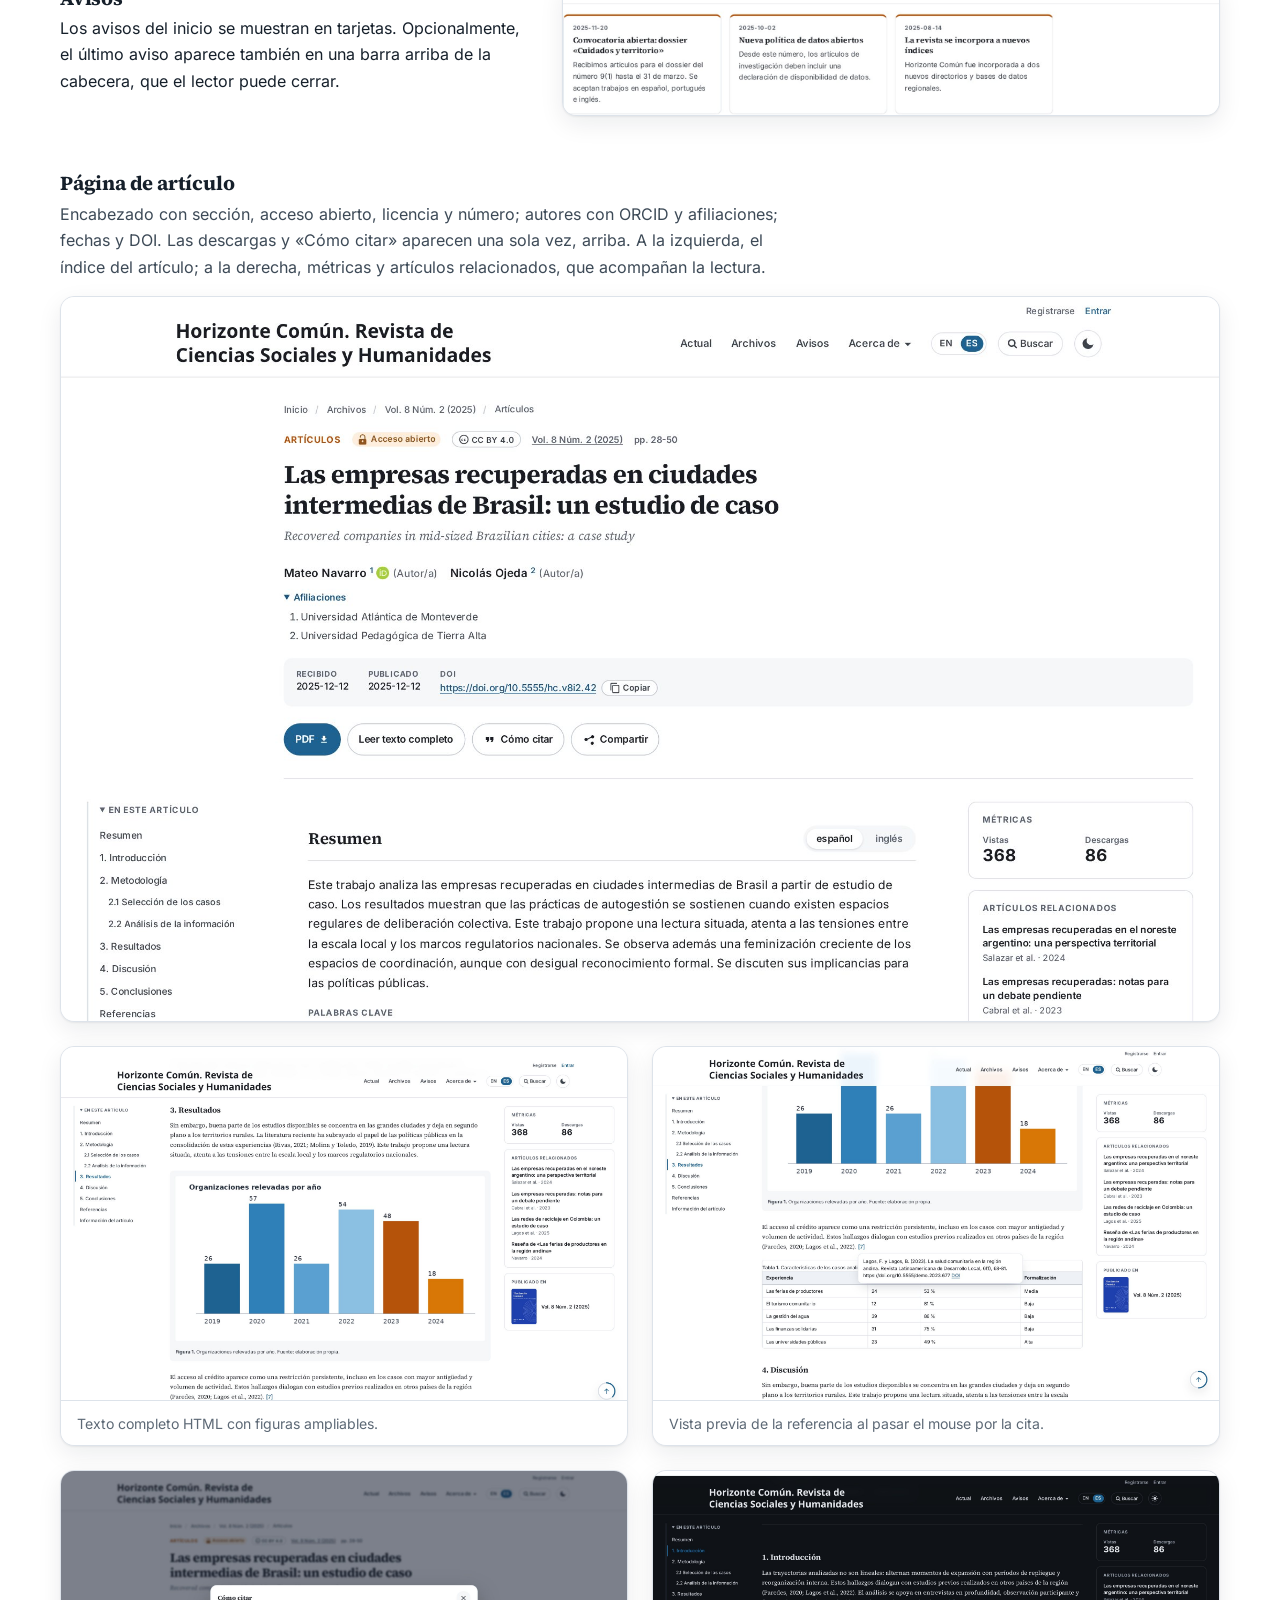
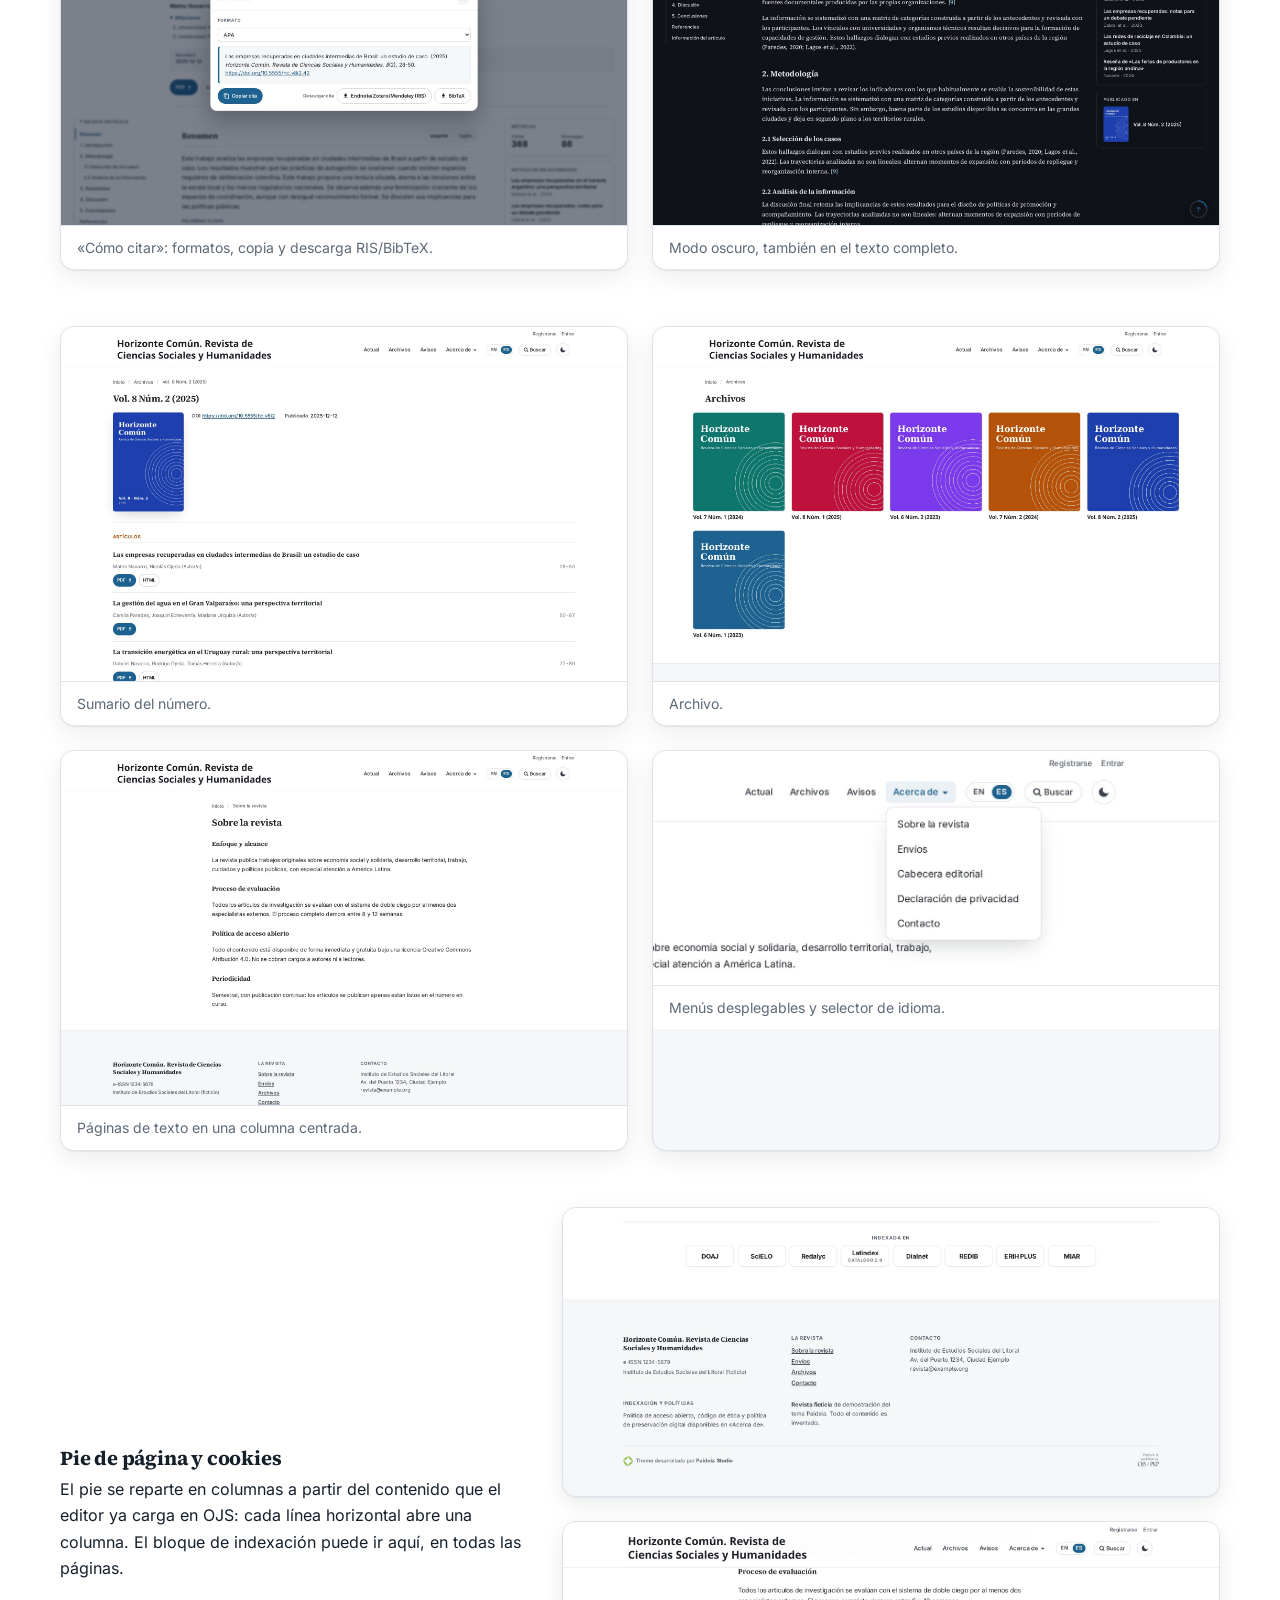
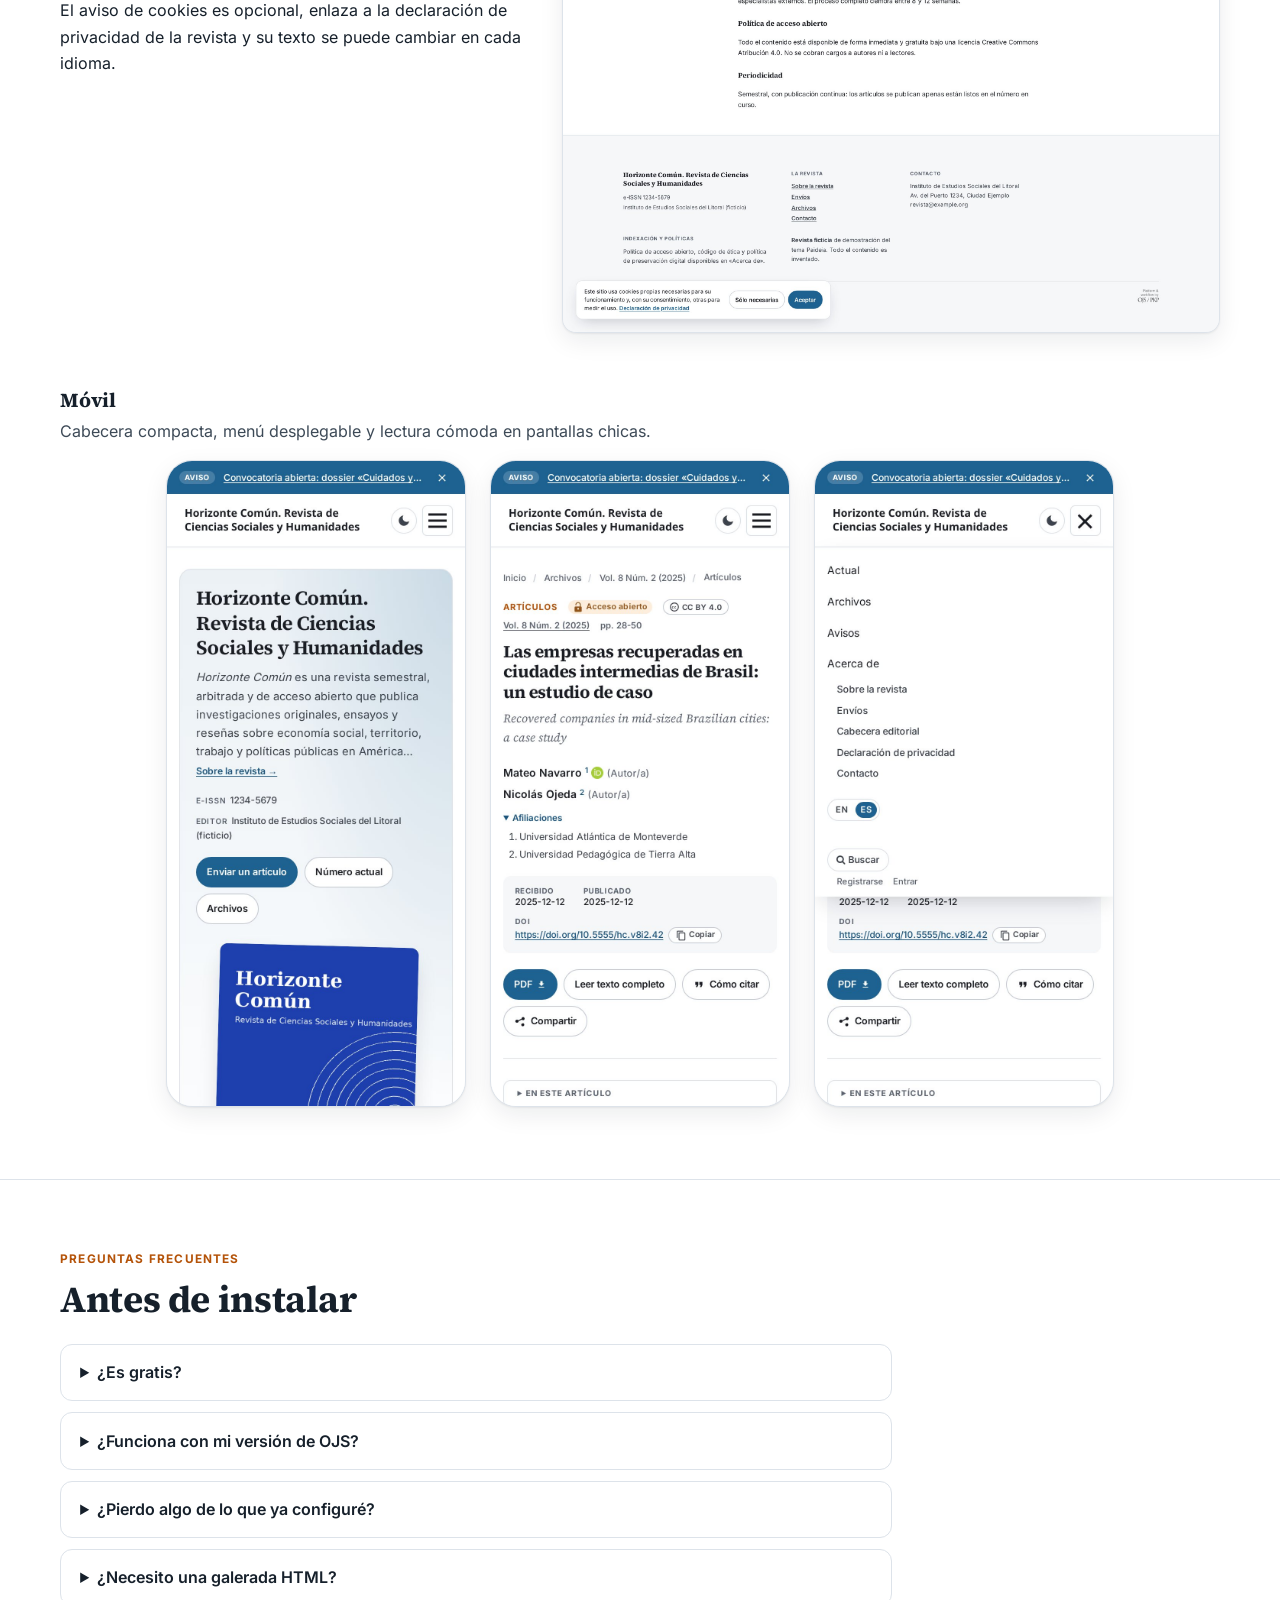
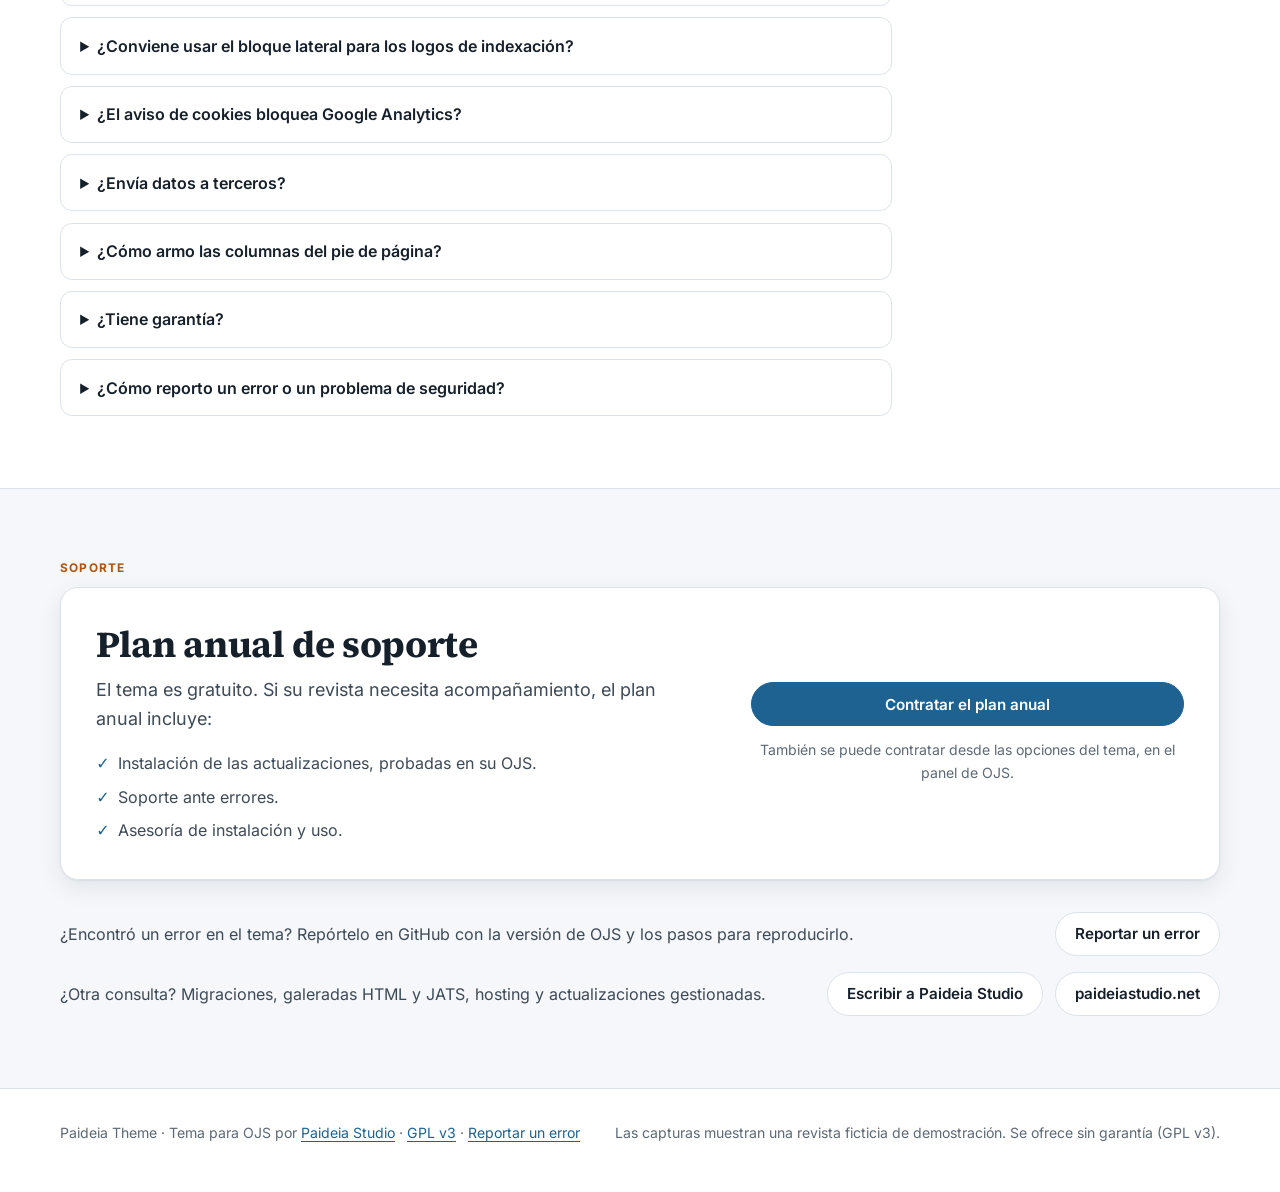
==== commit 62cc6af4: "Reporte de errores, política de seguridad y descargo de garantía - Plantillas de issue (error y mejo" ====
--- a/docs/index.html
+++ b/docs/index.html
@@ -269,6 +269,8 @@
 &lt;hr&gt;
 &lt;h4&gt;Licencia&lt;/h4&gt;
 &lt;p&gt;Contenidos bajo CC BY 4.0.&lt;/p&gt;</code></pre><p>Si no hay líneas pero hay dos o más títulos, cada título abre una columna. La columna con el nombre, el ISSN, la editorial y los enlaces de la revista la agrega el tema (opción «Pie de página» del tema): no hace falta repetirla. «Columnas del pie de página» fija cuántas entran por fila; las que sobran pasan a la fila siguiente.</p></details>
+			<details><summary>¿Tiene garantía?</summary><p>Se ofrece tal cual, sin garantía de ningún tipo, según las secciones 15 y 16 de la <a href="https://github.com/PaideiaPublishingServices/paideiaTheme/blob/main/LICENSE">licencia GPL v3</a>. Pruebe cada versión nueva en una copia de su OJS antes de usarla en la revista y mantenga respaldos. La revista es responsable de su declaración de privacidad y de cómo usa el aviso de cookies. El plan anual de soporte es un servicio aparte y no cambia esta condición del software.</p></details>
+			<details><summary>¿Cómo reporto un error o un problema de seguridad?</summary><p>Los errores se reportan en <a href="https://github.com/PaideiaPublishingServices/paideiaTheme/issues/new/choose">GitHub</a>, con la versión del tema y de OJS y los pasos para reproducirlo. Los problemas de seguridad, en cambio, no se publican: use el <a href="https://github.com/PaideiaPublishingServices/paideiaTheme/security/policy">reporte privado</a> o escriba a Paideia Studio.</p></details>
 		</div>
 	</div>
 </section>
@@ -292,6 +294,12 @@
 			</div>
 		</div>
 		<div class="more">
+			<p style="margin:0">¿Encontró un error en el tema? Repórtelo en GitHub con la versión de OJS y los pasos para reproducirlo.</p>
+			<div style="display:flex;flex-wrap:wrap;gap:.7rem">
+				<a class="btn" href="https://github.com/PaideiaPublishingServices/paideiaTheme/issues/new/choose" target="_blank" rel="noopener">Reportar un error</a>
+			</div>
+		</div>
+		<div class="more" style="margin-top:1rem">
 			<p style="margin:0">¿Otra consulta? Migraciones, galeradas HTML y JATS, hosting y actualizaciones gestionadas.</p>
 			<div style="display:flex;flex-wrap:wrap;gap:.7rem">
 				<button class="btn" type="button" id="mailBtn" data-u="contact" data-d="paideiastudio.net" data-s="Consulta sobre Paideia Theme para OJS">Escribir a Paideia Studio</button>
@@ -304,8 +312,8 @@
 
 <footer>
 	<div class="wrap">
-		<span>Paideia Theme · Tema para OJS por <a href="https://paideiastudio.net/">Paideia Studio</a> · GPL v3</span>
-		<span>Las capturas muestran una revista ficticia de demostración.</span>
+		<span>Paideia Theme · Tema para OJS por <a href="https://paideiastudio.net/">Paideia Studio</a> · <a href="https://github.com/PaideiaPublishingServices/paideiaTheme/blob/main/LICENSE">GPL v3</a> · <a href="https://github.com/PaideiaPublishingServices/paideiaTheme/issues/new/choose">Reportar un error</a></span>
+		<span>Las capturas muestran una revista ficticia de demostración. Se ofrece sin garantía (GPL v3).</span>
 	</div>
 </footer>
 
